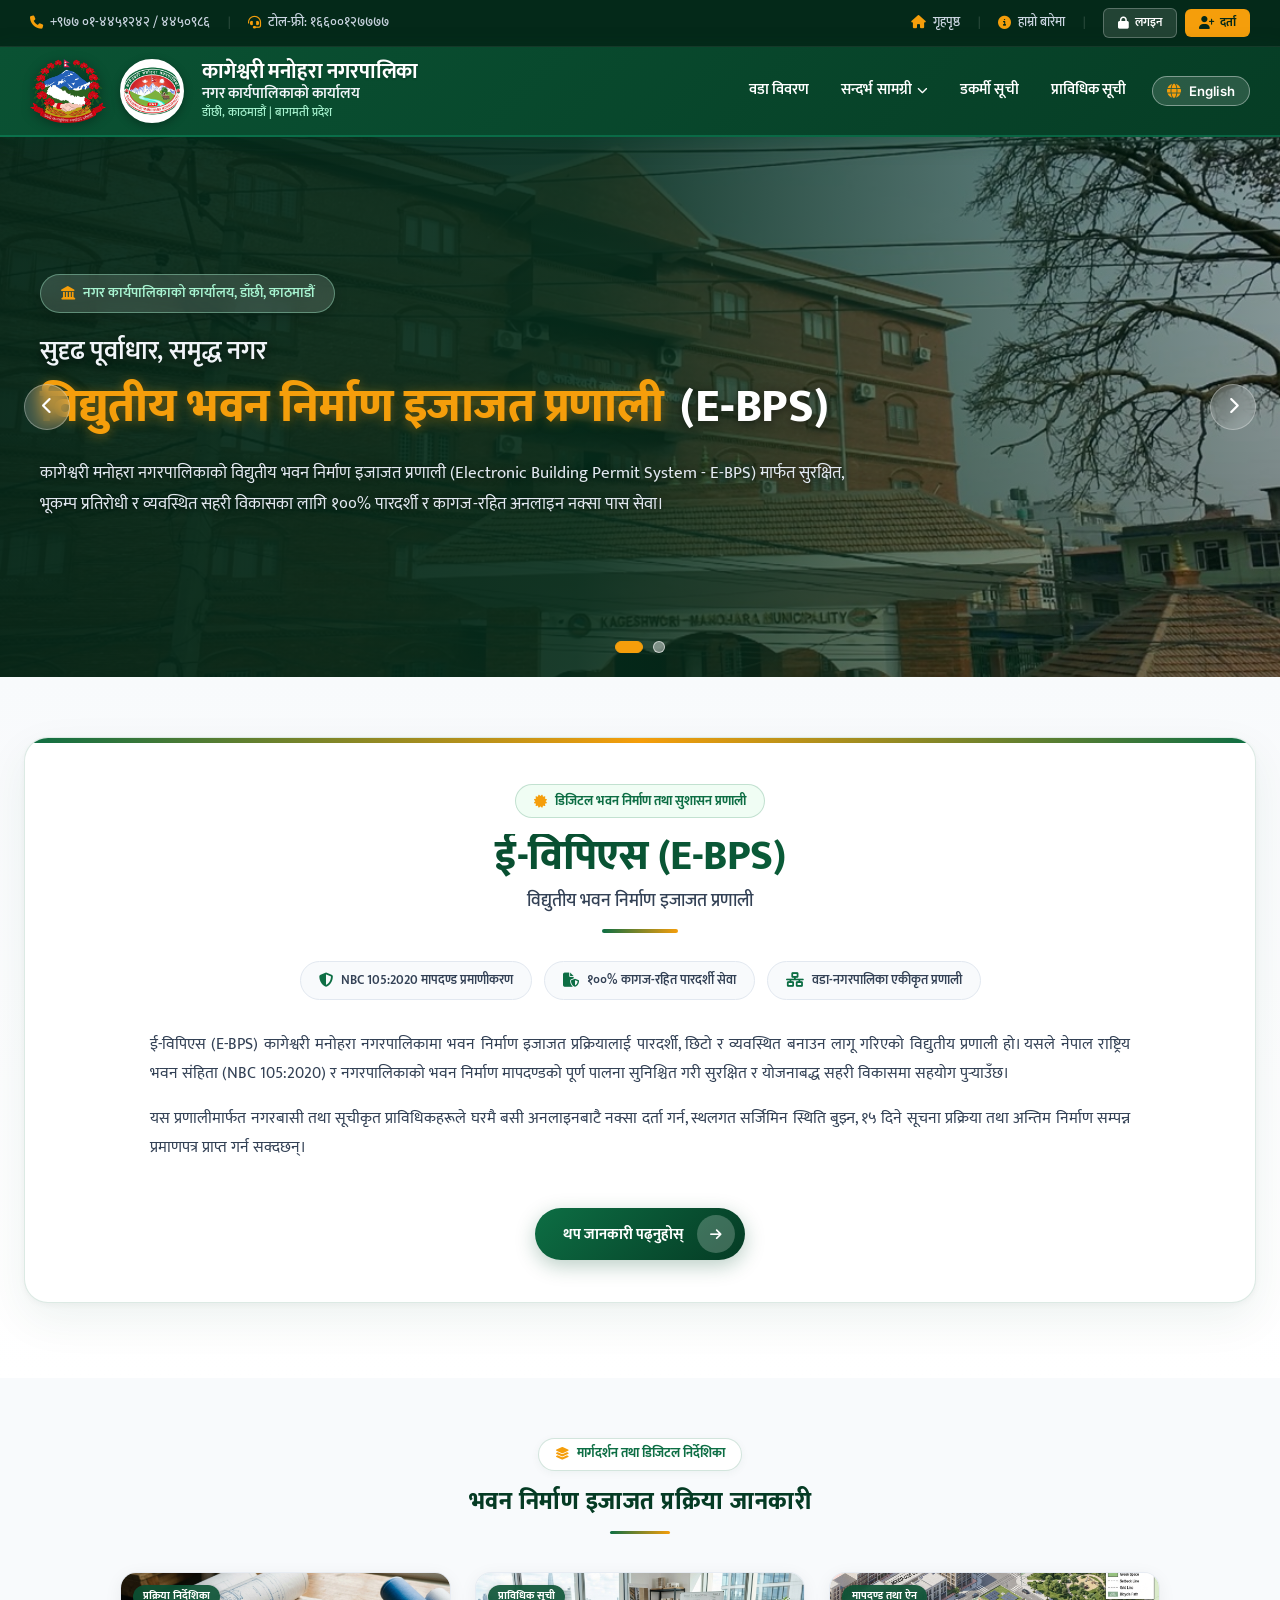
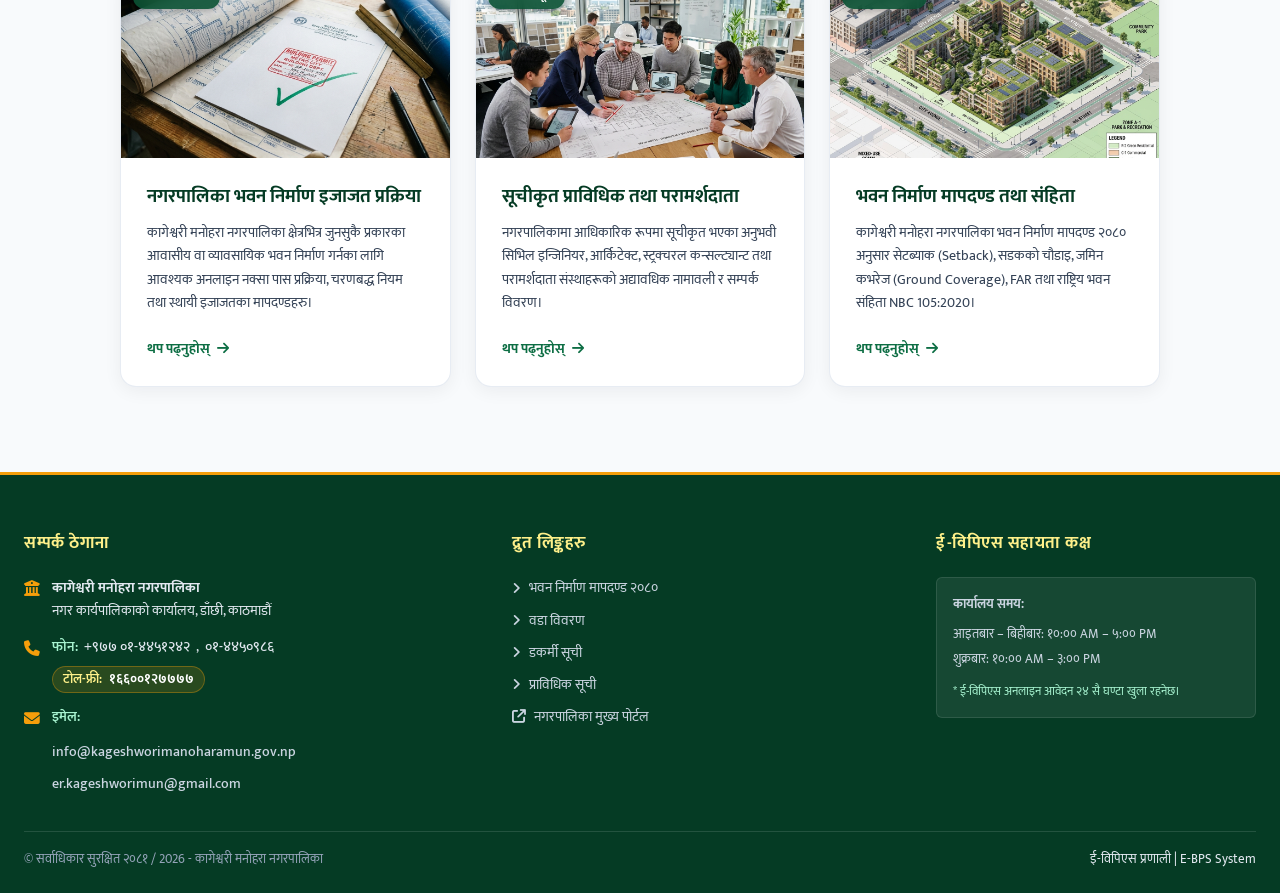
==== index.html @ e178235f "Organize subpages into pages/ directory and extract By-Laws, Process Guide, and Ward Info into dedic" ====
<!DOCTYPE html>
<html lang="ne">
<head>
  <meta charset="UTF-8">
  <meta name="viewport" content="width=device-width, initial-scale=1.0">
  <title>E-BPS | कागेश्वरी मनोहरा नगरपालिका - विद्युतीय भवन निर्माण इजाजत प्रणाली</title>
  <meta name="description" content="कागेश्वरी मनोहरा नगरपालिकाको विद्युतीय भवन निर्माण इजाजत प्रणाली (Electronic Building Permit System - E-BPS)।">
  <link rel="icon" type="image/png" href="images/kageshwori_logo.png">

  <!-- Font Awesome Icons -->
  <link rel="stylesheet" href="https://cdnjs.cloudflare.com/ajax/libs/font-awesome/6.5.1/css/all.min.css" integrity="sha512-DTOQO9RWCH3ppGqcWaEA1BIZOC6xxalwEsw9c2QQeAIftl+Vegovlnee1c9QX4TctnWMn13TZye+giMm8e2LwA==" crossorigin="anonymous" referrerpolicy="no-referrer" />

  <!-- Custom Design System -->
  <link rel="stylesheet" href="css/style.css">
</head>
<body>

  <!-- Scroll Progress Indicator -->
  <div id="scrollProgress"></div>

  <!-- Back to Top Floating Button -->
  <button id="backToTopBtn" aria-label="Scroll to top">
    <i class="fa-solid fa-arrow-up"></i>
  </button>

  <!-- ========================================================
       1. TOP UTILITY BAR (Deep Pine Green)
       ======================================================== -->
  <header class="top-bar">
    <div class="top-bar-container">
      <div class="top-bar-left">
        <a href="tel:014451242" class="top-item">
          <i class="fa-solid fa-phone"></i>
          <span data-i18n="topPhone">+९७७ ०१-४४५१२४२ / ४४५०९८६</span>
        </a>
        <span class="top-divider">|</span>
        <span class="top-item">
          <i class="fa-solid fa-headset"></i>
          <span data-i18n="topTollFree">टोल-फ्री: १६६००१२७७७७</span>
        </span>
      </div>

      <div class="top-bar-right">
        <a href="#home" class="top-item">
          <i class="fa-solid fa-house"></i>
          <span data-i18n="navHome">गृहपृष्ठ</span>
        </a>
        <span class="top-divider">|</span>
        <a href="#about-ebps" class="top-item">
          <i class="fa-solid fa-circle-info"></i>
          <span data-i18n="navAbout">हाम्रो बारेमा</span>
        </a>
        <span class="top-divider">|</span>
        <div class="auth-btn-group">
          <a href="https://ebps.kageshworimanoharamun.gov.np/webui/" class="btn-top-login">
            <i class="fa-solid fa-lock"></i>
            <span data-i18n="navLogin">लगइन</span>
          </a>
          <a href="pages/register-designer.html" class="btn-top-signup">
            <i class="fa-solid fa-user-plus"></i>
            <span data-i18n="navSignUp">दर्ता</span>
          </a>
        </div>
      </div>
    </div>
  </header>

  <!-- ========================================================
       2. MAIN NAVBAR & DUAL LOGO BRANDING
       ======================================================== -->
  <nav class="main-header" id="navbar">
    <div class="header-container">
      <!-- Dual Logos Brand Identity -->
      <a href="#home" class="brand-identity">
        <div class="logos-group">
          <!-- Nepal Government Emblem -->
          <img src="images/nepal_sarkar_logo.png" alt="नेपाल सरकार" class="logo-nepal" title="नेपाल सरकार निशान छाप">
          <!-- Kageshwori Manohara Municipality Emblem -->
          <div class="logo-kageshwori-wrap" title="कागेश्वरी मनोहरा नगरपालिका">
            <img src="images/kageshwori_logo.png" alt="कागेश्वरी मनोहरा नगरपालिका" class="logo-kageshwori">
          </div>
        </div>
        <div class="brand-text">
          <h1 class="gov-title" data-i18n="munTitle">कागेश्वरी मनोहरा नगरपालिका</h1>
          <span class="gov-office" data-i18n="munOffice">नगर कार्यपालिकाको कार्यालय</span>
          <span class="gov-location" data-i18n="munLocation">डाँछी, काठमाडौं | बागमती प्रदेश</span>
        </div>
      </a>

      <!-- Mobile Hamburger Button -->
      <button class="mobile-nav-toggle" id="mobileNavToggle" aria-label="Toggle navigation">
        <i class="fa-solid fa-bars"></i>
      </button>

      <!-- Navigation Menu Items -->
      <div class="navbar-nav" id="navbarCollapse">
        <!-- Ward Details -->
        <a href="pages/ward-info.html" class="nav-link">
          <span data-i18n="navWard">वडा विवरण</span>
        </a>

        <!-- References Dropdown -->
        <div class="nav-dropdown">
          <a href="#references" class="nav-link">
            <span data-i18n="navReferences">सन्दर्भ सामग्री</span>
            <i class="fa-solid fa-chevron-down"></i>
          </a>
          <div class="dropdown-menu">
            <a href="pages/bylaws.html" class="dropdown-item"><i class="fa-solid fa-book"></i> <span data-i18n="bylawsDoc">भवन निर्माण मापदण्ड २०८०</span></a>
            <a href="pages/bylaws.html" class="dropdown-item"><i class="fa-solid fa-building-shield"></i> <span data-i18n="nbcCode">राष्ट्रिय भवन संहिता (NBC 105)</span></a>
            <a href="pages/process-guide.html" class="dropdown-item"><i class="fa-solid fa-file-invoice"></i> <span data-i18n="docChecklist">आवश्यक कागजात चेकलिस्ट</span></a>
            <a href="pages/process-guide.html" class="dropdown-item"><i class="fa-solid fa-hand-holding-dollar"></i> <span data-i18n="feeRates">राजश्व तथा दस्तुर दररेट</span></a>
            <a href="pages/bylaws.html" class="dropdown-item"><i class="fa-solid fa-signature"></i> <span data-i18n="digiSign">डिजिटल हस्ताक्षर निर्देशिका</span></a>
          </div>
        </div>

        <!-- Masons List (Certified Masons) -->
        <a href="pages/mason-list.html" class="nav-link">
          <span data-i18n="navMasons">डकर्मी सूची</span>
        </a>

        <!-- Designer List -->
        <a href="pages/designer-list.html" class="nav-link">
          <span data-i18n="navDesigners">प्राविधिक सूची</span>
        </a>

        <!-- Language Switcher Button -->
        <button type="button" class="nav-lang-btn" id="langToggleBtn" title="भाषा परिवर्तन / Change Language">
          <i class="fa-solid fa-globe"></i>
          <span id="langBtnText">English</span>
        </button>
      </div>
    </div>
  </nav>

  <!-- ========================================================
       3. HERO SECTION (BACKGROUND CAROUSEL & STABLE TEXT)
       ======================================================== -->
  <section class="hero-stable-section hero-bg-carousel-section" id="home">
    <!-- Background Carousel Images (Automatic Crossfade & Full Cover) -->
    <div class="hero-bg-slider" id="heroBgSlider">
      <div class="hero-bg-slide active">
        <img src="images/kageshwori_building.jpg" alt="कागेश्वरी मनोहरा नगरपालिका भवन डाँछी" class="hero-stable-bg">
      </div>
      <div class="hero-bg-slide">
        <img src="images/kageshwori_cultural.jpg" alt="कागेश्वरी धाम, काग तिहार" class="hero-stable-bg">
      </div>
    </div>

    <!-- Gradient Overlay for Contrast and Readability -->
    <div class="hero-stable-overlay"></div>

    <!-- Completely Stable Foreground Content (Text stays the same) -->
    <div class="hero-stable-container">
      <div class="hero-stable-content reveal-on-scroll">
        <div class="hero-stable-pill">
          <i class="fa-solid fa-landmark"></i>
          <span data-i18n="heroPill">नगर कार्यपालिकाको कार्यालय, डाँछी, काठमाडौं</span>
        </div>
        <h2 class="hero-stable-title">
          <span class="hero-motto-tagline" data-i18n="heroMottoMain">सुदृढ पूर्वाधार, समृद्ध नगर</span>
          <span class="hero-title-main">
            <span class="gold-text" data-i18n="heroMottoHighlight">विद्युतीय भवन निर्माण इजाजत प्रणाली</span>
            <span class="hero-abbr" data-i18n="heroMottoAbbr">(E‑BPS)</span>
          </span>
        </h2>
        <p class="hero-stable-desc" data-i18n="heroDesc">
          कागेश्वरी मनोहरा नगरपालिकाको विद्युतीय भवन निर्माण इजाजत प्रणाली (Electronic Building Permit System - E-BPS) मार्फत सुरक्षित, भूकम्प प्रतिरोधी र व्यवस्थित सहरी विकासका लागि १००% पारदर्शी र कागज-रहित अनलाइन नक्सा पास सेवा।
        </p>
      </div>
    </div>

    <!-- Carousel Controls (Arrows & Indicators) -->
    <button class="hero-nav-arrow hero-nav-prev" id="heroPrevBtn" aria-label="अघिल्लो फोटो / Previous Background Image">
      <i class="fa-solid fa-chevron-left"></i>
    </button>
    <button class="hero-nav-arrow hero-nav-next" id="heroNextBtn" aria-label="पछिल्लो फोटो / Next Background Image">
      <i class="fa-solid fa-chevron-right"></i>
    </button>

    <div class="hero-slider-dots" id="heroDotsWrap">
      <div class="slider-dot active" data-slide="0" aria-label="नगरपालिका भवन"></div>
      <div class="slider-dot" data-slide="1" aria-label="कागेश्वरी धाम सांस्कृतिक सम्पदा"></div>
    </div>
  </section>

  <!-- ========================================================
       4. E-BPS ABOUT SECTION (Modern Showcase Card & Animation)
       ======================================================== -->
  <section class="about-ebps-section reveal-on-scroll" id="about-ebps">
    <div class="section-container">
      <div class="about-ebps-card">
        <!-- Modern Pill Badge -->
        <div class="about-pill-badge">
          <i class="fa-solid fa-certificate"></i>
          <span data-i18n="aboutPill">डिजिटल भवन निर्माण तथा सुशासन प्रणाली</span>
        </div>

        <h2 class="ebps-main-heading" data-i18n="ebpsTitle">E-BPS</h2>
        <div class="ebps-sub-heading" data-i18n="ebpsSubtitle">विद्युतीय भवन निर्माण इजाजत प्रणाली</div>
        <div class="ebps-underline"></div>

        <!-- 3 Feature Chips -->
        <div class="about-feature-chips">
          <div class="feature-chip">
            <i class="fa-solid fa-shield-halved"></i>
            <span data-i18n="aboutChip1">NBC 105:2020 मापदण्ड प्रमाणीकरण</span>
          </div>
          <div class="feature-chip">
            <i class="fa-solid fa-file-shield"></i>
            <span data-i18n="aboutChip2">१००% कागज-रहित पारदर्शी सेवा</span>
          </div>
          <div class="feature-chip">
            <i class="fa-solid fa-network-wired"></i>
            <span data-i18n="aboutChip3">वडा-नगरपालिका एकीकृत प्रणाली</span>
          </div>
        </div>

        <div class="ebps-text-content">
          <p data-i18n="ebpsP1">
            ई-विपिएस (E-BPS) कागेश्वरी मनोहरा नगरपालिकामा भवन निर्माण इजाजत प्रक्रियालाई पारदर्शी, छिटो र व्यवस्थित बनाउन लागू गरिएको विद्युतीय प्रणाली हो। यसले नेपाल राष्ट्रिय भवन संहिता (NBC 105:2020) र नगरपालिकाको भवन निर्माण मापदण्डको पूर्ण पालना सुनिश्चित गरी सुरक्षित र योजनाबद्ध सहरी विकासमा सहयोग पुर्‍याउँछ।
          </p>
          <p data-i18n="ebpsP2">
            यस प्रणालीमार्फत नगरबासी तथा सूचीकृत प्राविधिकहरूले घरमै बसी अनलाइनबाटै नक्सा दर्ता गर्न, स्थलगत सर्जिमिन स्थिति बुझ्न, १५ दिने सूचना प्रक्रिया तथा अन्तिम निर्माण सम्पन्न प्रमाणपत्र प्राप्त गर्न सक्दछन्।
          </p>

          <!-- Extra details with smooth accordion -->
          <div class="ebps-extra-wrapper" id="ebpsExtraDetails">
            <div class="ebps-extra-inner">
              <p data-i18n="ebpsP3">
                यो सफ्टवेयर प्रणालीले भौतिक कागजातको झन्झट हटाउँदै आर्किटेक्चरल, स्ट्रक्चरल ड्रइङ तथा कित्ता नम्बर र जिओ-कोअर्डिनेटको डिजिटल रेकर्ड सुरक्षित राख्दछ। सूचीकृत इन्जिनियर, नगरपालिकाका प्राविधिक अधिकृत तथा वडा सचिवहरू एउटै सुरक्षित प्लेटफर्ममा जोडिएका छन्।
              </p>
              <p data-i18n="ebpsP4">
                कागेश्वरी मनोहरा नगरपालिकाका वडा नं. १ देखि ९ सम्मका सम्पूर्ण वडा कार्यालयहरू सिधै नगर कार्यपालिकाको ई-विपिएस केन्द्रिय सर्भरसँग जोडिएका छन्, जसले गर्दा सेवाग्राहीले आफ्नै वडाबाट सहजै सर्जिमिन तथा स्थलगत प्रतिवेदन प्रमाणीकरण गर्न सक्दछन्।
              </p>
            </div>
          </div>
        </div>

        <!-- Modern Rounded Button with Slide/Pulse Animation -->
        <button class="btn-read-more-modern" id="btnReadMoreEbps" aria-expanded="false" title="थप विवरण पढ्नुहोस्">
          <span class="btn-text" data-i18n="btnReadMore">थप जानकारी पढ्नुहोस्</span>
          <span class="btn-icon-bubble">
            <i class="fa-solid fa-arrow-right"></i>
          </span>
        </button>
      </div>
    </div>
  </section>

  <!-- ========================================================
       5. BUILDING PERMIT PROCESS INFORMATION (CENTERED & COMPACT)
       ======================================================== -->
  <section class="process-info-section reveal-on-scroll" id="process-info">
    <div class="process-container">
      <div class="process-header-center">
        <div class="process-pill-badge">
          <i class="fa-solid fa-layer-group"></i>
          <span data-i18n="processPill">मार्गदर्शन तथा डिजिटल निर्देशिका</span>
        </div>
        <h3 class="section-headline-center">
          <span data-i18n="sectionProcessTitle">भवन निर्माण इजाजत प्रक्रिया जानकारी</span>
        </h3>
        <div class="process-underline"></div>
      </div>

      <div class="cards-grid">
        <!-- Card 1: Municipal Building Permit Process -->
        <article class="info-card">
          <div class="card-img-wrap">
            <span class="card-badge">प्रक्रिया निर्देशिका</span>
            <img src="images/permit_process.jpg" alt="Municipal Building Permit Process" class="card-img">
          </div>
          <div class="card-body">
            <h4 class="card-title" data-i18n="card1Title">नगरपालिका भवन निर्माण इजाजत प्रक्रिया</h4>
            <p class="card-text" data-i18n="card1Desc">
              कागेश्वरी मनोहरा नगरपालिका क्षेत्रभित्र जुनसुकै प्रकारका आवासीय वा व्यावसायिक भवन निर्माण गर्नका लागि आवश्यक अनलाइन नक्सा पास प्रक्रिया, चरणबद्ध नियम तथा स्थायी इजाजतका मापदण्डहरु।
            </p>
            <a href="pages/process-guide.html" class="card-action-link">
              <span data-i18n="card1Link">थप पढ्नुहोस्</span>
              <i class="fa-solid fa-arrow-right"></i>
            </a>
          </div>
        </article>

        <!-- Card 2: Registered Designers -->
        <article class="info-card">
          <div class="card-img-wrap">
            <span class="card-badge">प्राविधिक सूची</span>
            <img src="images/registered_designers.jpg" alt="Registered Designers" class="card-img">
          </div>
          <div class="card-body">
            <h4 class="card-title" data-i18n="card2Title">सूचीकृत प्राविधिक तथा परामर्शदाता</h4>
            <p class="card-text" data-i18n="card2Desc">
              नगरपालिकामा आधिकारिक रूपमा सूचीकृत भएका अनुभवी सिभिल इन्जिनियर, आर्किटेक्ट, स्ट्रक्चरल कन्सल्ट्यान्ट तथा परामर्शदाता संस्थाहरूको अद्यावधिक नामावली र सम्पर्क विवरण।
            </p>
            <a href="pages/designer-list.html" class="card-action-link">
              <span data-i18n="card2Link">थप पढ्नुहोस्</span>
              <i class="fa-solid fa-arrow-right"></i>
            </a>
          </div>
        </article>

        <!-- Card 3: Building By-Laws -->
        <article class="info-card">
          <div class="card-img-wrap">
            <span class="card-badge">मापदण्ड तथा ऐन</span>
            <img src="images/building_bylaws.jpg" alt="Building By-Laws" class="card-img">
          </div>
          <div class="card-body">
            <h4 class="card-title" data-i18n="card3Title">भवन निर्माण मापदण्ड तथा संहिता</h4>
            <p class="card-text" data-i18n="card3Desc">
              कागेश्वरी मनोहरा नगरपालिका भवन निर्माण मापदण्ड २०८० अनुसार सेटब्याक (Setback), सडकको चौडाइ, जमिन कभरेज (Ground Coverage), FAR तथा राष्ट्रिय भवन संहिता NBC 105:2020।
            </p>
            <a href="pages/bylaws.html" class="card-action-link">
              <span data-i18n="card3Link">थप पढ्नुहोस्</span>
              <i class="fa-solid fa-arrow-right"></i>
            </a>
          </div>
        </article>
      </div>
    </div>
  </section>

  <!-- ========================================================
       11. FOOTER SECTION
       ======================================================== -->
  <footer class="main-footer">
    <div class="footer-container">
      <!-- Col 1: Contact Information -->
      <div class="footer-col">
        <h4 class="footer-col-title" data-i18n="footerContactTitle">सम्पर्क ठेगाना</h4>
        <div class="footer-contact-list">
          <div class="footer-contact-item">
            <i class="fa-solid fa-building-columns"></i>
            <div>
              <strong>कागेश्वरी मनोहरा नगरपालिका</strong><br>
              <span data-i18n="footerAddress">नगर कार्यपालिकाको कार्यालय, डाँछी, काठमाडौं</span>
            </div>
          </div>
          <div class="footer-contact-item">
            <i class="fa-solid fa-phone"></i>
            <div class="footer-contact-details">
              <div class="contact-line">
                <span class="contact-label" data-i18n="footerPhoneLabel">फोन:</span>
                <a href="tel:014451242" class="footer-contact-link">+९७७ ०१-४४५१२४२</a>, 
                <a href="tel:014450986" class="footer-contact-link">०१-४४५०९८६</a>
              </div>
              <div class="footer-tollfree">
                <span class="tollfree-badge" data-i18n="footerTollFreeLabel">टोल-फ्री:</span>
                <a href="tel:16600127777" class="footer-contact-link tollfree-link">१६६००१२७७७७</a>
              </div>
            </div>
          </div>
          <div class="footer-contact-item">
            <i class="fa-solid fa-envelope"></i>
            <div class="footer-contact-details">
              <span class="contact-label" data-i18n="footerEmailLabel">इमेल:</span>
              <div class="footer-email-list">
                <a href="mailto:info@kageshworimanoharamun.gov.np" class="footer-contact-link email-link">info@kageshworimanoharamun.gov.np</a>
                <a href="mailto:er.kageshworimun@gmail.com" class="footer-contact-link email-link">er.kageshworimun@gmail.com</a>
              </div>
            </div>
          </div>
        </div>
      </div>

      <!-- Col 2: Quick Links -->
      <div class="footer-col">
        <h4 class="footer-col-title" data-i18n="footerLinksTitle">द्रुत लिङ्कहरु</h4>
        <ul class="footer-links-list">
          <li><a href="pages/bylaws.html"><i class="fa-solid fa-angle-right"></i> <span data-i18n="bylawsDoc">भवन निर्माण मापदण्ड २०८०</span></a></li>
          <li><a href="pages/ward-info.html"><i class="fa-solid fa-angle-right"></i> <span data-i18n="navWard">वडा विवरण</span></a></li>
          <li><a href="pages/mason-list.html"><i class="fa-solid fa-angle-right"></i> <span data-i18n="navMasons">डकर्मी सूची</span></a></li>
          <li><a href="pages/designer-list.html"><i class="fa-solid fa-angle-right"></i> <span data-i18n="navDesigners">प्राविधिक सूची</span></a></li>
          <li><a href="https://kageshworimanoharamun.gov.np" target="_blank"><i class="fa-solid fa-arrow-up-right-from-square"></i> नगरपालिका मुख्य पोर्टल</a></li>
        </ul>
      </div>

      <!-- Col 3: Support Hours & Emergency -->
      <div class="footer-col">
        <h4 class="footer-col-title" data-i18n="footerHelpdeskTitle">ई-विपिएस सहायता कक्ष</h4>
        <div class="footer-hours-box">
          <p style="margin-bottom: 8px;"><strong data-i18n="footerHoursTitle">कार्यालय समय:</strong></p>
          <p style="margin-bottom: 4px;" data-i18n="footerHours1">आइतबार – बिहीबार: १०:०० AM – ५:०० PM</p>
          <p style="margin-bottom: 12px;" data-i18n="footerHours2">शुक्रबार: १०:०० AM – ३:०० PM</p>
          <p style="font-size: 0.82rem; color: #a7f3d0;">
            * ई-विपिएस अनलाइन आवेदन २४ सै घण्टा खुला रहनेछ।
          </p>
        </div>
      </div>
    </div>

    <!-- Footer Copyright Bottom Strip -->
    <div class="footer-bottom">
      <div data-i18n="footerCopyright">
        © सर्वाधिकार सुरक्षित २०८१ / 2026 - कागेश्वरी मनोहरा नगरपालिका
      </div>
      <div class="footer-dev-credit">
        ई-विपिएस प्रणाली | E-BPS System
      </div>
    </div>
  </footer>

  <!-- Main JavaScript File -->
  <script src="js/main.js"></script>
</body>
</html>
---- css/style.css ----
/* ========================================================
   E-BPS Kageshwori Manohara Municipality Stylesheet
   Color Palette: Official Municipality Green & Crimson Red
   Modern Hero Slider & Quick Services Strip
   ======================================================== */

@import url('https://fonts.googleapis.com/css2?family=Mukta:wght@400;500;600;700;800&family=Inter:wght@400;500;600;700&display=swap');

:root {
  /* Kageshwori Manohara Municipality Color Palette */
  --primary-green: #0a5233;       /* Deep Forest Pine Green from Logo Ring */
  --primary-emerald: #0d6e44;     /* Vibrant Emerald Green */
  --primary-light: #10b981;       /* Light Emerald */
  --primary-dark: #053b24;        /* Deep Night Pine */
  --primary-gradient: linear-gradient(135deg, #0a5233 0%, #063d25 100%);
  
  --accent-crimson: #c8102e;      /* Nepal National Crimson Red */
  --accent-crimson-light: #ef4444;
  --accent-gold: #f59e0b;         /* Sun Gold from Logo */
  --accent-amber: #d97706;
  --accent-sky: #0284c7;          /* River Blue from Logo */
  
  --topbar-bg: #042919;
  --text-dark: #0f172a;
  --text-medium: #334155;
  --text-light: #64748b;
  --text-white: #ffffff;
  
  --bg-main: #f8fafc;
  --bg-card: #ffffff;
  --bg-green-soft: #f0fdf4;
  --bg-green-tint: #ecfdf5;
  --border-color: #e2e8f0;
  --border-green: #a7f3d0;
  
  --shadow-sm: 0 1px 3px rgba(0, 0, 0, 0.06);
  --shadow-md: 0 4px 15px rgba(10, 82, 51, 0.08);
  --shadow-lg: 0 12px 30px -6px rgba(10, 82, 51, 0.16);
  --shadow-hover: 0 18px 38px rgba(10, 82, 51, 0.22);
  --shadow-glow: 0 0 25px rgba(16, 185, 129, 0.25);
  
  --radius-sm: 6px;
  --radius-md: 12px;
  --radius-lg: 20px;
  --radius-full: 9999px;
  
  --transition: all 0.28s cubic-bezier(0.4, 0, 0.2, 1);
  --font-ne: 'Mukta', -apple-system, BlinkMacSystemFont, 'Segoe UI', Roboto, sans-serif;
  --font-en: 'Inter', -apple-system, BlinkMacSystemFont, 'Segoe UI', Roboto, sans-serif;
  --font-base: var(--font-ne);
}

* {
  margin: 0;
  padding: 0;
  box-sizing: border-box;
}

html {
  scroll-behavior: smooth;
  font-size: 15px;
}

body,
body.lang-ne {
  font-family: var(--font-ne);
  color: var(--text-dark);
  background-color: var(--bg-main);
  line-height: 1.6;
  overflow-x: hidden;
  -webkit-font-smoothing: antialiased;
  -moz-osx-font-smoothing: grayscale;
}

body.lang-en {
  font-family: var(--font-en);
}

/* Prevent layout reflow stutter / volume jumps during language toggle */
body.lang-switching,
body.lang-switching * {
  transition: none !important;
}

a {
  text-decoration: none;
  color: inherit;
  transition: var(--transition);
}

ul {
  list-style: none;
}

button {
  cursor: pointer;
  border: none;
  font-family: inherit;
  transition: var(--transition);
}

/* ========================================================
   SCROLL PROGRESS BAR
   ======================================================== */
#scrollProgress {
  position: fixed;
  top: 0;
  left: 0;
  height: 3.5px;
  background: linear-gradient(90deg, var(--accent-gold), var(--primary-light), var(--accent-crimson));
  width: 0%;
  z-index: 9999;
  transition: width 0.1s ease-out;
}

/* ========================================================
   1. TOP UTILITY BAR
   ======================================================== */
.top-bar {
  background-color: var(--topbar-bg);
  color: #e2e8f0;
  font-size: 0.85rem;
  border-bottom: 1px solid rgba(255, 255, 255, 0.08);
  position: relative;
  z-index: 100;
}

.top-bar-container {
  max-width: 1440px;
  margin: 0 auto;
  padding: 8px 30px;
  display: flex;
  justify-content: space-between;
  align-items: center;
  flex-wrap: wrap;
  gap: 12px;
}

.top-bar-left, .top-bar-right {
  display: flex;
  align-items: center;
  gap: 18px;
}

.top-item {
  display: inline-flex;
  align-items: center;
  gap: 7px;
  color: #cbd5e1;
  font-weight: 500;
}

.top-item i {
  color: var(--accent-gold);
  font-size: 0.88rem;
}

.top-item:hover {
  color: #ffffff;
}

.top-divider {
  color: rgba(255, 255, 255, 0.2);
  font-size: 0.75rem;
}

.auth-btn-group {
  display: flex;
  align-items: center;
  gap: 8px;
}

.btn-top-login {
  background: rgba(255, 255, 255, 0.12);
  color: #ffffff;
  padding: 4px 14px;
  border-radius: var(--radius-sm);
  font-size: 0.82rem;
  font-weight: 600;
  display: inline-flex;
  align-items: center;
  gap: 6px;
  border: 1px solid rgba(255, 255, 255, 0.25);
  transition: var(--transition);
}

.btn-top-login:hover {
  background: #ffffff;
  color: var(--primary-dark);
}

.btn-top-signup {
  background: var(--accent-gold);
  color: #042919;
  padding: 4px 14px;
  border-radius: var(--radius-sm);
  font-size: 0.82rem;
  font-weight: 700;
  display: inline-flex;
  align-items: center;
  gap: 6px;
  transition: var(--transition);
}

.btn-top-signup:hover {
  background: #fbbf24;
  transform: translateY(-1px);
  box-shadow: 0 4px 10px rgba(245, 158, 11, 0.3);
}

/* ========================================================
   2. MAIN NAVBAR & DUAL LOGOS
   ======================================================== */
.main-header {
  background: var(--primary-gradient);
  color: #ffffff;
  box-shadow: 0 4px 20px rgba(5, 59, 36, 0.35);
  position: sticky;
  top: 0;
  z-index: 999;
  transition: background 0.3s ease, padding 0.3s ease;
  border-bottom: 2px solid rgba(16, 185, 129, 0.3);
}

.main-header.scrolled {
  background: rgba(8, 56, 34, 0.96);
  backdrop-filter: blur(10px);
  box-shadow: 0 8px 24px rgba(4, 41, 25, 0.45);
}

.header-container {
  max-width: 1440px;
  margin: 0 auto;
  padding: 12px 30px;
  display: flex;
  justify-content: space-between;
  align-items: center;
  gap: 25px;
}

/* Dual Logo Branding */
.brand-identity {
  display: flex;
  align-items: center;
  gap: 18px;
  flex-shrink: 0;
}

.logos-group {
  display: flex;
  align-items: center;
  gap: 14px;
}

.logo-nepal {
  height: 64px;
  width: auto;
  object-fit: contain;
  filter: drop-shadow(0 2px 6px rgba(0, 0, 0, 0.35));
  transition: transform 0.3s ease;
}

.logo-nepal:hover {
  transform: scale(1.05);
}

.logo-kageshwori-wrap {
  width: 64px;
  height: 64px;
  border-radius: 50%;
  background: #ffffff;
  box-shadow: 0 3px 10px rgba(0, 0, 0, 0.3);
  display: flex;
  align-items: center;
  justify-content: center;
  padding: 2px;
  overflow: hidden;
  border: 2px solid #ffffff;
  transition: transform 0.3s ease, box-shadow 0.3s ease;
}

.logo-kageshwori-wrap:hover {
  transform: scale(1.05);
  box-shadow: 0 4px 14px rgba(16, 185, 129, 0.5);
}

.logo-kageshwori {
  width: 100%;
  height: 100%;
  object-fit: cover;
  border-radius: 50%;
}

.brand-text {
  display: flex;
  flex-direction: column;
  min-width: 250px;
}

.gov-title {
  font-family: var(--font-ne);
  font-size: 1.42rem;
  font-weight: 700;
  color: #ffffff;
  line-height: 1.22;
  letter-spacing: -0.2px;
  text-shadow: 0 1px 2px rgba(0, 0, 0, 0.25);
}

body.lang-en .gov-title {
  font-family: var(--font-en);
  font-size: 1.26rem;
  font-weight: 700;
  letter-spacing: -0.3px;
}

.gov-office {
  font-family: var(--font-ne);
  font-size: 0.98rem;
  font-weight: 600;
  color: #f1f5f9;
  line-height: 1.25;
}

body.lang-en .gov-office {
  font-family: var(--font-en);
  font-size: 0.9rem;
  font-weight: 500;
  color: #f1f5f9;
}

.gov-location {
  font-family: var(--font-ne);
  font-size: 0.8rem;
  color: #a7f3d0;
  font-weight: 500;
}

body.lang-en .gov-location {
  font-family: var(--font-en);
  font-size: 0.78rem;
  font-weight: 500;
  color: #a7f3d0;
}

/* Nav Menu Items */
.navbar-nav {
  display: flex;
  align-items: center;
  gap: 8px;
}

.nav-link {
  color: #ffffff;
  padding: 7px 12px;
  border-radius: var(--radius-sm);
  display: flex;
  align-items: center;
  gap: 5px;
  white-space: nowrap;
  position: relative;
  transition: var(--transition);
  line-height: 1.25;
}

/* Nepali Typography for Nav */
body:not(.lang-en) .nav-link,
body.lang-ne .nav-link {
  font-family: var(--font-ne);
  font-size: 0.98rem;
  font-weight: 600;
  letter-spacing: 0.1px;
}

body:not(.lang-en) .dropdown-menu .dropdown-item,
body.lang-ne .dropdown-menu .dropdown-item {
  font-family: var(--font-ne);
  font-size: 0.94rem;
  font-weight: 500;
}

/* English Typography for Nav */
body.lang-en .nav-link {
  font-family: var(--font-en);
  font-size: 0.93rem;
  font-weight: 500;
  letter-spacing: 0px;
}

body.lang-en .dropdown-menu .dropdown-item {
  font-family: var(--font-en);
  font-size: 0.88rem;
  font-weight: 500;
}

/* Active Nav Link (Consistent across Masons List & Designer List) */
.nav-link.active {
  color: #34d399 !important;
}

body:not(.lang-en) .nav-link.active,
body.lang-ne .nav-link.active {
  font-weight: 700;
}

body.lang-en .nav-link.active {
  font-weight: 600;
}

.nav-link.active::after {
  content: '';
  position: absolute;
  bottom: 2px;
  left: 50%;
  width: 75% !important;
  height: 2.5px;
  background: #34d399;
  transform: translateX(-50%);
  border-radius: 2px;
}

.nav-link::after {
  content: '';
  position: absolute;
  bottom: 2px;
  left: 50%;
  width: 0%;
  height: 2px;
  background: var(--accent-gold);
  transition: all 0.25s ease;
  transform: translateX(-50%);
}

.nav-link:hover {
  background: rgba(255, 255, 255, 0.12);
  color: #ffffff;
}

.nav-link:hover::after {
  width: 75%;
}

.nav-link i.fa-chevron-down {
  font-size: 0.72rem;
  transition: transform 0.2s ease;
}

/* Dropdown */
.nav-dropdown {
  position: relative;
}

.nav-dropdown:hover .nav-link i.fa-chevron-down {
  transform: rotate(180deg);
}

.dropdown-menu {
  position: absolute;
  top: 100%;
  left: 0;
  background: #ffffff;
  color: var(--text-dark);
  min-width: 245px;
  border-radius: var(--radius-md);
  box-shadow: 0 14px 35px rgba(0, 0, 0, 0.18);
  padding: 8px 0;
  opacity: 0;
  visibility: hidden;
  transform: translateY(10px);
  transition: all 0.22s ease;
  z-index: 101;
  border: 1px solid var(--border-color);
  border-top: 3px solid var(--primary-emerald);
}

.nav-dropdown:hover .dropdown-menu {
  opacity: 1;
  visibility: visible;
  transform: translateY(4px);
}

.dropdown-item {
  display: flex;
  align-items: center;
  gap: 10px;
  padding: 10px 18px;
  font-size: 0.9rem;
  color: var(--text-dark);
  font-weight: 500;
  transition: var(--transition);
}

.dropdown-item i {
  color: var(--primary-emerald);
  width: 16px;
  font-size: 0.88rem;
}

.dropdown-item:hover {
  background: var(--bg-green-tint);
  color: var(--primary-emerald);
  padding-left: 22px;
}

/* Language Switcher Button in Navbar */
.nav-lang-btn {
  background: rgba(255, 255, 255, 0.14);
  border: 1.5px solid rgba(255, 255, 255, 0.4);
  color: #ffffff;
  padding: 6px 14px;
  border-radius: var(--radius-full);
  display: inline-flex;
  align-items: center;
  gap: 7px;
  margin-left: 6px;
  cursor: pointer;
  transition: var(--transition);
}

body:not(.lang-en) .nav-lang-btn,
body.lang-ne .nav-lang-btn {
  font-family: var(--font-en);
  font-size: 0.88rem;
  font-weight: 600;
  letter-spacing: 0.2px;
}

body.lang-en .nav-lang-btn {
  font-family: var(--font-ne);
  font-size: 0.98rem;
  font-weight: 700;
  letter-spacing: 0.3px;
}

.nav-lang-btn:hover {
  background: #ffffff;
  color: var(--primary-dark);
  border-color: #ffffff;
  transform: translateY(-1px);
  box-shadow: 0 4px 12px rgba(255, 255, 255, 0.3);
}

.nav-lang-btn i {
  color: var(--accent-gold);
  font-size: 0.95rem;
}

/* Mobile Toggle */
.mobile-nav-toggle {
  display: none;
  background: rgba(255, 255, 255, 0.18);
  color: #ffffff;
  font-size: 1.4rem;
  padding: 8px 14px;
  border-radius: var(--radius-sm);
}

/* ========================================================
   3. STABLE HERO SECTION (REAL MUNICIPAL BUILDING & E-BPS MOTTO)
   ======================================================== */
.hero-stable-section {
  position: relative;
  width: 100%;
  min-height: 540px;
  background: #042919;
  overflow: hidden;
  display: flex;
  align-items: center;
}

/* Background Carousel Slides (Full cover, smooth crossfade) */
.hero-bg-slider {
  position: absolute;
  top: 0;
  left: 0;
  width: 100%;
  height: 100%;
  z-index: 1;
}

.hero-bg-slide {
  position: absolute;
  top: 0;
  left: 0;
  width: 100%;
  height: 100%;
  opacity: 0;
  z-index: 1;
  transform: scale(1.05);
  transition: opacity 1.2s ease-in-out, transform 6s ease-out;
  pointer-events: none;
}

.hero-bg-slide.active {
  opacity: 1;
  z-index: 2;
  transform: scale(1);
  pointer-events: auto;
}

.hero-stable-bg {
  position: absolute;
  top: 0;
  left: 0;
  width: 100%;
  height: 100%;
  object-fit: cover;
  object-position: center 35%;
  filter: contrast(1.05) brightness(0.9);
}

/* Asymmetric Dark Green Gradient Overlay on Left Side */
.hero-stable-overlay {
  position: absolute;
  top: 0;
  left: 0;
  width: 100%;
  height: 100%;
  background: linear-gradient(
    90deg,
    rgba(4, 38, 24, 0.95) 0%,
    rgba(5, 45, 28, 0.90) 45%,
    rgba(6, 50, 31, 0.55) 75%,
    rgba(6, 50, 31, 0.25) 100%
  );
  z-index: 3;
  pointer-events: none;
}

.hero-stable-container {
  max-width: 1440px;
  margin: 0 auto;
  padding: 85px 40px 105px;
  position: relative;
  z-index: 4;
  width: 100%;
}

.hero-stable-content {
  max-width: 980px;
  color: #ffffff;
}

.hero-stable-pill {
  display: inline-flex;
  align-items: center;
  gap: 8px;
  background: rgba(255, 255, 255, 0.14);
  backdrop-filter: blur(8px);
  border: 1px solid rgba(167, 243, 208, 0.4);
  padding: 8px 20px;
  border-radius: var(--radius-full);
  font-size: 0.90rem;
  font-weight: 600;
  color: #a7f3d0;
  margin-bottom: 22px;
  box-shadow: 0 4px 14px rgba(0, 0, 0, 0.2);
}

.hero-stable-pill i {
  color: var(--accent-gold);
}

.hero-stable-title {
  display: flex;
  flex-direction: column;
  gap: 10px;
  margin-bottom: 22px;
  letter-spacing: -0.3px;
}

.hero-motto-tagline {
  font-size: clamp(1.3rem, 2.3vw, 1.7rem);
  font-weight: 600;
  color: #f1f5f9;
  line-height: 1.32;
  letter-spacing: -0.2px;
  text-shadow: 0 2px 10px rgba(0, 0, 0, 0.6);
}

.hero-title-main {
  font-size: clamp(2.1rem, 3.8vw, 3.15rem);
  font-weight: 800;
  line-height: 1.2;
  letter-spacing: -0.4px;
  text-shadow: 0 3px 14px rgba(0, 0, 0, 0.7);
}

.hero-abbr {
  white-space: nowrap;
  display: inline-block;
  font-weight: 800;
  color: #ffffff;
  margin-left: 6px;
  text-shadow: 0 2px 10px rgba(0, 0, 0, 0.5);
}

.gold-text {
  color: var(--accent-gold);
  text-shadow: 0 2px 12px rgba(245, 158, 11, 0.4);
}

.hero-stable-desc {
  font-size: 1.14rem;
  color: #e2e8f0;
  line-height: 1.82;
  margin-bottom: 0;
  max-width: 820px;
  text-shadow: 0 1px 6px rgba(0, 0, 0, 0.55);
}

/* Background Carousel Arrow Controls */
.hero-nav-arrow {
  position: absolute;
  top: 50%;
  transform: translateY(-50%);
  width: 46px;
  height: 46px;
  border-radius: 50%;
  background: rgba(255, 255, 255, 0.18);
  backdrop-filter: blur(8px);
  color: #ffffff;
  display: flex;
  align-items: center;
  justify-content: center;
  font-size: 1.15rem;
  z-index: 6;
  border: 1px solid rgba(255, 255, 255, 0.3);
  cursor: pointer;
  transition: var(--transition);
}

.hero-nav-arrow:hover {
  background: #ffffff;
  color: var(--primary-dark);
  box-shadow: 0 4px 15px rgba(0, 0, 0, 0.35);
  transform: translateY(-50%) scale(1.08);
}

.hero-nav-prev {
  left: 24px;
}

.hero-nav-next {
  right: 24px;
}

/* Background Carousel Pagination Dots */
.hero-slider-dots {
  position: absolute;
  bottom: 24px;
  left: 50%;
  transform: translateX(-50%);
  display: flex;
  gap: 10px;
  z-index: 6;
}

.slider-dot {
  width: 12px;
  height: 12px;
  border-radius: 50%;
  background: rgba(255, 255, 255, 0.4);
  border: 1.5px solid rgba(255, 255, 255, 0.6);
  cursor: pointer;
  transition: var(--transition);
}

.slider-dot.active {
  background: var(--accent-gold);
  border-color: var(--accent-gold);
  width: 28px;
  border-radius: 8px;
}

/* ========================================================
   4. E-BPS ABOUT SECTION (Modern Showcase Card & Animation)
   ======================================================== */
.about-ebps-section {
  padding: 60px 24px 75px;
  background: linear-gradient(180deg, #f8fafc 0%, #ffffff 100%);
  position: relative;
}

.about-ebps-card {
  background: #ffffff;
  border-radius: 24px;
  border: 1px solid rgba(13, 110, 68, 0.14);
  box-shadow: 0 16px 45px rgba(10, 82, 51, 0.07), 0 2px 6px rgba(0, 0, 0, 0.04);
  padding: 46px 48px 42px;
  text-align: center;
  position: relative;
  overflow: hidden;
  transition: all 0.3s ease;
}

.about-ebps-card:hover {
  box-shadow: 0 22px 55px rgba(10, 82, 51, 0.11);
  border-color: rgba(13, 110, 68, 0.25);
}

.about-ebps-card::before {
  content: '';
  position: absolute;
  top: 0;
  left: 0;
  width: 100%;
  height: 5px;
  background: linear-gradient(90deg, var(--primary-emerald), var(--accent-gold), var(--primary-emerald));
}

.about-pill-badge {
  display: inline-flex;
  align-items: center;
  gap: 8px;
  background: var(--bg-green-soft);
  color: var(--primary-emerald);
  padding: 6px 18px;
  border-radius: var(--radius-full);
  font-size: 0.86rem;
  font-weight: 700;
  margin-bottom: 16px;
  border: 1px solid rgba(13, 110, 68, 0.2);
}

.about-pill-badge i {
  color: var(--accent-gold);
}

.ebps-main-heading {
  font-size: 2.8rem;
  font-weight: 800;
  background: linear-gradient(135deg, var(--primary-dark) 0%, var(--primary-emerald) 100%);
  -webkit-background-clip: text;
  -webkit-text-fill-color: transparent;
  letter-spacing: -0.5px;
  margin-bottom: 6px;
  line-height: 1.1;
}

.ebps-sub-heading {
  font-size: 1.18rem;
  color: var(--text-medium);
  font-weight: 500;
  margin-bottom: 14px;
}

.ebps-underline {
  width: 76px;
  height: 4px;
  background: linear-gradient(90deg, var(--primary-emerald), var(--accent-gold));
  margin: 0 auto 28px;
  border-radius: 4px;
}

/* 3 Modern Feature Chips */
.about-feature-chips {
  display: flex;
  justify-content: center;
  flex-wrap: wrap;
  gap: 12px;
  margin-bottom: 30px;
}

.feature-chip {
  display: inline-flex;
  align-items: center;
  gap: 8px;
  background: #f8fafc;
  border: 1px solid #e2e8f0;
  padding: 8px 18px;
  border-radius: var(--radius-full);
  font-size: 0.88rem;
  font-weight: 600;
  color: #334155;
  transition: var(--transition);
}

.feature-chip:hover {
  background: var(--bg-green-soft);
  border-color: var(--border-green);
  color: var(--primary-emerald);
  transform: translateY(-2px);
}

.feature-chip i {
  color: var(--primary-emerald);
  font-size: 0.95rem;
}

/* Text Content & Accordion Details */
.ebps-text-content {
  max-width: 980px;
  margin: 0 auto 30px;
  color: #334155;
  font-size: 1.05rem;
  line-height: 1.85;
  text-align: justify;
}

.ebps-text-content p {
  margin-bottom: 16px;
}

.ebps-extra-wrapper {
  max-height: 0;
  opacity: 0;
  overflow: hidden;
  transition: max-height 0.45s cubic-bezier(0.4, 0, 0.2, 1), opacity 0.4s ease;
}

.ebps-extra-wrapper.expanded {
  max-height: 500px;
  opacity: 1;
}

.ebps-extra-inner {
  padding-top: 18px;
  margin-top: 18px;
  border-top: 1px dashed #cbd5e1;
  color: #475569;
}

/* Modern Rounded Animated Button */
.btn-read-more-modern {
  background: linear-gradient(135deg, var(--primary-emerald) 0%, var(--primary-dark) 100%);
  color: #ffffff;
  border: none;
  border-radius: var(--radius-full);
  padding: 7px 10px 7px 28px;
  font-size: 0.98rem;
  font-weight: 700;
  display: inline-flex;
  align-items: center;
  gap: 14px;
  cursor: pointer;
  box-shadow: 0 6px 20px rgba(10, 82, 51, 0.28);
  transition: all 0.3s cubic-bezier(0.4, 0, 0.2, 1);
  position: relative;
  overflow: hidden;
}

.btn-read-more-modern::after {
  content: '';
  position: absolute;
  top: 0;
  left: -100%;
  width: 100%;
  height: 100%;
  background: linear-gradient(90deg, transparent, rgba(255, 255, 255, 0.22), transparent);
  transition: left 0.6s ease;
}

.btn-read-more-modern:hover::after {
  left: 100%;
}

.btn-read-more-modern:hover {
  transform: translateY(-3px) scale(1.02);
  box-shadow: 0 10px 28px rgba(10, 82, 51, 0.4);
  background: linear-gradient(135deg, var(--primary-green) 0%, var(--primary-dark) 100%);
}

.btn-read-more-modern:active {
  transform: translateY(0);
}

.btn-icon-bubble {
  width: 38px;
  height: 38px;
  border-radius: 50%;
  background: rgba(255, 255, 255, 0.22);
  display: flex;
  align-items: center;
  justify-content: center;
  transition: all 0.3s ease;
  font-size: 0.88rem;
}

.btn-read-more-modern:hover .btn-icon-bubble {
  background: #ffffff;
  color: var(--primary-dark);
  transform: translateX(4px);
}

.btn-read-more-modern.active .btn-icon-bubble {
  background: #ffffff;
  color: var(--primary-dark);
}

/* ========================================================
   5. BUILDING PERMIT PROCESS INFORMATION (CENTERED & COMPACT)
   ======================================================== */
.process-info-section {
  padding: 60px 24px 85px;
  background: #f8fafc;
}

.process-container {
  max-width: 1040px;
  margin: 0 auto;
}

.process-header-center {
  text-align: center;
  margin-bottom: 38px;
  display: flex;
  flex-direction: column;
  align-items: center;
}

.process-pill-badge {
  display: inline-flex;
  align-items: center;
  gap: 8px;
  background: #ffffff;
  color: var(--primary-emerald);
  padding: 5px 16px;
  border-radius: var(--radius-full);
  font-size: 0.84rem;
  font-weight: 700;
  margin-bottom: 12px;
  border: 1px solid rgba(13, 110, 68, 0.18);
  box-shadow: 0 2px 8px rgba(10, 82, 51, 0.05);
}

.process-pill-badge i {
  color: var(--accent-gold);
}

.section-headline-center {
  font-size: 1.6rem;
  font-weight: 800;
  color: var(--primary-dark);
  text-transform: uppercase;
  letter-spacing: 0.5px;
  margin-bottom: 10px;
}

.process-underline {
  width: 60px;
  height: 3.5px;
  background: linear-gradient(90deg, var(--primary-emerald), var(--accent-gold));
  border-radius: 4px;
}

.cards-grid {
  display: grid;
  grid-template-columns: repeat(3, 1fr);
  gap: 24px;
}

.info-card {
  background: #ffffff;
  border-radius: 16px;
  overflow: hidden;
  box-shadow: 0 4px 18px rgba(15, 23, 42, 0.06);
  border: 1px solid rgba(226, 232, 240, 0.8);
  display: flex;
  flex-direction: column;
  transition: transform 0.35s ease, box-shadow 0.35s ease, border-color 0.35s ease;
  position: relative;
}

.info-card:hover {
  transform: translateY(-6px);
  box-shadow: 0 16px 32px rgba(10, 82, 51, 0.12);
  border-color: rgba(13, 110, 68, 0.3);
}

.card-img-wrap {
  width: 100%;
  height: 185px;
  overflow: hidden;
  background: #e2e8f0;
  position: relative;
}

.card-img {
  width: 100%;
  height: 100%;
  object-fit: cover;
  transition: transform 0.5s ease;
}

.info-card:hover .card-img {
  transform: scale(1.06);
}

.card-badge {
  position: absolute;
  top: 12px;
  left: 12px;
  background: rgba(10, 82, 51, 0.9);
  backdrop-filter: blur(6px);
  color: #ffffff;
  font-size: 0.72rem;
  font-weight: 700;
  padding: 3px 10px;
  border-radius: var(--radius-full);
  box-shadow: 0 2px 6px rgba(0, 0, 0, 0.25);
}

.card-body {
  padding: 26px;
  display: flex;
  flex-direction: column;
  flex: 1;
}

.card-title {
  font-size: 1.25rem;
  font-weight: 700;
  color: var(--primary-dark);
  margin-bottom: 12px;
  line-height: 1.35;
  transition: color 0.2s ease;
}

.info-card:hover .card-title {
  color: var(--primary-emerald);
}

.card-text {
  font-size: 0.95rem;
  color: var(--text-medium);
  line-height: 1.65;
  margin-bottom: 22px;
  flex: 1;
}

.card-action-link {
  font-size: 0.92rem;
  font-weight: 700;
  color: var(--primary-emerald);
  display: inline-flex;
  align-items: center;
  gap: 7px;
  margin-top: auto;
  transition: gap 0.25s ease, color 0.25s ease;
}

.info-card:hover .card-action-link {
  color: var(--primary-green);
  gap: 12px;
}

/* ========================================================
   SCROLL REVEAL ANIMATIONS
   ======================================================== */
.reveal-on-scroll {
  opacity: 0;
  transform: translateY(28px);
  transition: opacity 0.6s cubic-bezier(0.2, 0.8, 0.2, 1), transform 0.6s cubic-bezier(0.2, 0.8, 0.2, 1);
}

.reveal-on-scroll.revealed {
  opacity: 1;
  transform: translateY(0);
}

/* Back to Top Floating Button */
#backToTopBtn {
  position: fixed;
  bottom: 28px;
  right: 28px;
  width: 44px;
  height: 44px;
  border-radius: 50%;
  background: var(--primary-emerald);
  color: #ffffff;
  display: flex;
  align-items: center;
  justify-content: center;
  font-size: 1.1rem;
  box-shadow: 0 4px 14px rgba(10, 82, 51, 0.35);
  opacity: 0;
  visibility: hidden;
  transform: translateY(15px);
  transition: all 0.3s ease;
  z-index: 90;
  border: 2px solid #ffffff;
}

#backToTopBtn.show {
  opacity: 1;
  visibility: visible;
  transform: translateY(0);
}

#backToTopBtn:hover {
  background: var(--primary-dark);
  transform: translateY(-3px);
  box-shadow: 0 8px 20px rgba(10, 82, 51, 0.5);
}

/* ========================================================
   7. MODALS
   ======================================================== */
.modal-overlay {
  position: fixed;
  top: 0;
  left: 0;
  width: 100%;
  height: 100%;
  background: rgba(4, 41, 25, 0.7);
  backdrop-filter: blur(5px);
  z-index: 2000;
  display: flex;
  align-items: center;
  justify-content: center;
  padding: 20px;
  opacity: 0;
  visibility: hidden;
  transition: all 0.25s ease;
}

.modal-overlay.active {
  opacity: 1;
  visibility: visible;
}

.modal-container {
  background: #ffffff;
  width: 100%;
  max-width: 680px;
  border-radius: var(--radius-lg);
  box-shadow: 0 25px 50px -12px rgba(0, 0, 0, 0.3);
  overflow: hidden;
  transform: translateY(20px);
  transition: transform 0.25s ease;
  max-height: 90vh;
  display: flex;
  flex-direction: column;
}

.modal-overlay.active .modal-container {
  transform: translateY(0);
}

.modal-header {
  background: var(--primary-gradient);
  color: #ffffff;
  padding: 18px 24px;
  display: flex;
  justify-content: space-between;
  align-items: center;
}

.modal-title {
  font-size: 1.25rem;
  font-weight: 700;
  display: flex;
  align-items: center;
  gap: 10px;
}

.modal-close-btn {
  background: rgba(255, 255, 255, 0.2);
  color: #ffffff;
  border-radius: 50%;
  width: 32px;
  height: 32px;
  display: flex;
  align-items: center;
  justify-content: center;
  font-size: 1.2rem;
}

.modal-close-btn:hover {
  background: rgba(255, 255, 255, 0.35);
}

.modal-body {
  padding: 24px;
  overflow-y: auto;
}

.track-input {
  flex: 1;
  padding: 12px 16px;
  border: 1.5px solid #cbd5e1;
  border-radius: var(--radius-sm);
  font-size: 0.95rem;
  font-family: inherit;
  outline: none;
}

.track-input:focus {
  border-color: var(--primary-emerald);
  box-shadow: 0 0 0 3px rgba(13, 110, 68, 0.15);
}

/* ========================================================
   8. FOOTER
   ======================================================== */
.main-footer {
  background: var(--primary-dark);
  color: #ffffff;
  padding: 55px 24px 22px;
  border-top: 3px solid var(--accent-gold);
}

.footer-container {
  max-width: 1440px;
  margin: 0 auto;
  display: grid;
  grid-template-columns: 1.4fr 1.2fr 1fr;
  gap: 40px;
  padding-bottom: 35px;
  border-bottom: 1px solid rgba(255, 255, 255, 0.12);
}

.footer-col-title {
  font-size: 1.15rem;
  font-weight: 700;
  margin-bottom: 20px;
  letter-spacing: 0.5px;
  text-transform: uppercase;
  color: #fef08a;
}

.footer-contact-list {
  display: flex;
  flex-direction: column;
  gap: 14px;
  font-size: 0.94rem;
  color: #e2e8f0;
}

.footer-contact-item {
  display: flex;
  align-items: flex-start;
  gap: 12px;
}

.footer-contact-item i {
  color: var(--accent-gold);
  margin-top: 4px;
  font-size: 1.05rem;
  flex-shrink: 0;
}

.footer-contact-details {
  display: flex;
  flex-direction: column;
  gap: 6px;
  line-height: 1.5;
}

.contact-line {
  display: flex;
  align-items: center;
  flex-wrap: wrap;
  gap: 6px;
}

.contact-label {
  color: #a7f3d0;
  font-weight: 600;
}

.footer-contact-link {
  color: #e2e8f0;
  text-decoration: none;
  font-weight: 500;
  transition: var(--transition);
}

.footer-contact-link:hover {
  color: var(--accent-gold);
  text-decoration: underline;
}

.footer-tollfree {
  display: inline-flex;
  align-items: center;
  gap: 7px;
  background: rgba(245, 158, 11, 0.15);
  border: 1px solid rgba(245, 158, 11, 0.35);
  padding: 3px 10px;
  border-radius: var(--radius-full);
  font-size: 0.85rem;
  width: fit-content;
  margin-top: 2px;
}

.footer-tollfree .tollfree-badge {
  color: #fef08a;
  font-weight: 600;
}

.footer-tollfree .tollfree-link {
  color: #ffffff;
  font-weight: 700;
}

.footer-email-list {
  display: flex;
  flex-direction: column;
  gap: 8px;
  margin-top: 6px;
}

.footer-email-list .email-link,
.footer-contact-link.email-link {
  display: inline-flex;
  align-items: center;
  gap: 8px;
  color: #cbd5e1;
  background: transparent !important;
  border: none !important;
  padding: 2px 0 !important;
  font-size: 0.90rem;
  font-weight: 500;
  text-decoration: none;
  word-break: break-all;
  transition: all 0.2s ease;
}

.footer-email-list .email-link i,
.footer-contact-link.email-link i {
  color: var(--accent-gold);
  font-size: 0.85rem;
  margin-top: 0;
  flex-shrink: 0;
}

.footer-email-list .email-link:hover,
.footer-contact-link.email-link:hover {
  color: #ffffff !important;
  transform: translateX(4px);
  text-decoration: underline;
}

.footer-links-list {
  display: flex;
  flex-direction: column;
  gap: 10px;
  font-size: 0.92rem;
}

.footer-links-list li a {
  color: #cbd5e1;
  display: inline-flex;
  align-items: center;
  gap: 8px;
  transition: var(--transition);
}

.footer-links-list li a:hover {
  color: #ffffff;
  padding-left: 6px;
}

.footer-hours-box {
  background: rgba(255, 255, 255, 0.07);
  padding: 16px;
  border-radius: var(--radius-sm);
  font-size: 0.88rem;
  color: #cbd5e1;
  border: 1px solid rgba(255, 255, 255, 0.1);
}

.footer-bottom {
  max-width: 1440px;
  margin: 0 auto;
  padding-top: 18px;
  display: flex;
  justify-content: space-between;
  align-items: center;
  font-size: 0.84rem;
  color: #94a3b8;
  flex-wrap: wrap;
  gap: 12px;
}

.footer-dev-credit {
  color: #e2e8f0;
}

.footer-dev-credit span {
  color: var(--accent-gold);
  font-weight: 600;
}

/* ========================================================
   RESPONSIVE DESIGN
   ======================================================== */
@media (max-width: 900px) {
  .top-bar-container {
    flex-direction: column;
    align-items: flex-start;
  }
  .navbar-nav {
    display: none;
    position: absolute;
    top: 100%;
    left: 0;
    width: 100%;
    background: var(--primary-dark);
    flex-direction: column;
    padding: 15px 20px;
    box-shadow: 0 10px 20px rgba(0, 0, 0, 0.35);
  }
  .navbar-nav.show {
    display: flex;
  }
  .mobile-nav-toggle {
    display: block;
  }
  .hero-motto-tagline {
    font-size: 1.15rem;
  }
  .hero-title-main {
    font-size: 1.85rem;
    line-height: 1.22;
  }
  .hero-nav-arrow {
    display: none;
  }
  .hero-slider-dots {
    bottom: 16px;
  }
  .cards-grid {
    grid-template-columns: 1fr;
  }
  .footer-container {
    grid-template-columns: 1fr;
  }
}

/* ========================================================
   12. DESIGNER LIST REPORT PAGE STYLING
   ======================================================== */
.designer-page-wrapper {
  background-color: #f1f5f9;
  min-height: calc(100vh - 200px);
  padding: 30px 20px 60px;
}

.designer-container {
  max-width: 1240px;
  margin: 0 auto;
}

/* Page Hero Banner */
.designer-page-header {
  background: linear-gradient(135deg, #0a5233 0%, #063d25 50%, #042919 100%);
  border-radius: 16px;
  padding: 32px 36px;
  color: #ffffff;
  margin-bottom: 24px;
  box-shadow: 0 10px 25px rgba(10, 82, 51, 0.15);
  position: relative;
  overflow: hidden;
}

.designer-page-header::after {
  content: '';
  position: absolute;
  top: -40%;
  right: -10%;
  width: 320px;
  height: 320px;
  background: radial-gradient(circle, rgba(16, 185, 129, 0.15) 0%, transparent 70%);
  pointer-events: none;
}

.designer-breadcrumb {
  display: flex;
  align-items: center;
  gap: 8px;
  font-size: 0.88rem;
  color: #a7f3d0;
  margin-bottom: 12px;
}

.designer-breadcrumb a {
  color: #a7f3d0;
  text-decoration: none;
  transition: color 0.2s;
}

.designer-breadcrumb a:hover {
  color: #ffffff;
  text-decoration: underline;
}

.designer-page-title-row {
  display: flex;
  justify-content: space-between;
  align-items: flex-end;
  flex-wrap: wrap;
  gap: 16px;
}

.designer-main-title {
  font-size: 1.85rem;
  font-weight: 700;
  margin-bottom: 6px;
  display: flex;
  align-items: center;
  gap: 12px;
  color: #ffffff;
  border-left: 4px solid #10b981;
  padding-left: 12px;
}

.designer-main-subtitle {
  font-size: 0.95rem;
  color: #cbd5e1;
  max-width: 720px;
  line-height: 1.5;
}

.designer-badges-wrap {
  display: flex;
  align-items: center;
  gap: 10px;
  flex-wrap: wrap;
}

.status-badge {
  display: inline-flex;
  align-items: center;
  gap: 6px;
  font-size: 0.82rem;
  font-weight: 600;
  padding: 6px 14px;
  border-radius: 9999px;
  backdrop-filter: blur(8px);
}

.status-verified {
  background: rgba(16, 185, 129, 0.2);
  color: #6ee7b7;
  border: 1px solid rgba(16, 185, 129, 0.4);
}

.status-live {
  background: rgba(59, 130, 246, 0.25);
  color: #93c5fd;
  border: 1px solid rgba(59, 130, 246, 0.45);
}

.count-badge-wrap {
  background: rgba(255, 255, 255, 0.12);
  border: 1px solid rgba(255, 255, 255, 0.2);
  padding: 6px 14px;
  border-radius: 9999px;
  font-size: 0.84rem;
  color: #ffffff;
}

.count-badge-wrap strong {
  color: #fde047;
  font-size: 1rem;
}

/* Main Card */
.designer-report-card {
  background: #ffffff;
  border-radius: 16px;
  box-shadow: 0 4px 20px rgba(0, 0, 0, 0.05);
  border: 1px solid #e2e8f0;
  padding: 24px;
  overflow: hidden;
}

/* Toolbar */
.designer-toolbar {
  display: flex;
  justify-content: space-between;
  align-items: center;
  flex-wrap: wrap;
  gap: 16px;
  margin-bottom: 20px;
  padding-bottom: 18px;
  border-bottom: 1px solid #e2e8f0;
}

.toolbar-left {
  display: flex;
  align-items: center;
  gap: 16px;
  flex-wrap: wrap;
}

.btn-export-excel {
  display: inline-flex;
  align-items: center;
  gap: 8px;
  background: linear-gradient(135deg, #107c41 0%, #0d6535 100%);
  color: #ffffff;
  font-size: 0.88rem;
  font-weight: 600;
  padding: 9px 18px;
  border-radius: 8px;
  border: none;
  cursor: pointer;
  box-shadow: 0 2px 8px rgba(16, 124, 65, 0.25);
  transition: all 0.2s ease;
  text-decoration: none;
}

.btn-export-excel:hover {
  background: linear-gradient(135deg, #0e6c38 0%, #094e28 100%);
  transform: translateY(-1px);
  box-shadow: 0 4px 12px rgba(16, 124, 65, 0.35);
  color: #ffffff;
}

.entries-wrap {
  display: flex;
  align-items: center;
  gap: 8px;
  font-size: 0.88rem;
  color: #475569;
}

.entries-select {
  padding: 7px 12px;
  border-radius: 6px;
  border: 1px solid #cbd5e1;
  background-color: #f8fafc;
  font-size: 0.88rem;
  color: #1e293b;
  outline: none;
  cursor: pointer;
}

.entries-select:focus {
  border-color: #0a5233;
  box-shadow: 0 0 0 3px rgba(10, 82, 51, 0.1);
}

.toolbar-right {
  display: flex;
  align-items: center;
}

.search-input-box {
  position: relative;
  width: 320px;
  max-width: 100%;
}

.search-icon-inside {
  position: absolute;
  left: 12px;
  top: 50%;
  transform: translateY(-50%);
  color: #94a3b8;
  font-size: 0.9rem;
  pointer-events: none;
}

.search-field {
  width: 100%;
  padding: 9px 34px 9px 36px;
  border-radius: 8px;
  border: 1px solid #cbd5e1;
  background: #f8fafc;
  font-size: 0.88rem;
  color: #1e293b;
  outline: none;
  transition: all 0.2s ease;
}

.search-field:focus {
  border-color: #0a5233;
  background: #ffffff;
  box-shadow: 0 0 0 3px rgba(10, 82, 51, 0.12);
}

.search-clear-btn {
  position: absolute;
  right: 10px;
  top: 50%;
  transform: translateY(-50%);
  background: none;
  border: none;
  color: #94a3b8;
  cursor: pointer;
  font-size: 0.85rem;
  padding: 4px;
  display: none;
}

.search-clear-btn:hover {
  color: #ef4444;
}

/* Loading & Empty States */
.designer-loader-wrap {
  display: flex;
  flex-direction: column;
  align-items: center;
  justify-content: center;
  padding: 60px 20px;
  gap: 16px;
  color: #0a5233;
}

.designer-spinner {
  width: 44px;
  height: 44px;
  border: 4px solid #d1fae5;
  border-top-color: #0a5233;
  border-radius: 50%;
  animation: spin 0.85s linear infinite;
}

@keyframes spin {
  to { transform: rotate(360deg); }
}

.table-empty-box {
  text-align: center;
  padding: 48px 20px;
  color: #64748b;
  display: none;
}

.table-empty-box i {
  font-size: 2.5rem;
  color: #cbd5e1;
  margin-bottom: 12px;
}

/* Modern Data Table */
.designer-table-container {
  overflow-x: auto;
  -webkit-overflow-scrolling: touch;
  border-radius: 10px;
  border: 1px solid #e2e8f0;
  min-height: 520px; /* Keeps container height steady on pagination */
  background: #ffffff;
  position: relative;
}

.designer-modern-table {
  width: 100%;
  min-width: 860px; /* Prevents columns from compressing or shifting */
  table-layout: fixed; /* Static locked column widths across all pages */
  border-collapse: collapse;
  text-align: left;
  font-size: 0.9rem;
}

.designer-modern-table thead {
  background: #f8fafc;
  border-bottom: 2px solid #e2e8f0;
}

.designer-modern-table th {
  padding: 13px 16px;
  font-weight: 700;
  color: #1e293b;
  white-space: nowrap;
}

.designer-modern-table td {
  padding: 13px 16px;
  vertical-align: middle;
  border-bottom: 1px solid #f1f5f9;
  word-break: break-word;
}

.designer-row {
  height: 64px; /* Fixed row height prevents vertical jumping between pages */
  transition: background-color 0.18s ease;
}

.designer-row:hover {
  background-color: #f8fafc;
}

.col-sn {
  width: 60px;
  text-align: center;
  font-weight: 700;
  color: #0a5233;
}

.col-photo {
  width: 75px;
  text-align: center;
}

.col-name {
  width: 210px;
  font-weight: 600;
  color: #0f172a;
}

.col-address {
  width: 190px;
  color: #475569;
}

.col-email {
  width: 220px;
}

.col-reg {
  width: 185px;
}

.col-phone {
  width: 160px;
}

.reg-number-badge {
  display: inline-flex;
  align-items: center;
  gap: 6px;
  font-family: ui-monospace, SFMono-Regular, Menlo, Monaco, Consolas, "Liberation Mono", "Courier New", monospace;
  font-size: 0.85rem;
  font-weight: 600;
  color: #0369a1;
  background: #f0f9ff;
  border: 1px solid #bae6fd;
  padding: 4px 10px;
  border-radius: 6px;
  letter-spacing: 0.3px;
}

.reg-number-badge i {
  color: #0284c7;
  font-size: 0.82rem;
}

.designer-avatar-wrap {
  width: 44px;
  height: 44px;
  border-radius: 50%;
  overflow: hidden;
  box-shadow: 0 2px 5px rgba(0, 0, 0, 0.08);
  border: 2px solid #e2e8f0;
  display: inline-flex;
  align-items: center;
  justify-content: center;
  background: #f1f5f9;
}

.designer-avatar-img {
  width: 100%;
  height: 100%;
  object-fit: cover;
}

.designer-avatar-fallback {
  width: 100%;
  height: 100%;
  display: flex;
  align-items: center;
  justify-content: center;
  background: linear-gradient(135deg, #0a5233 0%, #10b981 100%);
  color: #ffffff;
  font-weight: 700;
  font-size: 1rem;
}

.avatar-letter {
  text-transform: uppercase;
}

.col-name {
  font-weight: 600;
  color: #0f172a;
}

.designer-name-box {
  display: flex;
  flex-direction: column;
  gap: 3px;
}

.designer-name {
  font-size: 0.95rem;
  color: #0f172a;
  font-weight: 600;
}

.designer-badge {
  font-size: 0.74rem;
  color: #065f46;
  background: #d1fae5;
  padding: 2px 7px;
  border-radius: 4px;
  display: inline-flex;
  align-items: center;
  gap: 4px;
  width: fit-content;
}

.col-address {
  color: #475569;
}

.designer-address-box {
  display: flex;
  align-items: center;
  gap: 6px;
  font-size: 0.88rem;
}

.designer-address-box i {
  color: #ef4444;
  font-size: 0.82rem;
}

.designer-contact-link {
  display: inline-flex;
  align-items: center;
  gap: 6px;
  text-decoration: none;
  font-size: 0.86rem;
  font-weight: 500;
  padding: 4px 9px;
  border-radius: 6px;
  transition: all 0.2s ease;
}

.designer-contact-link.email-link {
  color: #0369a1;
  background: #f0f9ff;
  border: 1px solid #bae6fd;
}

.designer-contact-link.email-link:hover {
  background: #e0f2fe;
  color: #0284c7;
  text-decoration: underline;
}

.designer-contact-link.phone-link {
  color: #15803d;
  background: #f0fdf4;
  border: 1px solid #bbf7d0;
}

.designer-contact-link.phone-link:hover {
  background: #dcfce7;
  color: #166534;
  text-decoration: underline;
}

/* Footer & Pagination */
.table-footer-row {
  display: flex;
  justify-content: space-between;
  align-items: center;
  flex-wrap: wrap;
  gap: 16px;
  margin-top: 20px;
  padding-top: 16px;
  border-top: 1px solid #e2e8f0;
}

.table-entries-info {
  font-size: 0.86rem;
  color: #64748b;
}

.pagination-controls {
  display: flex;
  align-items: center;
  gap: 4px;
  flex-wrap: wrap;
}

.page-btn {
  min-width: 34px;
  height: 34px;
  padding: 0 10px;
  border: 1px solid #cbd5e1;
  background: #ffffff;
  color: #334155;
  border-radius: 6px;
  font-size: 0.86rem;
  font-weight: 600;
  cursor: pointer;
  display: inline-flex;
  align-items: center;
  justify-content: center;
  transition: all 0.2s;
}

.page-btn:hover:not(.disabled) {
  background: #f1f5f9;
  border-color: #94a3b8;
  color: #0a5233;
}

.page-btn.active {
  background: #0a5233;
  color: #ffffff;
  border-color: #0a5233;
  box-shadow: 0 2px 6px rgba(10, 82, 51, 0.25);
}

.page-btn.disabled {
  opacity: 0.45;
  cursor: not-allowed;
  pointer-events: none;
}

.page-dots {
  padding: 0 6px;
  color: #94a3b8;
}

@media (max-width: 991px) {
  .designer-page-wrapper {
    padding: 24px 16px 50px;
  }
  .designer-page-header {
    padding: 24px 20px;
  }
  .designer-main-title {
    font-size: 1.55rem;
  }
}

@media (max-width: 768px) {
  .designer-page-wrapper {
    padding: 16px 10px 40px;
  }
  .designer-page-header {
    padding: 20px 16px;
    border-radius: 12px;
  }
  .designer-main-title {
    font-size: 1.35rem;
    border-left-width: 3px;
    padding-left: 10px;
  }
  .designer-main-subtitle {
    font-size: 0.88rem;
  }
  .designer-page-title-row {
    flex-direction: column;
    align-items: flex-start;
    gap: 14px;
  }
  .designer-badges-wrap {
    width: 100%;
    justify-content: space-between;
  }
  .designer-report-card {
    padding: 16px 12px;
    border-radius: 12px;
  }
  .designer-toolbar {
    flex-direction: column;
    align-items: stretch;
    gap: 12px;
    margin-bottom: 16px;
    padding-bottom: 14px;
  }
  .toolbar-left {
    justify-content: space-between;
    width: 100%;
  }
  .btn-export-excel {
    flex: 1;
    justify-content: center;
  }
  .search-input-box {
    width: 100%;
  }
  .designer-table-container {
    min-height: 420px;
  }
  .table-footer-row {
    flex-direction: column;
    align-items: center;
    gap: 14px;
    text-align: center;
  }
  .pagination-controls {
    justify-content: center;
    width: 100%;
  }
  .page-btn {
    min-width: 36px;
    height: 36px;
  }
}

/* ========================================================
   13. REGISTER DESIGNER (SIGN UP) FORM STYLING
   ======================================================== */
.register-page-wrapper {
  background-color: #f1f5f9;
  min-height: calc(100vh - 200px);
  padding: 30px 20px 80px;
}

.register-container {
  max-width: 1140px;
  margin: 0 auto;
}

/* Alert Boxes matching reference images */
.reg-alerts-wrap {
  display: flex;
  flex-direction: column;
  gap: 12px;
  margin-bottom: 24px;
}

.reg-alert-box {
  padding: 14px 20px;
  border-radius: 10px;
  font-size: 0.95rem;
  line-height: 1.5;
  display: flex;
  align-items: center;
  justify-content: space-between;
  gap: 15px;
  box-shadow: 0 2px 8px rgba(0, 0, 0, 0.04);
}

.reg-alert-danger {
  background: #fdf2f2;
  border: 1px solid #fecaca;
  color: #b91c1c;
}

.reg-alert-danger a {
  background: #dc2626;
  color: #ffffff;
  padding: 5px 14px;
  border-radius: 6px;
  font-size: 0.85rem;
  font-weight: 600;
  white-space: nowrap;
  transition: var(--transition);
}

.reg-alert-danger a:hover {
  background: #b91c1c;
}

.reg-alert-success {
  background: #f0fdf4;
  border: 1px solid #bbf7d0;
  color: #15803d;
}

/* Main Form Card */
.reg-form-card {
  background: #ffffff;
  border-radius: 16px;
  box-shadow: 0 4px 25px rgba(0, 0, 0, 0.06);
  border: 1px solid #e2e8f0;
  padding: 32px 36px;
  margin-bottom: 30px;
}

/* Sections */
.form-section-block {
  margin-bottom: 34px;
  padding-bottom: 30px;
  border-bottom: 1px solid #e2e8f0;
  transition: all 0.3s ease;
}

.form-section-block:last-of-type {
  border-bottom: none;
  margin-bottom: 0;
  padding-bottom: 0;
}

.form-section-title {
  font-size: 1.22rem;
  font-weight: 700;
  color: #0f172a;
  margin-bottom: 20px;
  display: flex;
  align-items: center;
  gap: 10px;
  padding-left: 10px;
  border-left: 4px solid var(--primary-emerald);
}

.form-section-title i {
  color: var(--primary-emerald);
  font-size: 1.15rem;
}

/* Upload Warning Notice */
.upload-note-pill {
  background: #fffbeb;
  border: 1px dashed #fcd34d;
  color: #b45309;
  padding: 10px 16px;
  border-radius: 8px;
  font-size: 0.88rem;
  font-weight: 600;
  margin-bottom: 18px;
  display: flex;
  align-items: center;
  gap: 8px;
}

/* Grids */
.form-grid-2 {
  display: grid;
  grid-template-columns: repeat(2, 1fr);
  gap: 18px;
}

.form-grid-3 {
  display: grid;
  grid-template-columns: repeat(3, 1fr);
  gap: 16px;
}

.form-grid-4 {
  display: grid;
  grid-template-columns: repeat(4, 1fr);
  gap: 16px;
}

/* Form Controls */
.form-group {
  display: flex;
  flex-direction: column;
  gap: 6px;
  margin-bottom: 14px;
}

.form-label {
  font-size: 0.88rem;
  font-weight: 600;
  color: #334155;
  display: flex;
  align-items: center;
  gap: 4px;
}

.req-star {
  color: #dc2626;
  font-weight: 700;
}

.form-control, .form-select {
  width: 100%;
  padding: 10px 14px;
  border-radius: 8px;
  border: 1.5px solid #cbd5e1;
  background: #f8fafc;
  font-size: 0.92rem;
  color: #0f172a;
  outline: none;
  transition: all 0.2s ease;
  font-family: inherit;
}

.form-control:focus, .form-select:focus {
  border-color: #0a5233;
  background: #ffffff;
  box-shadow: 0 0 0 3px rgba(10, 82, 51, 0.12);
}

.form-select {
  cursor: pointer;
}

/* Address Sub-Boxes */
.address-sub-card {
  background: #f8fafc;
  border: 1px solid #e2e8f0;
  border-radius: 12px;
  padding: 18px 20px;
  margin-bottom: 16px;
}

.address-sub-header {
  font-size: 0.98rem;
  font-weight: 700;
  color: #1e293b;
  margin-bottom: 14px;
  display: flex;
  align-items: center;
  gap: 8px;
}

.address-sub-header i {
  color: #0284c7;
}

/* Modern User-Friendly File & Image Upload Dropzone Boxes */
.designer-personal-top-grid {
  display: grid;
  grid-template-columns: 1fr 1.15fr;
  gap: 22px;
  align-items: start;
  margin-bottom: 8px;
}

.designer-personal-fields {
  display: flex;
  flex-direction: column;
}

.designer-photo-upload-container {
  display: flex;
  flex-direction: column;
}

.doc-upload-box-wrapper {
  display: flex;
  flex-direction: column;
  margin-bottom: 6px;
}

.upload-dropzone-box {
  background: #f8fafc;
  border: 2px dashed #cbd5e1;
  border-radius: 12px;
  padding: 14px 18px;
  cursor: pointer;
  transition: all 0.25s cubic-bezier(0.4, 0, 0.2, 1);
  position: relative;
  min-height: 84px;
  display: flex;
  align-items: center;
  outline: none;
}

.upload-dropzone-box:hover {
  border-color: #0a5233;
  background: #f0fdf4;
  box-shadow: 0 4px 16px rgba(10, 82, 51, 0.08);
  transform: translateY(-2px);
}

.upload-dropzone-box:focus-visible {
  border-color: #0a5233;
  box-shadow: 0 0 0 3px rgba(10, 82, 51, 0.2);
}

.upload-dropzone-box.drag-over {
  border-color: #047857;
  background: #ecfdf5;
  box-shadow: 0 0 0 4px rgba(4, 120, 87, 0.2);
  transform: scale(1.01);
}

.upload-dropzone-box.has-file-selected {
  border-style: solid;
  border-color: #10b981;
  background: #f0fdf4;
}

/* Default view inside dropzone */
.dropzone-default-view {
  display: flex;
  align-items: center;
  justify-content: space-between;
  gap: 14px;
  width: 100%;
}

.dropzone-icon-circle {
  width: 44px;
  height: 44px;
  border-radius: 10px;
  background: #e0f2fe;
  color: #0284c7;
  display: flex;
  align-items: center;
  justify-content: center;
  font-size: 1.25rem;
  flex-shrink: 0;
  transition: transform 0.2s ease;
}

.upload-dropzone-box:hover .dropzone-icon-circle {
  transform: scale(1.08);
}

.dropzone-icon-circle.image-icon {
  background: #dcfce7;
  color: #15803d;
}

.dropzone-text-group {
  flex: 1;
  display: flex;
  flex-direction: column;
  gap: 3px;
  text-align: left;
}

.dropzone-main-text {
  font-size: 0.88rem;
  font-weight: 600;
  color: #1e293b;
  line-height: 1.3;
}

.dropzone-main-text .highlight {
  color: #0a5233;
  font-weight: 700;
}

.dropzone-sub-text {
  font-size: 0.76rem;
  color: #64748b;
  font-weight: 500;
}

.btn-dropzone-browse {
  background: #ffffff;
  border: 1.5px solid #cbd5e1;
  color: #334155;
  padding: 8px 14px;
  border-radius: 8px;
  font-size: 0.82rem;
  font-weight: 600;
  display: inline-flex;
  align-items: center;
  gap: 6px;
  cursor: pointer;
  white-space: nowrap;
  transition: all 0.2s ease;
  box-shadow: 0 1px 2px rgba(0, 0, 0, 0.05);
}

.btn-dropzone-browse:hover {
  background: #0a5233;
  border-color: #0a5233;
  color: #ffffff;
}

/* Preview view when file selected */
.dropzone-preview-view {
  display: flex;
  align-items: center;
  justify-content: space-between;
  gap: 14px;
  width: 100%;
}

.dropzone-img-preview-wrap {
  width: 54px;
  height: 54px;
  border-radius: 8px;
  overflow: hidden;
  border: 2px solid #10b981;
  flex-shrink: 0;
  background: #f1f5f9;
  display: flex;
  align-items: center;
  justify-content: center;
}

.dropzone-preview-img {
  width: 100%;
  height: 100%;
  object-fit: cover;
}

.dropzone-icon-circle.success-circle {
  background: #dcfce7;
  color: #15803d;
  font-size: 1.3rem;
}

.dropzone-preview-info {
  flex: 1;
  display: flex;
  flex-direction: column;
  gap: 2px;
  overflow: hidden;
  text-align: left;
}

.preview-filename {
  font-size: 0.88rem;
  font-weight: 700;
  color: #0f172a;
  white-space: nowrap;
  overflow: hidden;
  text-overflow: ellipsis;
}

.preview-filesize {
  font-size: 0.78rem;
  color: #64748b;
  font-weight: 600;
}

.preview-badge.success {
  display: inline-flex;
  align-items: center;
  gap: 4px;
  font-size: 0.72rem;
  color: #047857;
  font-weight: 700;
  background: #e6f9ed;
  padding: 2px 8px;
  border-radius: 4px;
  width: fit-content;
  margin-top: 2px;
}

.btn-dropzone-remove {
  background: #fee2e2;
  border: 1px solid #fecaca;
  color: #dc2626;
  width: 34px;
  height: 34px;
  border-radius: 8px;
  display: inline-flex;
  align-items: center;
  justify-content: center;
  cursor: pointer;
  transition: all 0.2s ease;
  flex-shrink: 0;
  font-size: 0.92rem;
}

.btn-dropzone-remove:hover {
  background: #dc2626;
  color: #ffffff;
  border-color: #dc2626;
  transform: scale(1.05);
}

/* Captcha Block */
.captcha-container {
  display: flex;
  align-items: center;
  gap: 16px;
  flex-wrap: wrap;
  background: #f8fafc;
  padding: 16px 20px;
  border-radius: 12px;
  border: 1px solid #e2e8f0;
  margin: 20px 0;
}

.captcha-badge {
  display: inline-flex;
  align-items: center;
  justify-content: center;
  background: #e2e8f0;
  padding: 10px 22px;
  border-radius: 8px;
  font-family: 'Courier New', Courier, monospace;
  font-size: 1.45rem;
  font-weight: 800;
  color: #1e3a8a;
  letter-spacing: 6px;
  user-select: none;
  box-shadow: inset 0 2px 4px rgba(0, 0, 0, 0.08);
  border: 1px dashed #94a3b8;
  position: relative;
  overflow: hidden;
}

.captcha-refresh-btn {
  background: #ffffff;
  border: 1px solid #cbd5e1;
  color: #475569;
  width: 40px;
  height: 40px;
  border-radius: 8px;
  display: flex;
  align-items: center;
  justify-content: center;
  cursor: pointer;
  transition: all 0.2s;
}

.captcha-refresh-btn:hover {
  background: #f1f5f9;
  color: #0a5233;
  transform: rotate(45deg);
}

.captcha-input-box {
  flex: 1;
  min-width: 220px;
}

/* Declaration Checkbox */
.declaration-box {
  display: flex;
  align-items: flex-start;
  gap: 12px;
  padding: 16px 20px;
  background: #f0fdf4;
  border: 1px solid #bbf7d0;
  border-radius: 10px;
  margin: 20px 0 28px;
  cursor: pointer;
}

.declaration-box input[type="checkbox"] {
  width: 18px;
  height: 18px;
  margin-top: 2px;
  accent-color: #0a5233;
  cursor: pointer;
}

.declaration-text {
  font-size: 0.92rem;
  color: #166534;
  line-height: 1.5;
  font-weight: 500;
}

/* Action Buttons */
.form-actions-row {
  display: flex;
  align-items: center;
  gap: 14px;
}

.btn-submit-reg {
  background: linear-gradient(135deg, #0a5233 0%, #10b981 100%);
  color: #ffffff;
  padding: 13px 32px;
  border-radius: 10px;
  font-size: 1rem;
  font-weight: 700;
  display: inline-flex;
  align-items: center;
  gap: 8px;
  cursor: pointer;
  border: none;
  box-shadow: 0 4px 15px rgba(10, 82, 51, 0.25);
  transition: all 0.2s ease;
}

.btn-submit-reg:hover {
  transform: translateY(-2px);
  box-shadow: 0 6px 20px rgba(10, 82, 51, 0.35);
}

.btn-reset-reg {
  background: #f1f5f9;
  color: #475569;
  padding: 13px 24px;
  border-radius: 10px;
  font-size: 0.95rem;
  font-weight: 600;
  cursor: pointer;
  border: 1px solid #cbd5e1;
  transition: all 0.2s ease;
}

.btn-reset-reg:hover {
  background: #e2e8f0;
  color: #1e293b;
}

/* Success Modal */
.reg-modal-overlay {
  position: fixed;
  top: 0;
  left: 0;
  right: 0;
  bottom: 0;
  background: rgba(0, 0, 0, 0.6);
  backdrop-filter: blur(4px);
  z-index: 99999;
  display: flex;
  align-items: center;
  justify-content: center;
  padding: 20px;
}

.reg-modal-card {
  background: #ffffff;
  border-radius: 18px;
  max-width: 520px;
  width: 100%;
  padding: 36px 32px;
  text-align: center;
  box-shadow: 0 20px 40px rgba(0, 0, 0, 0.2);
  animation: modalPop 0.28s cubic-bezier(0.16, 1, 0.3, 1);
}

@keyframes modalPop {
  from { opacity: 0; transform: scale(0.92); }
  to { opacity: 1; transform: scale(1); }
}

.modal-icon-success {
  width: 68px;
  height: 68px;
  border-radius: 50%;
  background: #dcfce7;
  color: #16a34a;
  display: flex;
  align-items: center;
  justify-content: center;
  font-size: 2rem;
  margin: 0 auto 18px;
}

.modal-title-success {
  font-size: 1.35rem;
  font-weight: 700;
  color: #0f172a;
  margin-bottom: 12px;
}

.modal-desc-success {
  font-size: 0.94rem;
  color: #475569;
  line-height: 1.6;
  margin-bottom: 24px;
}

.btn-modal-close {
  background: #0a5233;
  color: #ffffff;
  padding: 10px 28px;
  border-radius: 8px;
  font-weight: 600;
  cursor: pointer;
  border: none;
}

/* Responsive */
@media (max-width: 900px) {
  .designer-personal-top-grid {
    grid-template-columns: 1fr;
  }
  .form-grid-2, .form-grid-3, .form-grid-4 {
    grid-template-columns: 1fr;
  }
  .reg-form-card {
    padding: 22px 18px;
  }
}
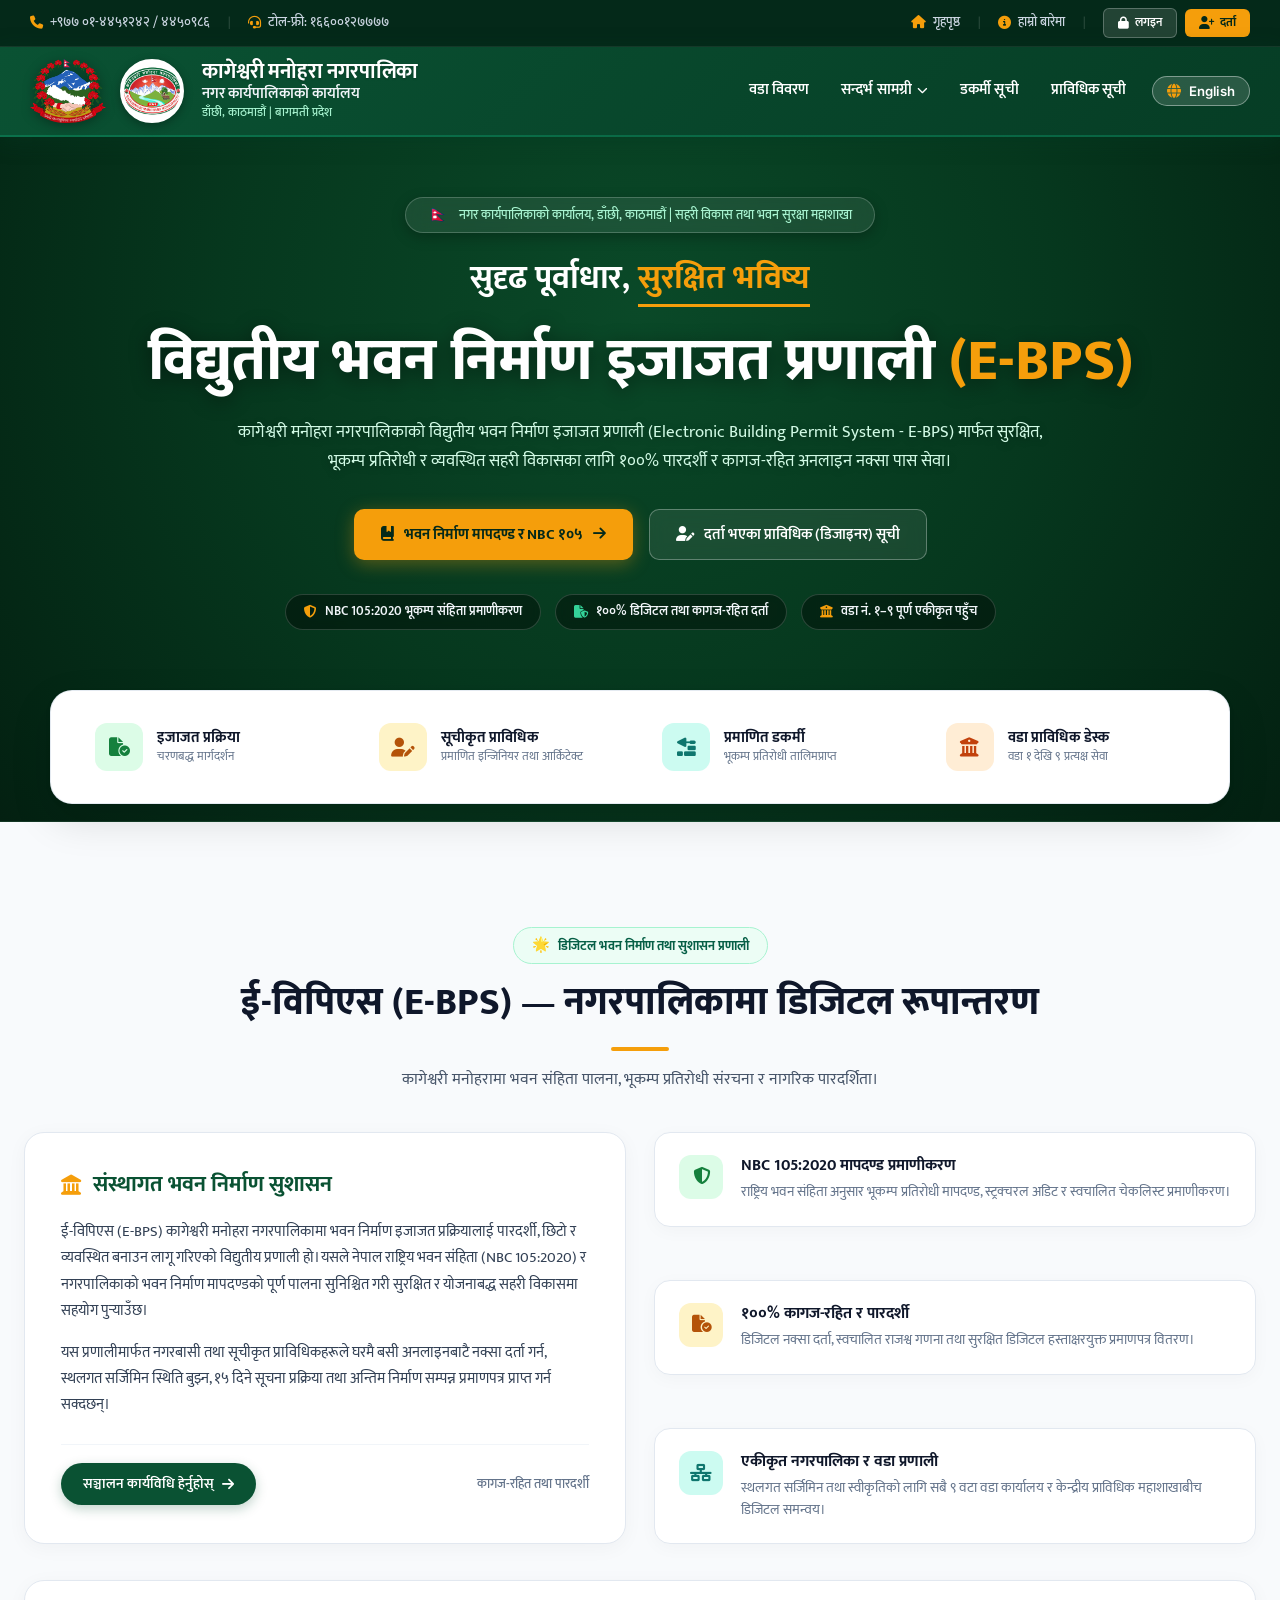
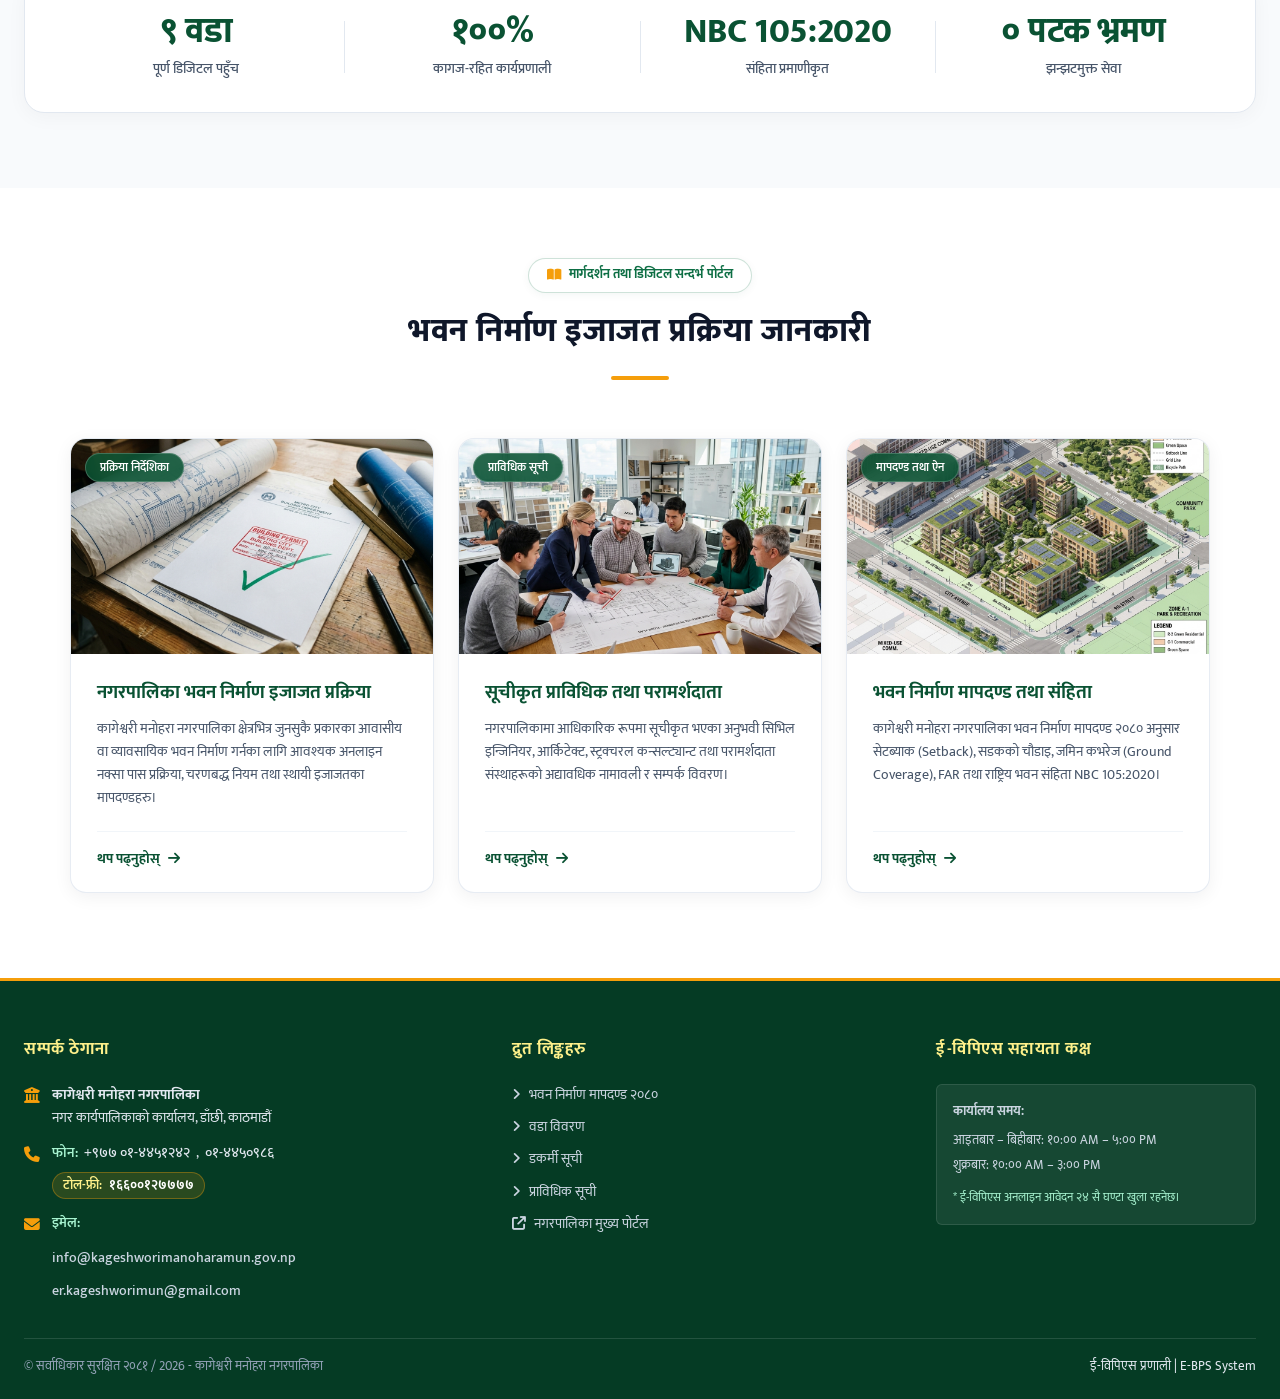
==== commit 98dc081e: "Redesign Hero section, About section, and Process cards matching reference designs with smooth EN/NE" ====
--- a/index.html
+++ b/index.html
@@ -6,6 +6,11 @@
   <title>E-BPS | कागेश्वरी मनोहरा नगरपालिका - विद्युतीय भवन निर्माण इजाजत प्रणाली</title>
   <meta name="description" content="कागेश्वरी मनोहरा नगरपालिकाको विद्युतीय भवन निर्माण इजाजत प्रणाली (Electronic Building Permit System - E-BPS)।">
   <link rel="icon" type="image/png" href="images/kageshwori_logo.png">
+
+  <!-- Google Fonts Preconnect & Styles -->
+  <link rel="preconnect" href="https://fonts.googleapis.com">
+  <link rel="preconnect" href="https://fonts.gstatic.com" crossorigin>
+  <link href="https://fonts.googleapis.com/css2?family=Mukta:wght@400;500;600;700;800&family=Inter:wght@400;500;600;700;800&display=swap" rel="stylesheet">
 
   <!-- Font Awesome Icons -->
   <link rel="stylesheet" href="https://cdnjs.cloudflare.com/ajax/libs/font-awesome/6.5.1/css/all.min.css" integrity="sha512-DTOQO9RWCH3ppGqcWaEA1BIZOC6xxalwEsw9c2QQeAIftl+Vegovlnee1c9QX4TctnWMn13TZye+giMm8e2LwA==" crossorigin="anonymous" referrerpolicy="no-referrer" />
@@ -134,141 +139,241 @@
   </nav>
 
   <!-- ========================================================
-       3. HERO SECTION (BACKGROUND CAROUSEL & STABLE TEXT)
+       3. HERO SECTION (MATCHING IMAGE 1)
        ======================================================== -->
-  <section class="hero-stable-section hero-bg-carousel-section" id="home">
-    <!-- Background Carousel Images (Automatic Crossfade & Full Cover) -->
-    <div class="hero-bg-slider" id="heroBgSlider">
-      <div class="hero-bg-slide active">
-        <img src="images/kageshwori_building.jpg" alt="कागेश्वरी मनोहरा नगरपालिका भवन डाँछी" class="hero-stable-bg">
-      </div>
-      <div class="hero-bg-slide">
-        <img src="images/kageshwori_cultural.jpg" alt="कागेश्वरी धाम, काग तिहार" class="hero-stable-bg">
-      </div>
-    </div>
-
-    <!-- Gradient Overlay for Contrast and Readability -->
-    <div class="hero-stable-overlay"></div>
-
-    <!-- Completely Stable Foreground Content (Text stays the same) -->
-    <div class="hero-stable-container">
-      <div class="hero-stable-content reveal-on-scroll">
-        <div class="hero-stable-pill">
-          <i class="fa-solid fa-landmark"></i>
-          <span data-i18n="heroPill">नगर कार्यपालिकाको कार्यालय, डाँछी, काठमाडौं</span>
-        </div>
-        <h2 class="hero-stable-title">
-          <span class="hero-motto-tagline" data-i18n="heroMottoMain">सुदृढ पूर्वाधार, समृद्ध नगर</span>
-          <span class="hero-title-main">
-            <span class="gold-text" data-i18n="heroMottoHighlight">विद्युतीय भवन निर्माण इजाजत प्रणाली</span>
-            <span class="hero-abbr" data-i18n="heroMottoAbbr">(E‑BPS)</span>
-          </span>
+  <section class="hero-premium-section" id="home">
+    <div class="hero-premium-container">
+      <!-- Top Department Badge -->
+      <div class="hero-dept-badge reveal-on-scroll">
+        <span class="nepal-flag-icon">🇳🇵</span>
+        <span data-i18n="heroDeptPill">नगर कार्यपालिकाको कार्यालय, डाँछी, काठमाडौं | सहरी विकास तथा भवन सुरक्षा महाशाखा</span>
+      </div>
+
+      <!-- Motto Tagline with Golden Underline -->
+      <div class="hero-motto-headline reveal-on-scroll">
+        <span data-i18n="heroMottoPart1">सुदृढ पूर्वाधार, </span><span class="motto-gold-underline" data-i18n="heroMottoPart2">सुरक्षित भविष्य</span>
+      </div>
+
+      <!-- Main E-BPS Heading -->
+      <h1 class="hero-main-title reveal-on-scroll">
+        <span data-i18n="heroMainTitleText">विद्युतीय भवन निर्माण इजाजत प्रणाली</span> <span class="gold-abbr" data-i18n="heroMainTitleAbbr">(E-BPS)</span>
+      </h1>
+
+      <!-- Description Paragraph -->
+      <p class="hero-description reveal-on-scroll" data-i18n="heroDescriptionText">
+        कागेश्वरी मनोहरा नगरपालिकाको विद्युतीय भवन निर्माण इजाजत प्रणाली (Electronic Building Permit System - E-BPS) मार्फत सुरक्षित, भूकम्प प्रतिरोधी र व्यवस्थित सहरी विकासका लागि १००% पारदर्शी र कागज-रहित अनलाइन नक्सा पास सेवा।
+      </p>
+
+      <!-- Action Buttons -->
+      <div class="hero-action-buttons reveal-on-scroll">
+        <a href="pages/bylaws.html" class="hero-btn-primary">
+          <i class="fa-solid fa-book-bookmark"></i>
+          <span data-i18n="heroBtnBylawsText">भवन निर्माण मापदण्ड र NBC १०५</span>
+          <i class="fa-solid fa-arrow-right"></i>
+        </a>
+        <a href="pages/designer-list.html" class="hero-btn-secondary">
+          <i class="fa-solid fa-user-pen"></i>
+          <span data-i18n="heroBtnDesignersText">दर्ता भएका प्राविधिक (डिजाइनर) सूची</span>
+        </a>
+      </div>
+
+      <!-- 3 Compliance Capsules -->
+      <div class="hero-compliance-capsules reveal-on-scroll">
+        <div class="compliance-capsule">
+          <i class="fa-solid fa-shield-halved capsule-gold-icon"></i>
+          <span data-i18n="heroCapsule1">NBC 105:2020 भूकम्प संहिता प्रमाणीकरण</span>
+        </div>
+        <div class="compliance-capsule">
+          <i class="fa-solid fa-file-shield capsule-teal-icon"></i>
+          <span data-i18n="heroCapsule2">१००% डिजिटल तथा कागज-रहित दर्ता</span>
+        </div>
+        <div class="compliance-capsule">
+          <i class="fa-solid fa-building-columns capsule-gold-icon"></i>
+          <span data-i18n="heroCapsule3">वडा नं. १–९ पूर्ण एकीकृत पहुँच</span>
+        </div>
+      </div>
+    </div>
+
+    <!-- Floating White Quick-Action Dock (Bridging Hero and About) -->
+    <div class="hero-quick-dock-wrapper">
+      <div class="hero-quick-dock reveal-on-scroll">
+        <a href="pages/process-guide.html" class="dock-item">
+          <div class="dock-icon-box dock-icon-green">
+            <i class="fa-solid fa-file-circle-check"></i>
+          </div>
+          <div class="dock-text">
+            <h4 class="dock-title" data-i18n="dockPermitTitle">इजाजत प्रक्रिया</h4>
+            <p class="dock-desc" data-i18n="dockPermitDesc">चरणबद्ध मार्गदर्शन</p>
+          </div>
+        </a>
+
+        <a href="pages/designer-list.html" class="dock-item">
+          <div class="dock-icon-box dock-icon-amber">
+            <i class="fa-solid fa-user-pen"></i>
+          </div>
+          <div class="dock-text">
+            <h4 class="dock-title" data-i18n="dockDesignersTitle">सूचीकृत प्राविधिक</h4>
+            <p class="dock-desc" data-i18n="dockDesignersDesc">प्रमाणित इन्जिनियर तथा आर्किटेक्ट</p>
+          </div>
+        </a>
+
+        <a href="pages/mason-list.html" class="dock-item">
+          <div class="dock-icon-box dock-icon-teal">
+            <i class="fa-solid fa-trowel-bricks"></i>
+          </div>
+          <div class="dock-text">
+            <h4 class="dock-title" data-i18n="dockMasonsTitle">प्रमाणित डकर्मी</h4>
+            <p class="dock-desc" data-i18n="dockMasonsDesc">भूकम्प प्रतिरोधी तालिमप्राप्त</p>
+          </div>
+        </a>
+
+        <a href="pages/ward-info.html" class="dock-item">
+          <div class="dock-icon-box dock-icon-gold">
+            <i class="fa-solid fa-building-columns"></i>
+          </div>
+          <div class="dock-text">
+            <h4 class="dock-title" data-i18n="dockWardTitle">वडा प्राविधिक डेस्क</h4>
+            <p class="dock-desc" data-i18n="dockWardDesc">वडा १ देखि ९ प्रत्यक्ष सेवा</p>
+          </div>
+        </a>
+      </div>
+    </div>
+  </section>
+
+  <!-- ========================================================
+       4. ABOUT E-BPS SECTION (MATCHING IMAGE 2)
+       ======================================================== -->
+  <section class="about-ebps-section" id="about-ebps">
+    <div class="section-container">
+      <!-- Section Header -->
+      <div class="about-header-center reveal-on-scroll">
+        <div class="about-pill-badge">
+          <span class="badge-star-icon">🌟</span>
+          <span data-i18n="aboutPill">डिजिटल भवन निर्माण तथा सुशासन प्रणाली</span>
+        </div>
+        <h2 class="about-section-heading" data-i18n="aboutSectionHeading">
+          ई-विपिएस (E-BPS) — नगरपालिकामा डिजिटल रूपान्तरण
         </h2>
-        <p class="hero-stable-desc" data-i18n="heroDesc">
-          कागेश्वरी मनोहरा नगरपालिकाको विद्युतीय भवन निर्माण इजाजत प्रणाली (Electronic Building Permit System - E-BPS) मार्फत सुरक्षित, भूकम्प प्रतिरोधी र व्यवस्थित सहरी विकासका लागि १००% पारदर्शी र कागज-रहित अनलाइन नक्सा पास सेवा।
+        <div class="gold-accent-line"></div>
+        <p class="about-section-subheading" data-i18n="aboutSectionSubheading">
+          कागेश्वरी मनोहरामा भवन संहिता पालना, भूकम्प प्रतिरोधी संरचना र नागरिक पारदर्शिता।
         </p>
       </div>
-    </div>
-
-    <!-- Carousel Controls (Arrows & Indicators) -->
-    <button class="hero-nav-arrow hero-nav-prev" id="heroPrevBtn" aria-label="अघिल्लो फोटो / Previous Background Image">
-      <i class="fa-solid fa-chevron-left"></i>
-    </button>
-    <button class="hero-nav-arrow hero-nav-next" id="heroNextBtn" aria-label="पछिल्लो फोटो / Next Background Image">
-      <i class="fa-solid fa-chevron-right"></i>
-    </button>
-
-    <div class="hero-slider-dots" id="heroDotsWrap">
-      <div class="slider-dot active" data-slide="0" aria-label="नगरपालिका भवन"></div>
-      <div class="slider-dot" data-slide="1" aria-label="कागेश्वरी धाम सांस्कृतिक सम्पदा"></div>
+
+      <!-- 2-Column Grid -->
+      <div class="about-two-col-grid reveal-on-scroll">
+        <!-- Left Big Card: Institutional Building Governance -->
+        <div class="about-gov-card">
+          <div class="gov-card-header">
+            <i class="fa-solid fa-landmark gov-header-icon"></i>
+            <h3 class="gov-card-title" data-i18n="aboutGovTitle">संस्थागत भवन निर्माण सुशासन</h3>
+          </div>
+          <div class="gov-card-body">
+            <p data-i18n="aboutGovP1">
+              ई-विपिएस (E-BPS) कागेश्वरी मनोहरा नगरपालिकामा भवन निर्माण इजाजत प्रक्रियालाई पारदर्शी, छिटो र व्यवस्थित बनाउन लागू गरिएको विद्युतीय प्रणाली हो। यसले नेपाल राष्ट्रिय भवन संहिता (NBC 105:2020) र नगरपालिकाको भवन निर्माण मापदण्डको पूर्ण पालना सुनिश्चित गरी सुरक्षित र योजनाबद्ध सहरी विकासमा सहयोग पुर्‍याउँछ।
+            </p>
+            <p data-i18n="aboutGovP2">
+              यस प्रणालीमार्फत नगरबासी तथा सूचीकृत प्राविधिकहरूले घरमै बसी अनलाइनबाटै नक्सा दर्ता गर्न, स्थलगत सर्जिमिन स्थिति बुझ्न, १५ दिने सूचना प्रक्रिया तथा अन्तिम निर्माण सम्पन्न प्रमाणपत्र प्राप्त गर्न सक्दछन्।
+            </p>
+          </div>
+          <div class="gov-card-footer">
+            <a href="pages/process-guide.html" class="btn-explore-guidelines">
+              <span data-i18n="btnExploreGuidelines">सञ्चालन कार्यविधि हेर्नुहोस्</span>
+              <i class="fa-solid fa-arrow-right"></i>
+            </a>
+            <span class="gov-tag-text" data-i18n="govTagText">कागज-रहित तथा पारदर्शी</span>
+          </div>
+        </div>
+
+        <!-- Right Stacked Cards (3 Features) -->
+        <div class="about-features-stack">
+          <!-- Card 1 -->
+          <div class="feature-stack-card">
+            <div class="feature-icon-box feature-icon-green">
+              <i class="fa-solid fa-shield-halved"></i>
+            </div>
+            <div class="feature-content">
+              <h4 class="feature-title" data-i18n="feat1Title">NBC 105:2020 मापदण्ड प्रमाणीकरण</h4>
+              <p class="feature-desc" data-i18n="feat1Desc">
+                राष्ट्रिय भवन संहिता अनुसार भूकम्प प्रतिरोधी मापदण्ड, स्ट्रक्चरल अडिट र स्वचालित चेकलिस्ट प्रमाणीकरण।
+              </p>
+            </div>
+          </div>
+
+          <!-- Card 2 -->
+          <div class="feature-stack-card">
+            <div class="feature-icon-box feature-icon-amber">
+              <i class="fa-solid fa-file-circle-check"></i>
+            </div>
+            <div class="feature-content">
+              <h4 class="feature-title" data-i18n="feat2Title">१००% कागज-रहित र पारदर्शी</h4>
+              <p class="feature-desc" data-i18n="feat2Desc">
+                डिजिटल नक्सा दर्ता, स्वचालित राजश्व गणना तथा सुरक्षित डिजिटल हस्ताक्षरयुक्त प्रमाणपत्र वितरण।
+              </p>
+            </div>
+          </div>
+
+          <!-- Card 3 -->
+          <div class="feature-stack-card">
+            <div class="feature-icon-box feature-icon-teal">
+              <i class="fa-solid fa-network-wired"></i>
+            </div>
+            <div class="feature-content">
+              <h4 class="feature-title" data-i18n="feat3Title">एकीकृत नगरपालिका र वडा प्रणाली</h4>
+              <p class="feature-desc" data-i18n="feat3Desc">
+                स्थलगत सर्जिमिन तथा स्वीकृतिको लागि सबै ९ वटा वडा कार्यालय र केन्द्रीय प्राविधिक महाशाखाबीच डिजिटल समन्वय।
+              </p>
+            </div>
+          </div>
+        </div>
+      </div>
+
+      <!-- Bottom Stats Strip (4 items) -->
+      <div class="about-stats-strip reveal-on-scroll">
+        <div class="stat-strip-item">
+          <div class="stat-number" data-i18n="stat1Num">९ वडा</div>
+          <div class="stat-label" data-i18n="stat1Label">पूर्ण डिजिटल पहुँच</div>
+        </div>
+        <div class="stat-strip-divider"></div>
+        <div class="stat-strip-item">
+          <div class="stat-number" data-i18n="stat2Num">१००%</div>
+          <div class="stat-label" data-i18n="stat2Label">कागज-रहित कार्यप्रणाली</div>
+        </div>
+        <div class="stat-strip-divider"></div>
+        <div class="stat-strip-item">
+          <div class="stat-number" data-i18n="stat3Num">NBC 105:2020</div>
+          <div class="stat-label" data-i18n="stat3Label">संहिता प्रमाणीकृत</div>
+        </div>
+        <div class="stat-strip-divider"></div>
+        <div class="stat-strip-item">
+          <div class="stat-number" data-i18n="stat4Num">० पटक भ्रमण</div>
+          <div class="stat-label" data-i18n="stat4Label">झन्झटमुक्त सेवा</div>
+        </div>
+      </div>
     </div>
   </section>
 
   <!-- ========================================================
-       4. E-BPS ABOUT SECTION (Modern Showcase Card & Animation)
-       ======================================================== -->
-  <section class="about-ebps-section reveal-on-scroll" id="about-ebps">
-    <div class="section-container">
-      <div class="about-ebps-card">
-        <!-- Modern Pill Badge -->
-        <div class="about-pill-badge">
-          <i class="fa-solid fa-certificate"></i>
-          <span data-i18n="aboutPill">डिजिटल भवन निर्माण तथा सुशासन प्रणाली</span>
-        </div>
-
-        <h2 class="ebps-main-heading" data-i18n="ebpsTitle">E-BPS</h2>
-        <div class="ebps-sub-heading" data-i18n="ebpsSubtitle">विद्युतीय भवन निर्माण इजाजत प्रणाली</div>
-        <div class="ebps-underline"></div>
-
-        <!-- 3 Feature Chips -->
-        <div class="about-feature-chips">
-          <div class="feature-chip">
-            <i class="fa-solid fa-shield-halved"></i>
-            <span data-i18n="aboutChip1">NBC 105:2020 मापदण्ड प्रमाणीकरण</span>
-          </div>
-          <div class="feature-chip">
-            <i class="fa-solid fa-file-shield"></i>
-            <span data-i18n="aboutChip2">१००% कागज-रहित पारदर्शी सेवा</span>
-          </div>
-          <div class="feature-chip">
-            <i class="fa-solid fa-network-wired"></i>
-            <span data-i18n="aboutChip3">वडा-नगरपालिका एकीकृत प्रणाली</span>
-          </div>
-        </div>
-
-        <div class="ebps-text-content">
-          <p data-i18n="ebpsP1">
-            ई-विपिएस (E-BPS) कागेश्वरी मनोहरा नगरपालिकामा भवन निर्माण इजाजत प्रक्रियालाई पारदर्शी, छिटो र व्यवस्थित बनाउन लागू गरिएको विद्युतीय प्रणाली हो। यसले नेपाल राष्ट्रिय भवन संहिता (NBC 105:2020) र नगरपालिकाको भवन निर्माण मापदण्डको पूर्ण पालना सुनिश्चित गरी सुरक्षित र योजनाबद्ध सहरी विकासमा सहयोग पुर्‍याउँछ।
-          </p>
-          <p data-i18n="ebpsP2">
-            यस प्रणालीमार्फत नगरबासी तथा सूचीकृत प्राविधिकहरूले घरमै बसी अनलाइनबाटै नक्सा दर्ता गर्न, स्थलगत सर्जिमिन स्थिति बुझ्न, १५ दिने सूचना प्रक्रिया तथा अन्तिम निर्माण सम्पन्न प्रमाणपत्र प्राप्त गर्न सक्दछन्।
-          </p>
-
-          <!-- Extra details with smooth accordion -->
-          <div class="ebps-extra-wrapper" id="ebpsExtraDetails">
-            <div class="ebps-extra-inner">
-              <p data-i18n="ebpsP3">
-                यो सफ्टवेयर प्रणालीले भौतिक कागजातको झन्झट हटाउँदै आर्किटेक्चरल, स्ट्रक्चरल ड्रइङ तथा कित्ता नम्बर र जिओ-कोअर्डिनेटको डिजिटल रेकर्ड सुरक्षित राख्दछ। सूचीकृत इन्जिनियर, नगरपालिकाका प्राविधिक अधिकृत तथा वडा सचिवहरू एउटै सुरक्षित प्लेटफर्ममा जोडिएका छन्।
-              </p>
-              <p data-i18n="ebpsP4">
-                कागेश्वरी मनोहरा नगरपालिकाका वडा नं. १ देखि ९ सम्मका सम्पूर्ण वडा कार्यालयहरू सिधै नगर कार्यपालिकाको ई-विपिएस केन्द्रिय सर्भरसँग जोडिएका छन्, जसले गर्दा सेवाग्राहीले आफ्नै वडाबाट सहजै सर्जिमिन तथा स्थलगत प्रतिवेदन प्रमाणीकरण गर्न सक्दछन्।
-              </p>
-            </div>
-          </div>
-        </div>
-
-        <!-- Modern Rounded Button with Slide/Pulse Animation -->
-        <button class="btn-read-more-modern" id="btnReadMoreEbps" aria-expanded="false" title="थप विवरण पढ्नुहोस्">
-          <span class="btn-text" data-i18n="btnReadMore">थप जानकारी पढ्नुहोस्</span>
-          <span class="btn-icon-bubble">
-            <i class="fa-solid fa-arrow-right"></i>
-          </span>
-        </button>
-      </div>
-    </div>
-  </section>
-
-  <!-- ========================================================
-       5. BUILDING PERMIT PROCESS INFORMATION (CENTERED & COMPACT)
+       5. BUILDING PERMIT PROCESS INFORMATION (MATCHING IMAGE 3)
        ======================================================== -->
   <section class="process-info-section reveal-on-scroll" id="process-info">
     <div class="process-container">
       <div class="process-header-center">
         <div class="process-pill-badge">
-          <i class="fa-solid fa-layer-group"></i>
-          <span data-i18n="processPill">मार्गदर्शन तथा डिजिटल निर्देशिका</span>
-        </div>
-        <h3 class="section-headline-center">
-          <span data-i18n="sectionProcessTitle">भवन निर्माण इजाजत प्रक्रिया जानकारी</span>
+          <i class="fa-solid fa-book-open"></i>
+          <span data-i18n="processPill">मार्गदर्शन तथा डिजिटल सन्दर्भ पोर्टल</span>
+        </div>
+        <h3 class="section-headline-center" data-i18n="sectionProcessTitle">
+          भवन निर्माण इजाजत प्रक्रिया जानकारी
         </h3>
-        <div class="process-underline"></div>
+        <div class="gold-accent-line"></div>
       </div>
 
       <div class="cards-grid">
         <!-- Card 1: Municipal Building Permit Process -->
         <article class="info-card">
           <div class="card-img-wrap">
-            <span class="card-badge">प्रक्रिया निर्देशिका</span>
+            <span class="card-badge" data-i18n="card1Badge">प्रक्रिया निर्देशिका</span>
             <img src="images/permit_process.jpg" alt="Municipal Building Permit Process" class="card-img">
           </div>
           <div class="card-body">
@@ -286,7 +391,7 @@
         <!-- Card 2: Registered Designers -->
         <article class="info-card">
           <div class="card-img-wrap">
-            <span class="card-badge">प्राविधिक सूची</span>
+            <span class="card-badge" data-i18n="card2Badge">प्राविधिक सूची</span>
             <img src="images/registered_designers.jpg" alt="Registered Designers" class="card-img">
           </div>
           <div class="card-body">
@@ -301,11 +406,11 @@
           </div>
         </article>
 
-        <!-- Card 3: Building By-Laws -->
+        <!-- Card 3: Building By-Laws & NBC Codes -->
         <article class="info-card">
           <div class="card-img-wrap">
-            <span class="card-badge">मापदण्ड तथा ऐन</span>
-            <img src="images/building_bylaws.jpg" alt="Building By-Laws" class="card-img">
+            <span class="card-badge" data-i18n="card3Badge">मापदण्ड तथा ऐन</span>
+            <img src="images/building_bylaws.jpg" alt="Building By-Laws & NBC Codes" class="card-img">
           </div>
           <div class="card-body">
             <h4 class="card-title" data-i18n="card3Title">भवन निर्माण मापदण्ड तथा संहिता</h4>
--- a/css/style.css
+++ b/css/style.css
@@ -556,454 +556,615 @@
 }
 
 /* ========================================================
-   3. STABLE HERO SECTION (REAL MUNICIPAL BUILDING & E-BPS MOTTO)
+   3. HERO PREMIUM SECTION (MATCHING IMAGE 1)
    ======================================================== */
-.hero-stable-section {
+.hero-premium-section {
   position: relative;
   width: 100%;
-  min-height: 540px;
-  background: #042919;
-  overflow: hidden;
-  display: flex;
-  align-items: center;
-}
-
-/* Background Carousel Slides (Full cover, smooth crossfade) */
-.hero-bg-slider {
-  position: absolute;
-  top: 0;
-  left: 0;
-  width: 100%;
-  height: 100%;
-  z-index: 1;
-}
-
-.hero-bg-slide {
-  position: absolute;
-  top: 0;
-  left: 0;
-  width: 100%;
-  height: 100%;
-  opacity: 0;
-  z-index: 1;
-  transform: scale(1.05);
-  transition: opacity 1.2s ease-in-out, transform 6s ease-out;
-  pointer-events: none;
-}
-
-.hero-bg-slide.active {
-  opacity: 1;
-  z-index: 2;
-  transform: scale(1);
-  pointer-events: auto;
-}
-
-.hero-stable-bg {
-  position: absolute;
-  top: 0;
-  left: 0;
-  width: 100%;
-  height: 100%;
-  object-fit: cover;
-  object-position: center 35%;
-  filter: contrast(1.05) brightness(0.9);
-}
-
-/* Asymmetric Dark Green Gradient Overlay on Left Side */
-.hero-stable-overlay {
-  position: absolute;
-  top: 0;
-  left: 0;
-  width: 100%;
-  height: 100%;
-  background: linear-gradient(
-    90deg,
-    rgba(4, 38, 24, 0.95) 0%,
-    rgba(5, 45, 28, 0.90) 45%,
-    rgba(6, 50, 31, 0.55) 75%,
-    rgba(6, 50, 31, 0.25) 100%
-  );
-  z-index: 3;
-  pointer-events: none;
-}
-
-.hero-stable-container {
-  max-width: 1440px;
+  background: radial-gradient(circle at 50% 25%, #0a4928 0%, #06381e 50%, #032011 100%);
+  color: #ffffff;
+  padding: 60px 24px 85px;
+  text-align: center;
+  overflow: visible;
+  border-bottom: 1px solid rgba(255, 255, 255, 0.06);
+}
+
+.hero-premium-container {
+  max-width: 1100px;
   margin: 0 auto;
-  padding: 85px 40px 105px;
+  display: flex;
+  flex-direction: column;
+  align-items: center;
+}
+
+/* Top Department Pill Badge */
+.hero-dept-badge {
+  display: inline-flex;
+  align-items: center;
+  gap: 10px;
+  background: rgba(255, 255, 255, 0.08);
+  backdrop-filter: blur(8px);
+  border: 1px solid rgba(255, 255, 255, 0.2);
+  padding: 8px 22px;
+  border-radius: var(--radius-full);
+  font-size: 0.88rem;
+  font-weight: 500;
+  color: #a7f3d0;
+  margin-bottom: 24px;
+  box-shadow: 0 4px 14px rgba(0, 0, 0, 0.25);
+  max-width: 95%;
+  line-height: 1.4;
+}
+
+.nepal-flag-icon {
+  font-size: 1.1rem;
+  line-height: 1;
+}
+
+/* Motto Tagline with Golden Underline */
+.hero-motto-headline {
+  font-size: clamp(1.4rem, 2.8vw, 2.2rem);
+  font-weight: 700;
+  color: #ffffff;
+  margin-bottom: 18px;
+  letter-spacing: -0.2px;
+  line-height: 1.35;
+}
+
+.motto-gold-underline {
+  color: #f59e0b;
   position: relative;
-  z-index: 4;
-  width: 100%;
-}
-
-.hero-stable-content {
-  max-width: 980px;
-  color: #ffffff;
-}
-
-.hero-stable-pill {
+  display: inline-block;
+  border-bottom: 3.5px solid #f59e0b;
+  padding-bottom: 2px;
+}
+
+/* Main E-BPS Heading */
+.hero-main-title {
+  font-size: clamp(2.3rem, 4.6vw, 4.1rem);
+  font-weight: 800;
+  color: #ffffff;
+  margin-bottom: 20px;
+  line-height: 1.18;
+  letter-spacing: -0.5px;
+  text-shadow: 0 4px 20px rgba(0, 0, 0, 0.45);
+}
+
+.hero-main-title .gold-abbr {
+  color: #f59e0b;
+  font-weight: 800;
+}
+
+body:not(.lang-en) .hero-main-title,
+body.lang-ne .hero-main-title {
+  letter-spacing: normal;
+  line-height: 1.25;
+}
+
+/* Subtitle Description */
+.hero-description {
+  font-size: clamp(1rem, 1.3vw, 1.15rem);
+  color: #d1fae5;
+  line-height: 1.75;
+  max-width: 820px;
+  margin: 0 auto 32px;
+  font-weight: 400;
+  text-shadow: 0 2px 8px rgba(0, 0, 0, 0.3);
+}
+
+/* Action Buttons */
+.hero-action-buttons {
+  display: flex;
+  align-items: center;
+  justify-content: center;
+  gap: 16px;
+  flex-wrap: wrap;
+  margin-bottom: 34px;
+}
+
+.hero-btn-primary {
+  background: #f59e0b;
+  color: #042919;
+  font-size: 0.98rem;
+  font-weight: 700;
+  padding: 13px 26px;
+  border-radius: 10px;
   display: inline-flex;
   align-items: center;
-  gap: 8px;
-  background: rgba(255, 255, 255, 0.14);
+  gap: 10px;
+  box-shadow: 0 4px 18px rgba(245, 158, 11, 0.35);
+  transition: all 0.28s ease;
+  border: 1px solid transparent;
+}
+
+.hero-btn-primary:hover {
+  background: #fbbf24;
+  transform: translateY(-2px);
+  box-shadow: 0 8px 24px rgba(245, 158, 11, 0.5);
+  color: #042919;
+}
+
+.hero-btn-secondary {
+  background: rgba(255, 255, 255, 0.08);
   backdrop-filter: blur(8px);
-  border: 1px solid rgba(167, 243, 208, 0.4);
-  padding: 8px 20px;
+  color: #ffffff;
+  font-size: 0.98rem;
+  font-weight: 600;
+  padding: 13px 26px;
+  border-radius: 10px;
+  display: inline-flex;
+  align-items: center;
+  gap: 10px;
+  border: 1.5px solid rgba(255, 255, 255, 0.3);
+  transition: all 0.28s ease;
+}
+
+.hero-btn-secondary:hover {
+  background: rgba(255, 255, 255, 0.18);
+  border-color: #ffffff;
+  color: #ffffff;
+  transform: translateY(-2px);
+  box-shadow: 0 6px 20px rgba(0, 0, 0, 0.3);
+}
+
+/* Compliance Capsules */
+.hero-compliance-capsules {
+  display: flex;
+  align-items: center;
+  justify-content: center;
+  gap: 14px;
+  flex-wrap: wrap;
+  margin-bottom: 25px;
+}
+
+.compliance-capsule {
+  background: rgba(0, 0, 0, 0.38);
+  backdrop-filter: blur(6px);
+  border: 1px solid rgba(255, 255, 255, 0.16);
   border-radius: var(--radius-full);
-  font-size: 0.90rem;
-  font-weight: 600;
-  color: #a7f3d0;
-  margin-bottom: 22px;
-  box-shadow: 0 4px 14px rgba(0, 0, 0, 0.2);
-}
-
-.hero-stable-pill i {
-  color: var(--accent-gold);
-}
-
-.hero-stable-title {
-  display: flex;
-  flex-direction: column;
-  gap: 10px;
-  margin-bottom: 22px;
-  letter-spacing: -0.3px;
-}
-
-.hero-motto-tagline {
-  font-size: clamp(1.3rem, 2.3vw, 1.7rem);
+  padding: 7px 18px;
+  font-size: 0.85rem;
   font-weight: 600;
   color: #f1f5f9;
-  line-height: 1.32;
-  letter-spacing: -0.2px;
-  text-shadow: 0 2px 10px rgba(0, 0, 0, 0.6);
-}
-
-.hero-title-main {
-  font-size: clamp(2.1rem, 3.8vw, 3.15rem);
-  font-weight: 800;
-  line-height: 1.2;
-  letter-spacing: -0.4px;
-  text-shadow: 0 3px 14px rgba(0, 0, 0, 0.7);
-}
-
-.hero-abbr {
-  white-space: nowrap;
-  display: inline-block;
-  font-weight: 800;
-  color: #ffffff;
-  margin-left: 6px;
-  text-shadow: 0 2px 10px rgba(0, 0, 0, 0.5);
-}
-
-.gold-text {
-  color: var(--accent-gold);
-  text-shadow: 0 2px 12px rgba(245, 158, 11, 0.4);
-}
-
-.hero-stable-desc {
-  font-size: 1.14rem;
-  color: #e2e8f0;
-  line-height: 1.82;
-  margin-bottom: 0;
-  max-width: 820px;
-  text-shadow: 0 1px 6px rgba(0, 0, 0, 0.55);
-}
-
-/* Background Carousel Arrow Controls */
-.hero-nav-arrow {
-  position: absolute;
-  top: 50%;
-  transform: translateY(-50%);
-  width: 46px;
-  height: 46px;
-  border-radius: 50%;
-  background: rgba(255, 255, 255, 0.18);
-  backdrop-filter: blur(8px);
-  color: #ffffff;
+  display: inline-flex;
+  align-items: center;
+  gap: 8px;
+  transition: transform 0.25s ease, background 0.25s ease;
+}
+
+.compliance-capsule:hover {
+  background: rgba(0, 0, 0, 0.55);
+  transform: translateY(-1px);
+}
+
+.capsule-gold-icon {
+  color: #f59e0b;
+}
+
+.capsule-teal-icon {
+  color: #34d399;
+}
+
+/* Floating White Quick-Action Dock */
+.hero-quick-dock-wrapper {
+  max-width: 1220px;
+  width: 100%;
+  margin: 35px auto -68px;
+  padding: 0 20px;
+  position: relative;
+  z-index: 40;
+}
+
+.hero-quick-dock {
+  background: #ffffff;
+  border-radius: 22px;
+  padding: 22px 30px;
+  box-shadow: 0 16px 40px rgba(0, 0, 0, 0.13), 0 2px 6px rgba(0, 0, 0, 0.04);
+  border: 1px solid rgba(226, 232, 240, 0.9);
+  display: grid;
+  grid-template-columns: repeat(4, 1fr);
+  gap: 16px;
+}
+
+.dock-item {
+  display: flex;
+  align-items: center;
+  gap: 14px;
+  padding: 10px 14px;
+  border-radius: 14px;
+  text-decoration: none;
+  transition: all 0.25s ease;
+}
+
+.dock-item:hover {
+  background: #f8fafc;
+  transform: translateY(-2px);
+}
+
+.dock-icon-box {
+  width: 48px;
+  height: 48px;
+  min-width: 48px;
+  border-radius: 12px;
   display: flex;
   align-items: center;
   justify-content: center;
-  font-size: 1.15rem;
-  z-index: 6;
-  border: 1px solid rgba(255, 255, 255, 0.3);
-  cursor: pointer;
-  transition: var(--transition);
-}
-
-.hero-nav-arrow:hover {
-  background: #ffffff;
-  color: var(--primary-dark);
-  box-shadow: 0 4px 15px rgba(0, 0, 0, 0.35);
-  transform: translateY(-50%) scale(1.08);
-}
-
-.hero-nav-prev {
-  left: 24px;
-}
-
-.hero-nav-next {
-  right: 24px;
-}
-
-/* Background Carousel Pagination Dots */
-.hero-slider-dots {
-  position: absolute;
-  bottom: 24px;
-  left: 50%;
-  transform: translateX(-50%);
-  display: flex;
-  gap: 10px;
-  z-index: 6;
-}
-
-.slider-dot {
-  width: 12px;
-  height: 12px;
-  border-radius: 50%;
-  background: rgba(255, 255, 255, 0.4);
-  border: 1.5px solid rgba(255, 255, 255, 0.6);
-  cursor: pointer;
-  transition: var(--transition);
-}
-
-.slider-dot.active {
-  background: var(--accent-gold);
-  border-color: var(--accent-gold);
-  width: 28px;
-  border-radius: 8px;
+  font-size: 1.25rem;
+  transition: transform 0.25s ease;
+}
+
+.dock-item:hover .dock-icon-box {
+  transform: scale(1.08);
+}
+
+.dock-icon-green {
+  background: #dcfce7;
+  color: #15803d;
+}
+
+.dock-icon-amber {
+  background: #fef3c7;
+  color: #b45309;
+}
+
+.dock-icon-teal {
+  background: #ccfbf1;
+  color: #0f766e;
+}
+
+.dock-icon-gold {
+  background: #ffedd5;
+  color: #c2410c;
+}
+
+.dock-text {
+  text-align: left;
+}
+
+.dock-title {
+  font-size: 0.98rem;
+  font-weight: 700;
+  color: #0f172a;
+  margin: 0 0 2px;
+  line-height: 1.25;
+  transition: color 0.2s ease;
+}
+
+.dock-item:hover .dock-title {
+  color: var(--primary-emerald);
+}
+
+.dock-desc {
+  font-size: 0.82rem;
+  color: #64748b;
+  margin: 0;
+  line-height: 1.35;
 }
 
 /* ========================================================
-   4. E-BPS ABOUT SECTION (Modern Showcase Card & Animation)
+   4. ABOUT E-BPS SECTION (MATCHING IMAGE 2)
    ======================================================== */
 .about-ebps-section {
-  padding: 60px 24px 75px;
-  background: linear-gradient(180deg, #f8fafc 0%, #ffffff 100%);
+  padding: 105px 24px 75px;
+  background: #f8fafc;
   position: relative;
 }
 
-.about-ebps-card {
-  background: #ffffff;
-  border-radius: 24px;
-  border: 1px solid rgba(13, 110, 68, 0.14);
-  box-shadow: 0 16px 45px rgba(10, 82, 51, 0.07), 0 2px 6px rgba(0, 0, 0, 0.04);
-  padding: 46px 48px 42px;
+.about-header-center {
   text-align: center;
-  position: relative;
-  overflow: hidden;
-  transition: all 0.3s ease;
-}
-
-.about-ebps-card:hover {
-  box-shadow: 0 22px 55px rgba(10, 82, 51, 0.11);
-  border-color: rgba(13, 110, 68, 0.25);
-}
-
-.about-ebps-card::before {
-  content: '';
-  position: absolute;
-  top: 0;
-  left: 0;
-  width: 100%;
-  height: 5px;
-  background: linear-gradient(90deg, var(--primary-emerald), var(--accent-gold), var(--primary-emerald));
+  margin-bottom: 40px;
+  display: flex;
+  flex-direction: column;
+  align-items: center;
 }
 
 .about-pill-badge {
   display: inline-flex;
   align-items: center;
   gap: 8px;
-  background: var(--bg-green-soft);
-  color: var(--primary-emerald);
+  background: #ecfdf5;
+  color: #065f46;
   padding: 6px 18px;
   border-radius: var(--radius-full);
   font-size: 0.86rem;
   font-weight: 700;
+  margin-bottom: 14px;
+  border: 1px solid #a7f3d0;
+}
+
+.badge-star-icon {
+  font-size: 0.95rem;
+}
+
+.about-section-heading {
+  font-size: clamp(1.8rem, 3.2vw, 2.5rem);
+  font-weight: 800;
+  color: #0f172a;
+  margin-bottom: 6px;
+  line-height: 1.25;
+  letter-spacing: -0.3px;
+  text-align: center;
+}
+
+body:not(.lang-en) .about-section-heading,
+body.lang-ne .about-section-heading {
+  letter-spacing: normal;
+  line-height: 1.35;
+}
+
+.gold-accent-line {
+  width: 58px;
+  height: 4px;
+  background: #f59e0b;
+  border-radius: 3px;
+  margin: 12px auto 16px;
+}
+
+.about-section-subheading {
+  font-size: 1.05rem;
+  color: #475569;
+  max-width: 720px;
+  line-height: 1.6;
+  margin: 0;
+}
+
+/* 2-Column Grid */
+.about-two-col-grid {
+  display: grid;
+  grid-template-columns: 1fr 1fr;
+  gap: 28px;
+  align-items: stretch;
+}
+
+/* Left Card: Institutional Building Governance */
+.about-gov-card {
+  background: #ffffff;
+  border-radius: 20px;
+  border: 1px solid #e2e8f0;
+  box-shadow: 0 4px 20px rgba(0, 0, 0, 0.04);
+  padding: 38px 36px;
+  display: flex;
+  flex-direction: column;
+  justify-content: space-between;
+  transition: all 0.3s ease;
+}
+
+.about-gov-card:hover {
+  box-shadow: 0 10px 30px rgba(10, 82, 51, 0.08);
+  border-color: #cbd5e1;
+}
+
+.gov-card-header {
+  display: flex;
+  align-items: center;
+  gap: 12px;
+  margin-bottom: 20px;
+}
+
+.gov-header-icon {
+  font-size: 1.35rem;
+  color: #f59e0b;
+}
+
+.gov-card-title {
+  font-size: 1.45rem;
+  font-weight: 700;
+  color: #0a5233;
+  margin: 0;
+  line-height: 1.3;
+}
+
+.gov-card-body p {
+  font-size: 0.98rem;
+  color: #334155;
+  line-height: 1.78;
   margin-bottom: 16px;
-  border: 1px solid rgba(13, 110, 68, 0.2);
-}
-
-.about-pill-badge i {
-  color: var(--accent-gold);
-}
-
-.ebps-main-heading {
-  font-size: 2.8rem;
+  text-align: left;
+}
+
+.gov-card-body p:last-child {
+  margin-bottom: 26px;
+}
+
+.gov-card-footer {
+  display: flex;
+  align-items: center;
+  justify-content: space-between;
+  gap: 16px;
+  flex-wrap: wrap;
+  padding-top: 18px;
+  border-top: 1px solid #f1f5f9;
+}
+
+.btn-explore-guidelines {
+  background: #0a5233;
+  color: #ffffff;
+  font-size: 0.92rem;
+  font-weight: 600;
+  padding: 10px 22px;
+  border-radius: var(--radius-full);
+  display: inline-flex;
+  align-items: center;
+  gap: 8px;
+  transition: all 0.25s ease;
+  box-shadow: 0 4px 12px rgba(10, 82, 51, 0.25);
+}
+
+.btn-explore-guidelines:hover {
+  background: #063820;
+  transform: translateX(3px);
+  color: #ffffff;
+  box-shadow: 0 6px 18px rgba(10, 82, 51, 0.35);
+}
+
+.gov-tag-text {
+  font-size: 0.88rem;
+  font-weight: 500;
+  color: #64748b;
+}
+
+/* Right Stacked Feature Cards */
+.about-features-stack {
+  display: flex;
+  flex-direction: column;
+  gap: 16px;
+  justify-content: space-between;
+}
+
+.feature-stack-card {
+  background: #ffffff;
+  border-radius: 16px;
+  border: 1px solid #e2e8f0;
+  box-shadow: 0 4px 18px rgba(0, 0, 0, 0.03);
+  padding: 22px 24px;
+  display: flex;
+  align-items: flex-start;
+  gap: 18px;
+  transition: all 0.25s ease;
+}
+
+.feature-stack-card:hover {
+  transform: translateY(-2px);
+  box-shadow: 0 8px 24px rgba(0, 0, 0, 0.07);
+  border-color: #cbd5e1;
+}
+
+.feature-icon-box {
+  width: 44px;
+  height: 44px;
+  min-width: 44px;
+  border-radius: 12px;
+  display: flex;
+  align-items: center;
+  justify-content: center;
+  font-size: 1.15rem;
+}
+
+.feature-icon-green {
+  background: #dcfce7;
+  color: #15803d;
+}
+
+.feature-icon-amber {
+  background: #fef3c7;
+  color: #b45309;
+}
+
+.feature-icon-teal {
+  background: #ccfbf1;
+  color: #0f766e;
+}
+
+.feature-content {
+  flex: 1;
+}
+
+.feature-title {
+  font-size: 1.08rem;
+  font-weight: 700;
+  color: #0f172a;
+  margin: 0 0 6px;
+  line-height: 1.3;
+}
+
+.feature-desc {
+  font-size: 0.90rem;
+  color: #64748b;
+  line-height: 1.6;
+  margin: 0;
+}
+
+/* Full-Width Bottom Stats Strip */
+.about-stats-strip {
+  background: #ffffff;
+  border-radius: 20px;
+  border: 1px solid #e2e8f0;
+  box-shadow: 0 4px 20px rgba(0, 0, 0, 0.04);
+  padding: 32px 40px;
+  margin-top: 36px;
+  display: grid;
+  grid-template-columns: 1fr auto 1fr auto 1fr auto 1fr;
+  align-items: center;
+  gap: 16px;
+}
+
+.stat-strip-item {
+  text-align: center;
+}
+
+.stat-number {
+  font-size: clamp(1.8rem, 3vw, 2.35rem);
   font-weight: 800;
-  background: linear-gradient(135deg, var(--primary-dark) 0%, var(--primary-emerald) 100%);
-  -webkit-background-clip: text;
-  -webkit-text-fill-color: transparent;
-  letter-spacing: -0.5px;
+  color: #0a5233;
+  line-height: 1.1;
   margin-bottom: 6px;
-  line-height: 1.1;
-}
-
-.ebps-sub-heading {
-  font-size: 1.18rem;
-  color: var(--text-medium);
+  letter-spacing: -0.3px;
+}
+
+.stat-label {
+  font-size: 0.92rem;
+  color: #475569;
   font-weight: 500;
-  margin-bottom: 14px;
-}
-
-.ebps-underline {
-  width: 76px;
-  height: 4px;
-  background: linear-gradient(90deg, var(--primary-emerald), var(--accent-gold));
-  margin: 0 auto 28px;
-  border-radius: 4px;
-}
-
-/* 3 Modern Feature Chips */
-.about-feature-chips {
-  display: flex;
-  justify-content: center;
-  flex-wrap: wrap;
-  gap: 12px;
-  margin-bottom: 30px;
-}
-
-.feature-chip {
-  display: inline-flex;
-  align-items: center;
-  gap: 8px;
-  background: #f8fafc;
-  border: 1px solid #e2e8f0;
-  padding: 8px 18px;
-  border-radius: var(--radius-full);
-  font-size: 0.88rem;
-  font-weight: 600;
-  color: #334155;
-  transition: var(--transition);
-}
-
-.feature-chip:hover {
-  background: var(--bg-green-soft);
-  border-color: var(--border-green);
-  color: var(--primary-emerald);
-  transform: translateY(-2px);
-}
-
-.feature-chip i {
-  color: var(--primary-emerald);
-  font-size: 0.95rem;
-}
-
-/* Text Content & Accordion Details */
-.ebps-text-content {
-  max-width: 980px;
-  margin: 0 auto 30px;
-  color: #334155;
-  font-size: 1.05rem;
-  line-height: 1.85;
-  text-align: justify;
-}
-
-.ebps-text-content p {
-  margin-bottom: 16px;
-}
-
-.ebps-extra-wrapper {
-  max-height: 0;
-  opacity: 0;
-  overflow: hidden;
-  transition: max-height 0.45s cubic-bezier(0.4, 0, 0.2, 1), opacity 0.4s ease;
-}
-
-.ebps-extra-wrapper.expanded {
-  max-height: 500px;
-  opacity: 1;
-}
-
-.ebps-extra-inner {
-  padding-top: 18px;
-  margin-top: 18px;
-  border-top: 1px dashed #cbd5e1;
-  color: #475569;
-}
-
-/* Modern Rounded Animated Button */
-.btn-read-more-modern {
-  background: linear-gradient(135deg, var(--primary-emerald) 0%, var(--primary-dark) 100%);
-  color: #ffffff;
-  border: none;
-  border-radius: var(--radius-full);
-  padding: 7px 10px 7px 28px;
-  font-size: 0.98rem;
-  font-weight: 700;
-  display: inline-flex;
-  align-items: center;
-  gap: 14px;
-  cursor: pointer;
-  box-shadow: 0 6px 20px rgba(10, 82, 51, 0.28);
-  transition: all 0.3s cubic-bezier(0.4, 0, 0.2, 1);
-  position: relative;
-  overflow: hidden;
-}
-
-.btn-read-more-modern::after {
-  content: '';
-  position: absolute;
-  top: 0;
-  left: -100%;
-  width: 100%;
-  height: 100%;
-  background: linear-gradient(90deg, transparent, rgba(255, 255, 255, 0.22), transparent);
-  transition: left 0.6s ease;
-}
-
-.btn-read-more-modern:hover::after {
-  left: 100%;
-}
-
-.btn-read-more-modern:hover {
-  transform: translateY(-3px) scale(1.02);
-  box-shadow: 0 10px 28px rgba(10, 82, 51, 0.4);
-  background: linear-gradient(135deg, var(--primary-green) 0%, var(--primary-dark) 100%);
-}
-
-.btn-read-more-modern:active {
-  transform: translateY(0);
-}
-
-.btn-icon-bubble {
-  width: 38px;
-  height: 38px;
-  border-radius: 50%;
-  background: rgba(255, 255, 255, 0.22);
-  display: flex;
-  align-items: center;
-  justify-content: center;
-  transition: all 0.3s ease;
-  font-size: 0.88rem;
-}
-
-.btn-read-more-modern:hover .btn-icon-bubble {
-  background: #ffffff;
-  color: var(--primary-dark);
-  transform: translateX(4px);
-}
-
-.btn-read-more-modern.active .btn-icon-bubble {
-  background: #ffffff;
-  color: var(--primary-dark);
+}
+
+.stat-strip-divider {
+  width: 1px;
+  height: 52px;
+  background: #e2e8f0;
+}
+
+/* Responsive Breakpoints for Hero & About */
+@media (max-width: 1024px) {
+  .hero-quick-dock {
+    grid-template-columns: repeat(2, 1fr);
+  }
+  .about-two-col-grid {
+    grid-template-columns: 1fr;
+  }
+  .about-stats-strip {
+    grid-template-columns: repeat(2, 1fr);
+    gap: 24px;
+    padding: 24px;
+  }
+  .stat-strip-divider {
+    display: none;
+  }
+}
+
+@media (max-width: 640px) {
+  .hero-quick-dock {
+    grid-template-columns: 1fr;
+    padding: 16px;
+  }
+  .hero-action-buttons {
+    flex-direction: column;
+    width: 100%;
+  }
+  .hero-btn-primary, .hero-btn-secondary {
+    width: 100%;
+    justify-content: center;
+  }
+  .about-stats-strip {
+    grid-template-columns: 1fr;
+  }
 }
 
 /* ========================================================
    5. BUILDING PERMIT PROCESS INFORMATION (CENTERED & COMPACT)
    ======================================================== */
 .process-info-section {
-  padding: 60px 24px 85px;
-  background: #f8fafc;
+  padding: 70px 24px 85px;
+  background: #ffffff;
 }
 
 .process-container {
-  max-width: 1040px;
+  max-width: 1140px;
   margin: 0 auto;
 }
 
 .process-header-center {
   text-align: center;
-  margin-bottom: 38px;
+  margin-bottom: 42px;
   display: flex;
   flex-direction: column;
   align-items: center;
@@ -1015,12 +1176,12 @@
   gap: 8px;
   background: #ffffff;
   color: var(--primary-emerald);
-  padding: 5px 16px;
+  padding: 6px 18px;
   border-radius: var(--radius-full);
-  font-size: 0.84rem;
+  font-size: 0.85rem;
   font-weight: 700;
   margin-bottom: 12px;
-  border: 1px solid rgba(13, 110, 68, 0.18);
+  border: 1px solid rgba(13, 110, 68, 0.2);
   box-shadow: 0 2px 8px rgba(10, 82, 51, 0.05);
 }
 
@@ -1029,19 +1190,13 @@
 }
 
 .section-headline-center {
-  font-size: 1.6rem;
+  font-size: clamp(1.7rem, 2.6vw, 2.3rem);
   font-weight: 800;
-  color: var(--primary-dark);
+  color: #0f172a;
   text-transform: uppercase;
   letter-spacing: 0.5px;
-  margin-bottom: 10px;
-}
-
-.process-underline {
-  width: 60px;
-  height: 3.5px;
-  background: linear-gradient(90deg, var(--primary-emerald), var(--accent-gold));
-  border-radius: 4px;
+  margin-bottom: 6px;
+  text-align: center;
 }
 
 .cards-grid {
@@ -1070,7 +1225,7 @@
 
 .card-img-wrap {
   width: 100%;
-  height: 185px;
+  height: 215px;
   overflow: hidden;
   background: #e2e8f0;
   position: relative;
@@ -1084,25 +1239,27 @@
 }
 
 .info-card:hover .card-img {
-  transform: scale(1.06);
+  transform: scale(1.05);
 }
 
 .card-badge {
   position: absolute;
-  top: 12px;
-  left: 12px;
-  background: rgba(10, 82, 51, 0.9);
-  backdrop-filter: blur(6px);
-  color: #ffffff;
-  font-size: 0.72rem;
-  font-weight: 700;
-  padding: 3px 10px;
+  top: 14px;
+  left: 14px;
+  background: rgba(10, 82, 51, 0.88);
+  backdrop-filter: blur(8px);
+  color: #ffffff;
+  font-size: 0.80rem;
+  font-weight: 600;
+  padding: 4px 14px;
   border-radius: var(--radius-full);
-  box-shadow: 0 2px 6px rgba(0, 0, 0, 0.25);
+  box-shadow: 0 4px 12px rgba(0, 0, 0, 0.25);
+  border: 1px solid rgba(255, 255, 255, 0.2);
+  z-index: 2;
 }
 
 .card-body {
-  padding: 26px;
+  padding: 26px 26px 22px;
   display: flex;
   flex-direction: column;
   flex: 1;
@@ -1111,7 +1268,7 @@
 .card-title {
   font-size: 1.25rem;
   font-weight: 700;
-  color: var(--primary-dark);
+  color: #0a5233;
   margin-bottom: 12px;
   line-height: 1.35;
   transition: color 0.2s ease;
@@ -1122,8 +1279,8 @@
 }
 
 .card-text {
-  font-size: 0.95rem;
-  color: var(--text-medium);
+  font-size: 0.93rem;
+  color: #475569;
   line-height: 1.65;
   margin-bottom: 22px;
   flex: 1;
@@ -1132,16 +1289,18 @@
 .card-action-link {
   font-size: 0.92rem;
   font-weight: 700;
-  color: var(--primary-emerald);
+  color: #0a5233;
   display: inline-flex;
   align-items: center;
-  gap: 7px;
+  gap: 8px;
   margin-top: auto;
+  padding-top: 16px;
+  border-top: 1px solid #f1f5f9;
   transition: gap 0.25s ease, color 0.25s ease;
 }
 
 .info-card:hover .card-action-link {
-  color: var(--primary-green);
+  color: #059669;
   gap: 12px;
 }
 
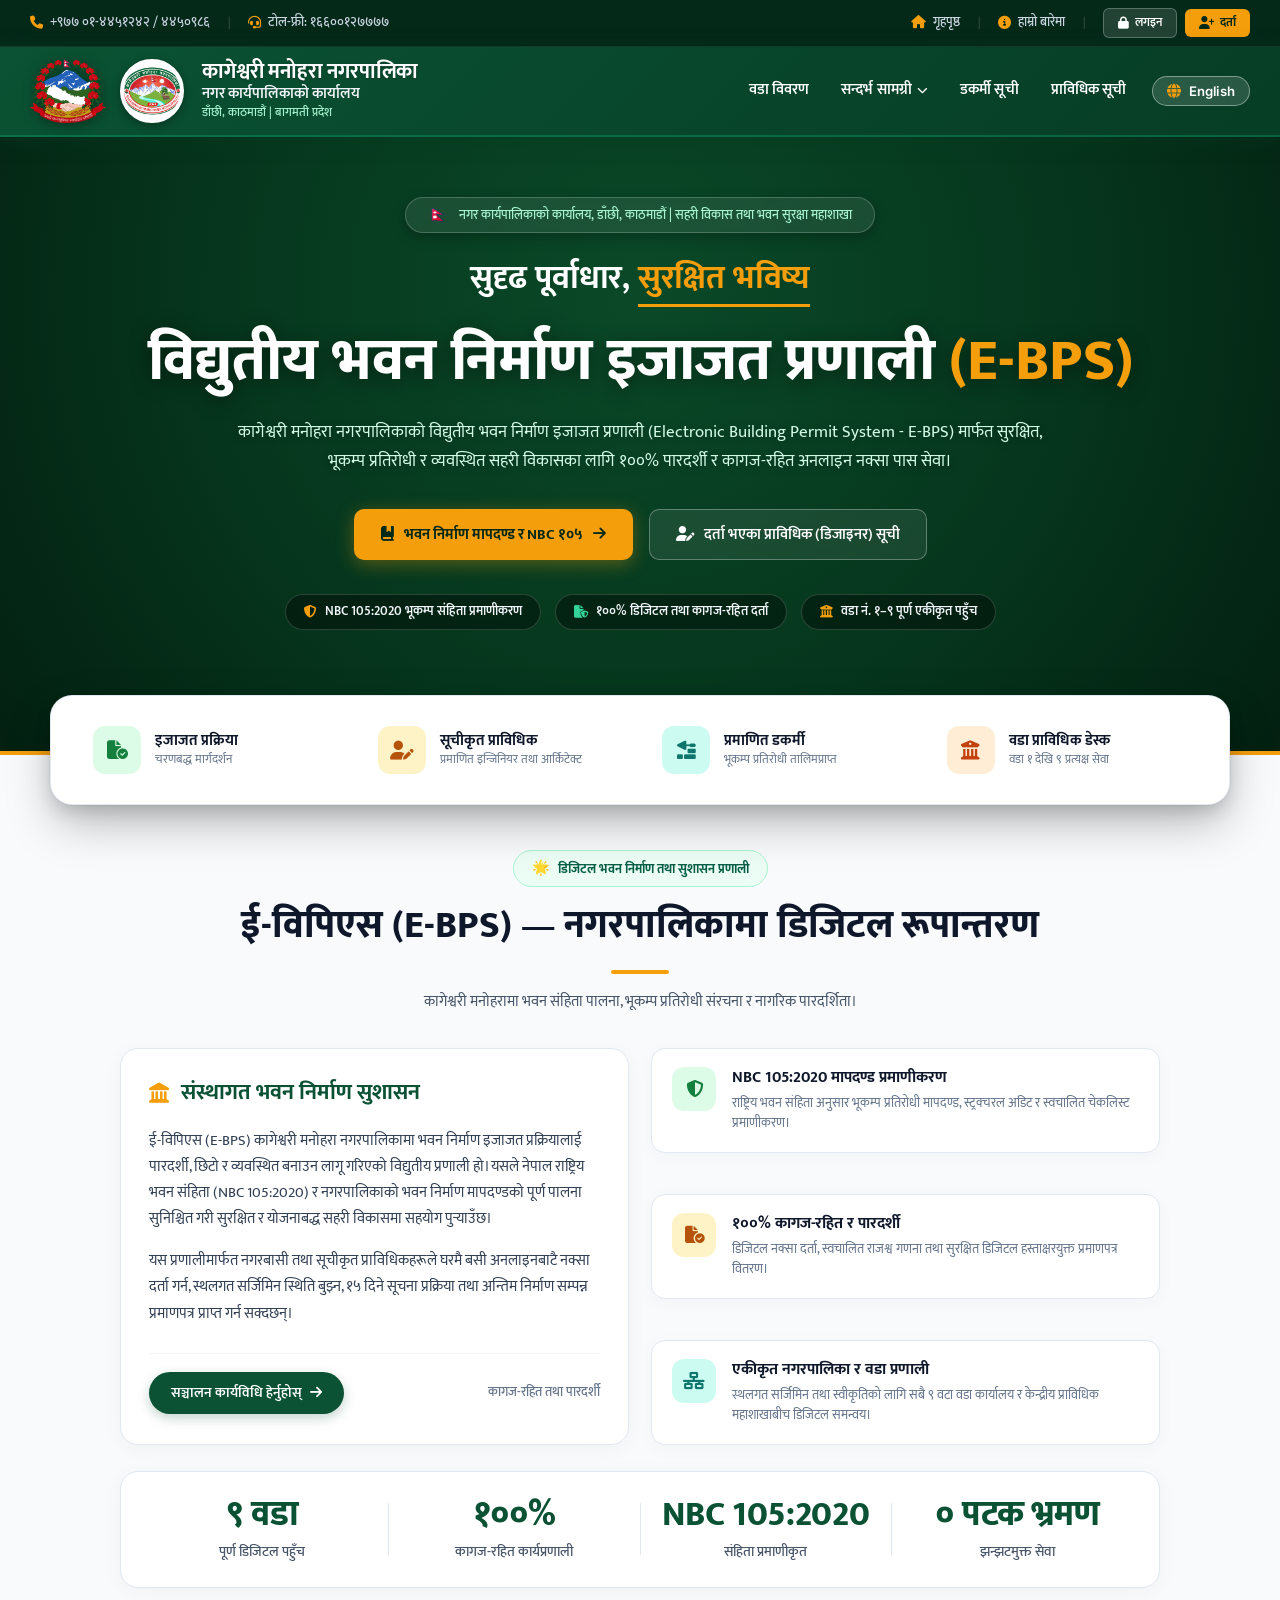
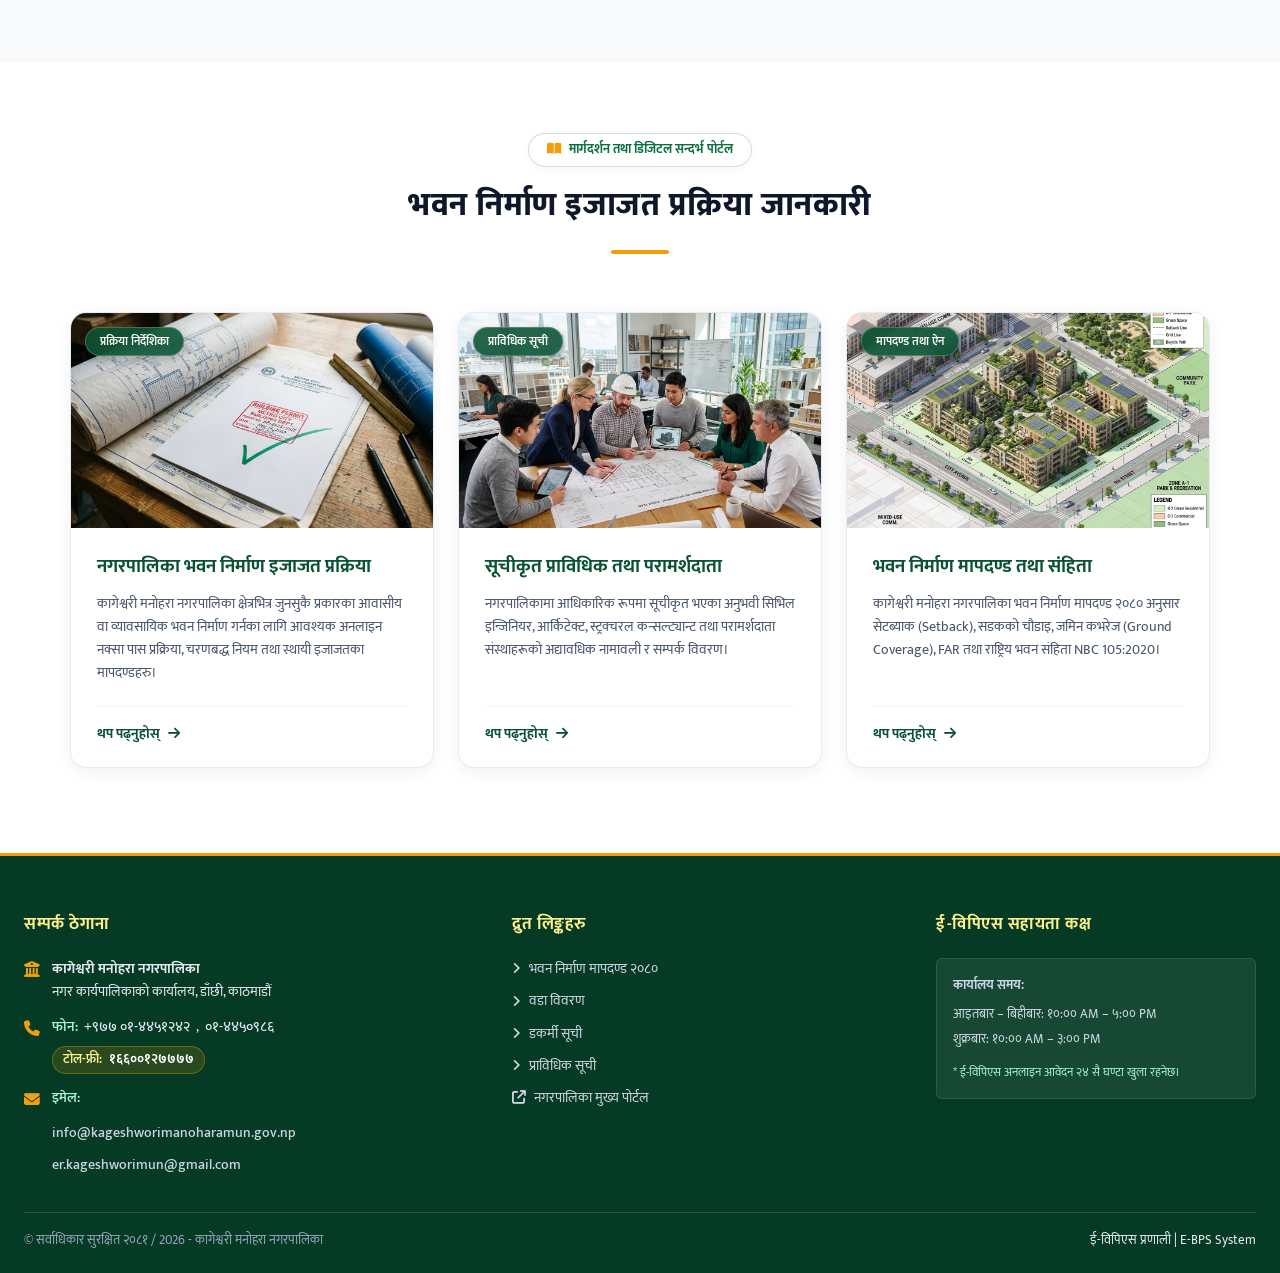
==== commit dd95010a: "Tighten About section width and spacing to compact 1040px container" ====
--- a/index.html
+++ b/index.html
@@ -244,7 +244,7 @@
        4. ABOUT E-BPS SECTION (MATCHING IMAGE 2)
        ======================================================== -->
   <section class="about-ebps-section" id="about-ebps">
-    <div class="section-container">
+    <div class="about-container section-container">
       <!-- Section Header -->
       <div class="about-header-center reveal-on-scroll">
         <div class="about-pill-badge">
--- a/css/style.css
+++ b/css/style.css
@@ -563,10 +563,10 @@
   width: 100%;
   background: radial-gradient(circle at 50% 25%, #0a4928 0%, #06381e 50%, #032011 100%);
   color: #ffffff;
-  padding: 60px 24px 85px;
+  padding: 60px 24px 0;
   text-align: center;
   overflow: visible;
-  border-bottom: 1px solid rgba(255, 255, 255, 0.06);
+  border-bottom: 4px solid #f59e0b;
 }
 
 .hero-premium-container {
@@ -745,11 +745,11 @@
   color: #34d399;
 }
 
-/* Floating White Quick-Action Dock */
+/* Floating White Quick-Action Dock (3D Elevated Overlap across Hero Border) */
 .hero-quick-dock-wrapper {
   max-width: 1220px;
   width: 100%;
-  margin: 35px auto -68px;
+  margin: 40px auto -54px;
   padding: 0 20px;
   position: relative;
   z-index: 40;
@@ -758,12 +758,17 @@
 .hero-quick-dock {
   background: #ffffff;
   border-radius: 22px;
-  padding: 22px 30px;
-  box-shadow: 0 16px 40px rgba(0, 0, 0, 0.13), 0 2px 6px rgba(0, 0, 0, 0.04);
-  border: 1px solid rgba(226, 232, 240, 0.9);
+  padding: 20px 28px;
+  box-shadow: 0 20px 48px -4px rgba(0, 0, 0, 0.28), 0 8px 18px -2px rgba(0, 0, 0, 0.14), 0 0 0 1px rgba(0, 0, 0, 0.04);
+  border: 1px solid rgba(226, 232, 240, 0.95);
   display: grid;
   grid-template-columns: repeat(4, 1fr);
   gap: 16px;
+  transition: transform 0.3s cubic-bezier(0.2, 0.8, 0.2, 1), box-shadow 0.3s ease;
+}
+
+.hero-quick-dock:hover {
+  box-shadow: 0 26px 56px -4px rgba(0, 0, 0, 0.34), 0 10px 22px -2px rgba(0, 0, 0, 0.16);
 }
 
 .dock-item {
@@ -845,14 +850,20 @@
    4. ABOUT E-BPS SECTION (MATCHING IMAGE 2)
    ======================================================== */
 .about-ebps-section {
-  padding: 105px 24px 75px;
+  padding: 95px 24px 75px;
   background: #f8fafc;
   position: relative;
 }
 
+.about-container,
+.about-ebps-section .section-container {
+  max-width: 1040px;
+  margin: 0 auto;
+}
+
 .about-header-center {
   text-align: center;
-  margin-bottom: 40px;
+  margin-bottom: 34px;
   display: flex;
   flex-direction: column;
   align-items: center;
@@ -901,9 +912,9 @@
 }
 
 .about-section-subheading {
-  font-size: 1.05rem;
+  font-size: 1.02rem;
   color: #475569;
-  max-width: 720px;
+  max-width: 680px;
   line-height: 1.6;
   margin: 0;
 }
@@ -912,17 +923,17 @@
 .about-two-col-grid {
   display: grid;
   grid-template-columns: 1fr 1fr;
-  gap: 28px;
+  gap: 22px;
   align-items: stretch;
 }
 
 /* Left Card: Institutional Building Governance */
 .about-gov-card {
   background: #ffffff;
-  border-radius: 20px;
+  border-radius: 18px;
   border: 1px solid #e2e8f0;
   box-shadow: 0 4px 20px rgba(0, 0, 0, 0.04);
-  padding: 38px 36px;
+  padding: 30px 28px;
   display: flex;
   flex-direction: column;
   justify-content: space-between;
@@ -1007,19 +1018,19 @@
 .about-features-stack {
   display: flex;
   flex-direction: column;
-  gap: 16px;
+  gap: 14px;
   justify-content: space-between;
 }
 
 .feature-stack-card {
   background: #ffffff;
-  border-radius: 16px;
+  border-radius: 14px;
   border: 1px solid #e2e8f0;
   box-shadow: 0 4px 18px rgba(0, 0, 0, 0.03);
-  padding: 22px 24px;
+  padding: 18px 20px;
   display: flex;
   align-items: flex-start;
-  gap: 18px;
+  gap: 16px;
   transition: all 0.25s ease;
 }
 
@@ -1060,28 +1071,28 @@
 }
 
 .feature-title {
-  font-size: 1.08rem;
+  font-size: 1.05rem;
   font-weight: 700;
   color: #0f172a;
-  margin: 0 0 6px;
+  margin: 0 0 5px;
   line-height: 1.3;
 }
 
 .feature-desc {
-  font-size: 0.90rem;
+  font-size: 0.88rem;
   color: #64748b;
-  line-height: 1.6;
+  line-height: 1.55;
   margin: 0;
 }
 
 /* Full-Width Bottom Stats Strip */
 .about-stats-strip {
   background: #ffffff;
-  border-radius: 20px;
+  border-radius: 18px;
   border: 1px solid #e2e8f0;
   box-shadow: 0 4px 20px rgba(0, 0, 0, 0.04);
-  padding: 32px 40px;
-  margin-top: 36px;
+  padding: 24px 32px;
+  margin-top: 26px;
   display: grid;
   grid-template-columns: 1fr auto 1fr auto 1fr auto 1fr;
   align-items: center;
@@ -1115,8 +1126,14 @@
 
 /* Responsive Breakpoints for Hero & About */
 @media (max-width: 1024px) {
+  .hero-quick-dock-wrapper {
+    margin-bottom: -60px;
+  }
   .hero-quick-dock {
     grid-template-columns: repeat(2, 1fr);
+  }
+  .about-ebps-section {
+    padding-top: 105px;
   }
   .about-two-col-grid {
     grid-template-columns: 1fr;
@@ -1132,9 +1149,15 @@
 }
 
 @media (max-width: 640px) {
+  .hero-quick-dock-wrapper {
+    margin-bottom: -40px;
+  }
   .hero-quick-dock {
     grid-template-columns: 1fr;
     padding: 16px;
+  }
+  .about-ebps-section {
+    padding-top: 75px;
   }
   .hero-action-buttons {
     flex-direction: column;
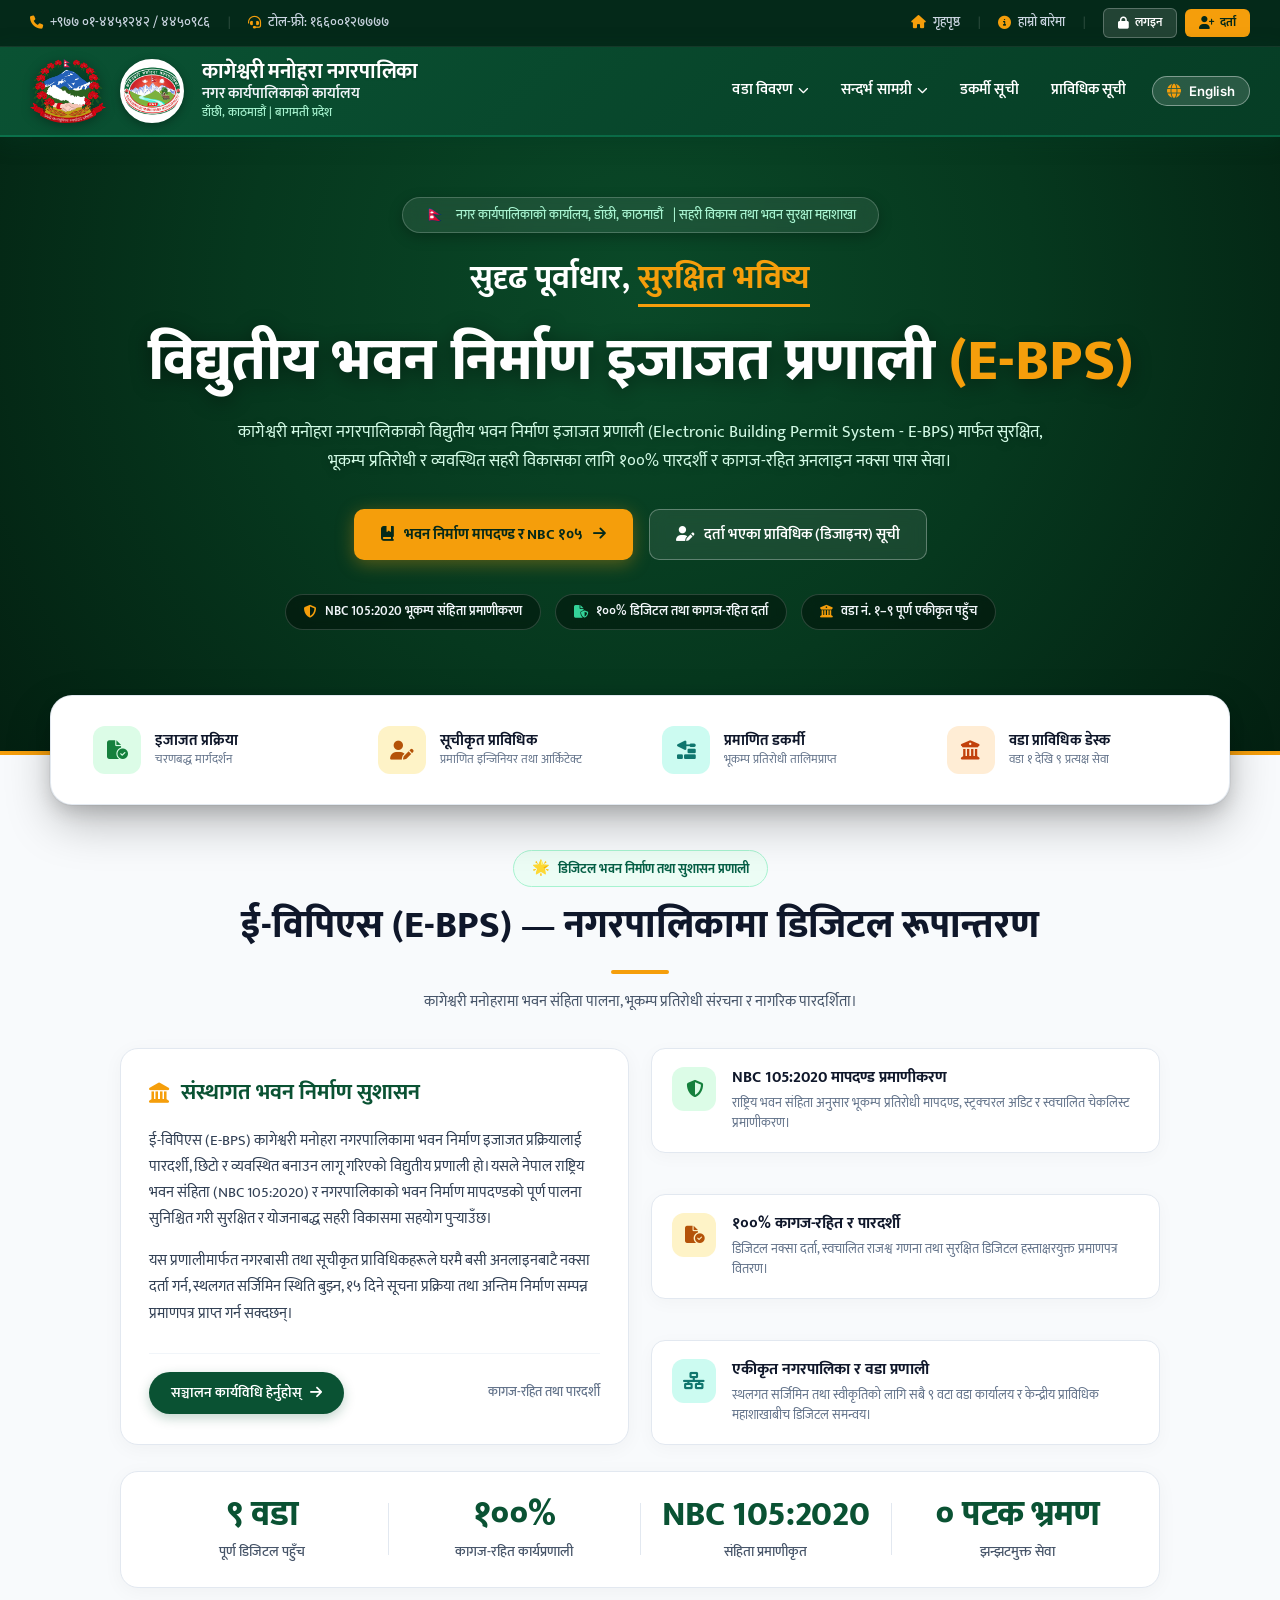
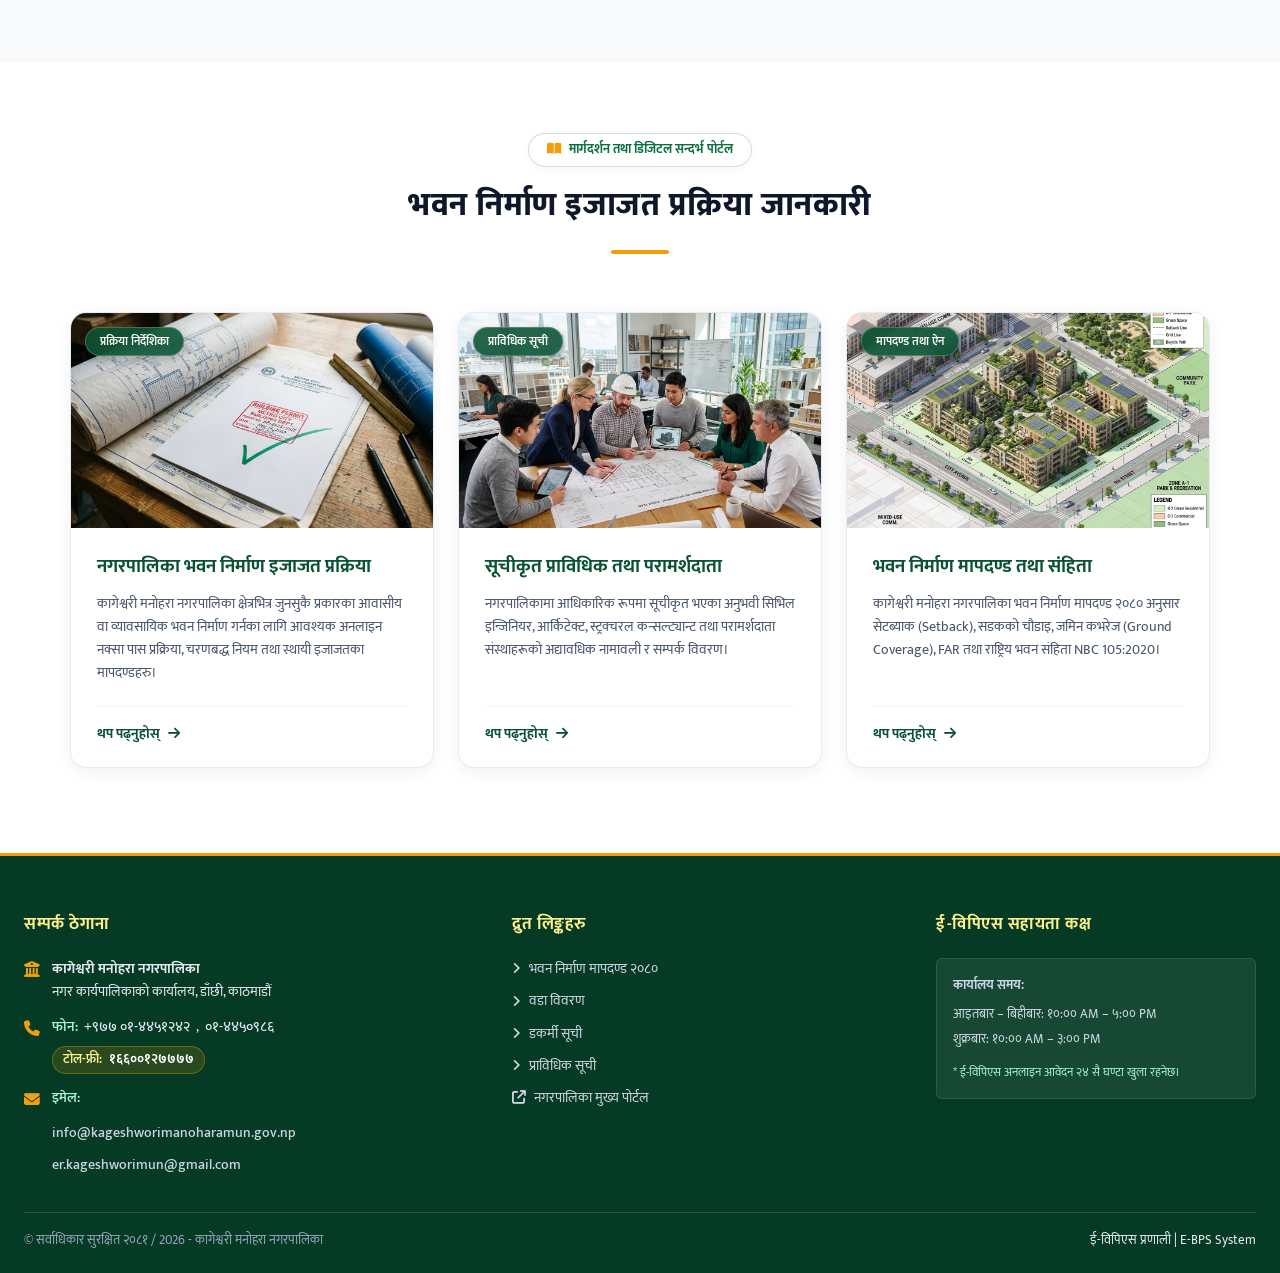
==== commit 9a0709c0: "Fix Ward dropdown, 5-item References consistency, mobile menu toggle, and responsive hero pill" ====
--- a/index.html
+++ b/index.html
@@ -99,23 +99,38 @@
 
       <!-- Navigation Menu Items -->
       <div class="navbar-nav" id="navbarCollapse">
-        <!-- Ward Details -->
-        <a href="pages/ward-info.html" class="nav-link">
-          <span data-i18n="navWard">वडा विवरण</span>
-        </a>
+        <!-- Ward Details Dropdown -->
+        <div class="nav-dropdown">
+          <a href="pages/ward-info.html" class="nav-link">
+            <span data-i18n="navWard">वडा विवरण</span>
+            <i class="fa-solid fa-chevron-down"></i>
+          </a>
+          <div class="dropdown-menu">
+            <a href="pages/ward-info.html" class="dropdown-item"><i class="fa-solid fa-layer-group"></i> <strong><span data-i18n="allWards">सबै वडा विवरण (१–९)</span></strong></a>
+            <a href="pages/ward-info.html#ward-1" class="dropdown-item"><i class="fa-solid fa-location-dot"></i> <span data-i18n="ward1">वडा नं. १ (गागलफेदी)</span></a>
+            <a href="pages/ward-info.html#ward-2" class="dropdown-item"><i class="fa-solid fa-location-dot"></i> <span data-i18n="ward2">वडा नं. २ (आलापोट)</span></a>
+            <a href="pages/ward-info.html#ward-3" class="dropdown-item"><i class="fa-solid fa-location-dot"></i> <span data-i18n="ward3">वडा नं. ३ (भद्रबास)</span></a>
+            <a href="pages/ward-info.html#ward-4" class="dropdown-item"><i class="fa-solid fa-location-dot"></i> <span data-i18n="ward4">वडा नं. ४ (डाँछी)</span></a>
+            <a href="pages/ward-info.html#ward-5" class="dropdown-item"><i class="fa-solid fa-location-dot"></i> <span data-i18n="ward5">वडा नं. ५ (थली)</span></a>
+            <a href="pages/ward-info.html#ward-6" class="dropdown-item"><i class="fa-solid fa-location-dot"></i> <span data-i18n="ward6">वडा नं. ६ (मूलपानी)</span></a>
+            <a href="pages/ward-info.html#ward-7" class="dropdown-item"><i class="fa-solid fa-location-dot"></i> <span data-i18n="ward7">वडा नं. ७ (काँडाघारी)</span></a>
+            <a href="pages/ward-info.html#ward-8" class="dropdown-item"><i class="fa-solid fa-location-dot"></i> <span data-i18n="ward8">वडा नं. ८ (गोठाटार)</span></a>
+            <a href="pages/ward-info.html#ward-9" class="dropdown-item"><i class="fa-solid fa-location-dot"></i> <span data-i18n="ward9">वडा नं. ९ (गोठाटार दक्षिण)</span></a>
+          </div>
+        </div>
 
         <!-- References Dropdown -->
         <div class="nav-dropdown">
-          <a href="#references" class="nav-link">
+          <a href="pages/bylaws.html" class="nav-link">
             <span data-i18n="navReferences">सन्दर्भ सामग्री</span>
             <i class="fa-solid fa-chevron-down"></i>
           </a>
           <div class="dropdown-menu">
-            <a href="pages/bylaws.html" class="dropdown-item"><i class="fa-solid fa-book"></i> <span data-i18n="bylawsDoc">भवन निर्माण मापदण्ड २०८०</span></a>
-            <a href="pages/bylaws.html" class="dropdown-item"><i class="fa-solid fa-building-shield"></i> <span data-i18n="nbcCode">राष्ट्रिय भवन संहिता (NBC 105)</span></a>
-            <a href="pages/process-guide.html" class="dropdown-item"><i class="fa-solid fa-file-invoice"></i> <span data-i18n="docChecklist">आवश्यक कागजात चेकलिस्ट</span></a>
-            <a href="pages/process-guide.html" class="dropdown-item"><i class="fa-solid fa-hand-holding-dollar"></i> <span data-i18n="feeRates">राजश्व तथा दस्तुर दररेट</span></a>
-            <a href="pages/bylaws.html" class="dropdown-item"><i class="fa-solid fa-signature"></i> <span data-i18n="digiSign">डिजिटल हस्ताक्षर निर्देशिका</span></a>
+            <a href="pages/bylaws.html#bylaws-2080" class="dropdown-item"><i class="fa-solid fa-book"></i> <span data-i18n="bylawsDoc">भवन निर्माण मापदण्ड २०८०</span></a>
+            <a href="pages/bylaws.html#nbc-105" class="dropdown-item"><i class="fa-solid fa-building-shield"></i> <span data-i18n="nbcCode">राष्ट्रिय भवन संहिता (NBC 105)</span></a>
+            <a href="pages/process-guide.html#checklist" class="dropdown-item"><i class="fa-solid fa-file-invoice"></i> <span data-i18n="docChecklist">आवश्यक कागजात चेकलिस्ट</span></a>
+            <a href="pages/process-guide.html#fees" class="dropdown-item"><i class="fa-solid fa-hand-holding-dollar"></i> <span data-i18n="feeRates">राजश्व तथा दस्तुर दररेट</span></a>
+            <a href="pages/bylaws.html#digital-signature" class="dropdown-item"><i class="fa-solid fa-signature"></i> <span data-i18n="digiSign">डिजिटल हस्ताक्षर निर्देशिका</span></a>
           </div>
         </div>
 
@@ -146,7 +161,8 @@
       <!-- Top Department Badge -->
       <div class="hero-dept-badge reveal-on-scroll">
         <span class="nepal-flag-icon">🇳🇵</span>
-        <span data-i18n="heroDeptPill">नगर कार्यपालिकाको कार्यालय, डाँछी, काठमाडौं | सहरी विकास तथा भवन सुरक्षा महाशाखा</span>
+        <span class="hero-dept-main" data-i18n="heroDeptPillMain">नगर कार्यपालिकाको कार्यालय, डाँछी, काठमाडौं</span>
+        <span class="hero-dept-sub" data-i18n="heroDeptPillSub"> | सहरी विकास तथा भवन सुरक्षा महाशाखा</span>
       </div>
 
       <!-- Motto Tagline with Golden Underline -->
--- a/css/style.css
+++ b/css/style.css
@@ -1670,46 +1670,492 @@
    RESPONSIVE DESIGN
    ======================================================== */
 @media (max-width: 900px) {
+  .top-bar {
+    padding: 6px 0;
+  }
   .top-bar-container {
     flex-direction: column;
-    align-items: flex-start;
-  }
+    align-items: center;
+    gap: 8px;
+    padding: 4px 12px;
+  }
+  .top-contact-info {
+    font-size: 0.78rem;
+    gap: 10px;
+    flex-wrap: wrap;
+    justify-content: center;
+  }
+  .top-right-group {
+    width: 100%;
+    justify-content: center;
+    flex-wrap: wrap;
+    gap: 8px;
+    font-size: 0.78rem;
+  }
+  .btn-top-login,
+  .btn-top-signup {
+    padding: 4px 10px;
+    font-size: 0.76rem;
+  }
+
+  /* Header and Mobile Hamburger Toggle */
+  .header-container {
+    padding: 8px 12px;
+    gap: 10px;
+    width: 100%;
+    display: flex;
+    align-items: center;
+    justify-content: space-between;
+  }
+  .brand-identity {
+    display: flex;
+    align-items: center;
+    gap: 8px;
+    flex: 1;
+    min-width: 0;
+  }
+  .logos-group {
+    display: flex;
+    align-items: center;
+    gap: 6px;
+    flex-shrink: 0;
+  }
+  .logo-nepal {
+    height: 40px;
+    width: auto;
+  }
+  .logo-kageshwori-wrap {
+    width: 40px;
+    height: 40px;
+    padding: 1.5px;
+    border-width: 1.5px;
+  }
+  .brand-text {
+    min-width: 0;
+    flex: 1;
+    overflow: hidden;
+  }
+  .gov-title {
+    font-size: 0.88rem !important;
+    line-height: 1.2;
+    white-space: nowrap;
+    overflow: hidden;
+    text-overflow: ellipsis;
+  }
+  body.lang-en .gov-title {
+    font-size: 0.82rem !important;
+  }
+  .gov-office {
+    font-size: 0.72rem !important;
+    line-height: 1.2;
+    white-space: nowrap;
+    overflow: hidden;
+    text-overflow: ellipsis;
+  }
+  .gov-location {
+    font-size: 0.66rem !important;
+    line-height: 1.2;
+    white-space: nowrap;
+    overflow: hidden;
+    text-overflow: ellipsis;
+  }
+
+  /* Pinned Mobile Hamburger Button */
+  .mobile-nav-toggle {
+    display: flex !important;
+    align-items: center;
+    justify-content: center;
+    flex-shrink: 0;
+    margin-left: auto;
+    padding: 7px 11px;
+    font-size: 1.3rem;
+    background: rgba(255, 255, 255, 0.15);
+    border: 1.5px solid rgba(255, 255, 255, 0.35);
+    border-radius: var(--radius-sm);
+    color: #ffffff;
+    cursor: pointer;
+    transition: all 0.2s ease;
+  }
+  .mobile-nav-toggle:hover {
+    background: rgba(255, 255, 255, 0.25);
+  }
+
+  /* Mobile Navigation Drawer */
   .navbar-nav {
     display: none;
     position: absolute;
     top: 100%;
     left: 0;
+    right: 0;
     width: 100%;
-    background: var(--primary-dark);
+    background: #06381e;
+    border-top: 2px solid #10b981;
     flex-direction: column;
-    padding: 15px 20px;
-    box-shadow: 0 10px 20px rgba(0, 0, 0, 0.35);
+    padding: 14px 16px 20px;
+    box-shadow: 0 15px 35px rgba(0, 0, 0, 0.45);
+    max-height: calc(100vh - 75px);
+    overflow-y: auto;
+    z-index: 1000;
+    gap: 6px;
   }
   .navbar-nav.show {
-    display: flex;
-  }
-  .mobile-nav-toggle {
-    display: block;
-  }
-  .hero-motto-tagline {
-    font-size: 1.15rem;
-  }
-  .hero-title-main {
+    display: flex !important;
+  }
+  .nav-link {
+    width: 100%;
+    justify-content: space-between;
+    padding: 10px 14px;
+    font-size: 0.98rem;
+    background: rgba(255, 255, 255, 0.05);
+    border-radius: 8px;
+  }
+  .nav-link::after {
+    display: none;
+  }
+  .nav-dropdown {
+    width: 100%;
+  }
+  .nav-dropdown .dropdown-menu {
+    position: static;
+    width: 100%;
+    opacity: 1;
+    visibility: visible;
+    transform: none;
+    box-shadow: none;
+    background: rgba(0, 0, 0, 0.25);
+    border-radius: 8px;
+    border: 1px solid rgba(255, 255, 255, 0.12);
+    border-top: 2px solid #10b981;
+    margin-top: 5px;
+    padding: 6px 0;
+    display: none;
+  }
+  .nav-dropdown.open .dropdown-menu {
+    display: block !important;
+  }
+  .nav-dropdown.open .nav-link i.fa-chevron-down {
+    transform: rotate(180deg);
+  }
+  .dropdown-item {
+    color: #f1f5f9;
+    padding: 8px 14px;
+    font-size: 0.88rem;
+  }
+  .dropdown-item:hover {
+    background: rgba(16, 185, 129, 0.25);
+    color: #ffffff;
+    padding-left: 18px;
+  }
+  .dropdown-item i {
+    color: #34d399;
+  }
+  .nav-lang-btn {
+    margin: 10px 0 0 0;
+    width: 100%;
+    justify-content: center;
+    padding: 9px;
+  }
+
+  /* Hero Adjustments on Mobile/Tablet */
+  .hero-premium-section {
+    padding: 40px 16px 0;
+  }
+  .hero-dept-badge {
+    font-size: 0.78rem;
+    padding: 6px 14px;
+    margin-bottom: 16px;
+    max-width: 98%;
+  }
+  .hero-dept-sub {
+    display: none !important;
+  }
+  .hero-motto-headline {
+    font-size: 1.25rem;
+    margin-bottom: 12px;
+  }
+  .hero-main-title {
     font-size: 1.85rem;
-    line-height: 1.22;
-  }
-  .hero-nav-arrow {
-    display: none;
-  }
-  .hero-slider-dots {
-    bottom: 16px;
-  }
+    line-height: 1.25;
+    margin-bottom: 14px;
+  }
+  .hero-description {
+    font-size: 0.92rem;
+    line-height: 1.6;
+    margin-bottom: 22px;
+    padding: 0 4px;
+  }
+  .hero-action-buttons {
+    flex-direction: column;
+    width: 100%;
+    gap: 10px;
+    margin-bottom: 22px;
+  }
+  .hero-btn-primary,
+  .hero-btn-secondary {
+    width: 100%;
+    justify-content: center;
+    padding: 12px 16px;
+    font-size: 0.92rem;
+  }
+  .hero-compliance-capsules {
+    flex-direction: column;
+    gap: 8px;
+    width: 100%;
+    margin-bottom: 20px;
+  }
+  .compliance-capsule {
+    width: 100%;
+    justify-content: center;
+    font-size: 0.78rem;
+    padding: 6px 12px;
+  }
+  .hero-quick-dock {
+    grid-template-columns: 1fr;
+    padding: 12px;
+    gap: 8px;
+  }
+
+  /* Grids & Footers */
   .cards-grid {
     grid-template-columns: 1fr;
   }
   .footer-container {
     grid-template-columns: 1fr;
   }
+}
+
+/* ========================================================
+   11B. LIST PAGE HEADER & WARD / BYLAWS STYLING
+   ======================================================== */
+.list-page-header {
+  background: linear-gradient(135deg, #0a5233 0%, #063d25 50%, #042919 100%);
+  color: #ffffff;
+  padding: 36px 20px 40px;
+  position: relative;
+  overflow: hidden;
+  box-shadow: 0 10px 25px rgba(10, 82, 51, 0.18);
+  border-bottom: 4px solid #10b981;
+}
+
+.list-page-header::after {
+  content: '';
+  position: absolute;
+  top: -40%;
+  right: -5%;
+  width: 380px;
+  height: 380px;
+  background: radial-gradient(circle, rgba(16, 185, 129, 0.22) 0%, transparent 70%);
+  pointer-events: none;
+}
+
+.list-header-container {
+  max-width: 1200px;
+  margin: 0 auto;
+  position: relative;
+  z-index: 2;
+}
+
+.breadcrumb-trail {
+  display: flex;
+  align-items: center;
+  gap: 8px;
+  font-size: 0.88rem;
+  color: #a7f3d0;
+  margin-bottom: 14px;
+}
+
+.breadcrumb-trail a {
+  color: #a7f3d0;
+  text-decoration: none;
+  display: inline-flex;
+  align-items: center;
+  gap: 6px;
+  transition: color 0.2s ease;
+}
+
+.breadcrumb-trail a:hover {
+  color: #ffffff;
+  text-decoration: underline;
+}
+
+.list-title-wrap {
+  display: flex;
+  align-items: center;
+  gap: 18px;
+}
+
+.list-icon-badge {
+  width: 58px;
+  height: 58px;
+  border-radius: 14px;
+  background: rgba(255, 255, 255, 0.12);
+  border: 1.5px solid rgba(16, 185, 129, 0.4);
+  display: flex;
+  align-items: center;
+  justify-content: center;
+  color: #fbbf24;
+  font-size: 1.7rem;
+  flex-shrink: 0;
+  box-shadow: 0 4px 15px rgba(0, 0, 0, 0.2);
+}
+
+.list-page-heading {
+  font-size: 1.85rem;
+  font-weight: 700;
+  color: #ffffff;
+  margin: 0 0 6px 0;
+  line-height: 1.25;
+}
+
+.list-page-subheading {
+  font-size: 0.98rem;
+  color: #d1fae5;
+  margin: 0;
+  line-height: 1.5;
+  max-width: 820px;
+}
+
+@media (max-width: 768px) {
+  .list-page-header {
+    padding: 24px 16px 28px;
+  }
+  .list-title-wrap {
+    flex-direction: column;
+    align-items: flex-start;
+    gap: 12px;
+  }
+  .list-icon-badge {
+    width: 46px;
+    height: 46px;
+    font-size: 1.3rem;
+  }
+  .list-page-heading {
+    font-size: 1.35rem;
+  }
+  .list-page-subheading {
+    font-size: 0.88rem;
+  }
+}
+
+/* Ward Cards Styling */
+.ward-grid-container {
+  display: grid;
+  grid-template-columns: repeat(auto-fit, minmax(320px, 1fr));
+  gap: 24px;
+}
+
+.ward-card {
+  background: #ffffff;
+  border-radius: 16px;
+  padding: 24px;
+  box-shadow: 0 4px 20px rgba(0, 0, 0, 0.05);
+  border: 1px solid #e2e8f0;
+  border-top: 4px solid var(--primary-emerald);
+  transition: all 0.3s cubic-bezier(0.4, 0, 0.2, 1);
+  display: flex;
+  flex-direction: column;
+  position: relative;
+  scroll-margin-top: 110px;
+}
+
+.ward-card:hover {
+  transform: translateY(-5px);
+  box-shadow: 0 12px 30px rgba(10, 82, 51, 0.12);
+  border-color: #cbd5e1;
+  border-top-color: var(--primary-emerald);
+}
+
+.ward-card:target {
+  outline: 3px solid #10b981;
+  box-shadow: 0 0 0 6px rgba(16, 185, 129, 0.25), 0 12px 30px rgba(10, 82, 51, 0.15);
+  animation: wardCardHighlight 1.5s ease-out;
+}
+
+@keyframes wardCardHighlight {
+  0% { transform: scale(1); }
+  50% { transform: scale(1.02); }
+  100% { transform: scale(1); }
+}
+
+.ward-header {
+  display: flex;
+  justify-content: space-between;
+  align-items: center;
+  margin-bottom: 12px;
+  gap: 10px;
+}
+
+.ward-title {
+  font-size: 1.25rem;
+  color: #0f172a;
+  font-weight: 700;
+  margin: 0;
+}
+
+.ward-location {
+  font-size: 0.92rem;
+  color: #475569;
+  margin-bottom: 14px;
+  display: flex;
+  align-items: center;
+  gap: 6px;
+}
+
+.ward-details-list {
+  list-style: none;
+  padding: 0;
+  margin: 0 0 16px 0;
+  font-size: 0.88rem;
+  color: #334155;
+  line-height: 1.85;
+}
+
+.ward-details-list li {
+  display: flex;
+  align-items: center;
+  gap: 8px;
+  padding: 4px 0;
+  border-bottom: 1px dashed #f1f5f9;
+}
+
+.ward-details-list li i {
+  color: var(--primary-emerald);
+  width: 16px;
+  font-size: 0.85rem;
+  text-align: center;
+}
+
+.ward-action-row {
+  margin-top: auto;
+  padding-top: 14px;
+  border-top: 1px solid #f1f5f9;
+  display: flex;
+  justify-content: space-between;
+  align-items: center;
+}
+
+.ward-call-btn {
+  display: inline-flex;
+  align-items: center;
+  gap: 6px;
+  font-size: 0.82rem;
+  font-weight: 600;
+  color: var(--primary-emerald);
+  text-decoration: none;
+  background: var(--bg-green-tint);
+  padding: 6px 12px;
+  border-radius: 6px;
+  transition: all 0.2s ease;
+}
+
+.ward-call-btn:hover {
+  background: var(--primary-emerald);
+  color: #ffffff;
+}
+
+/* Anchors scroll-margin */
+#bylaws-2080, #nbc-105, #digital-signature, #checklist, #fees {
+  scroll-margin-top: 110px;
 }
 
 /* ========================================================
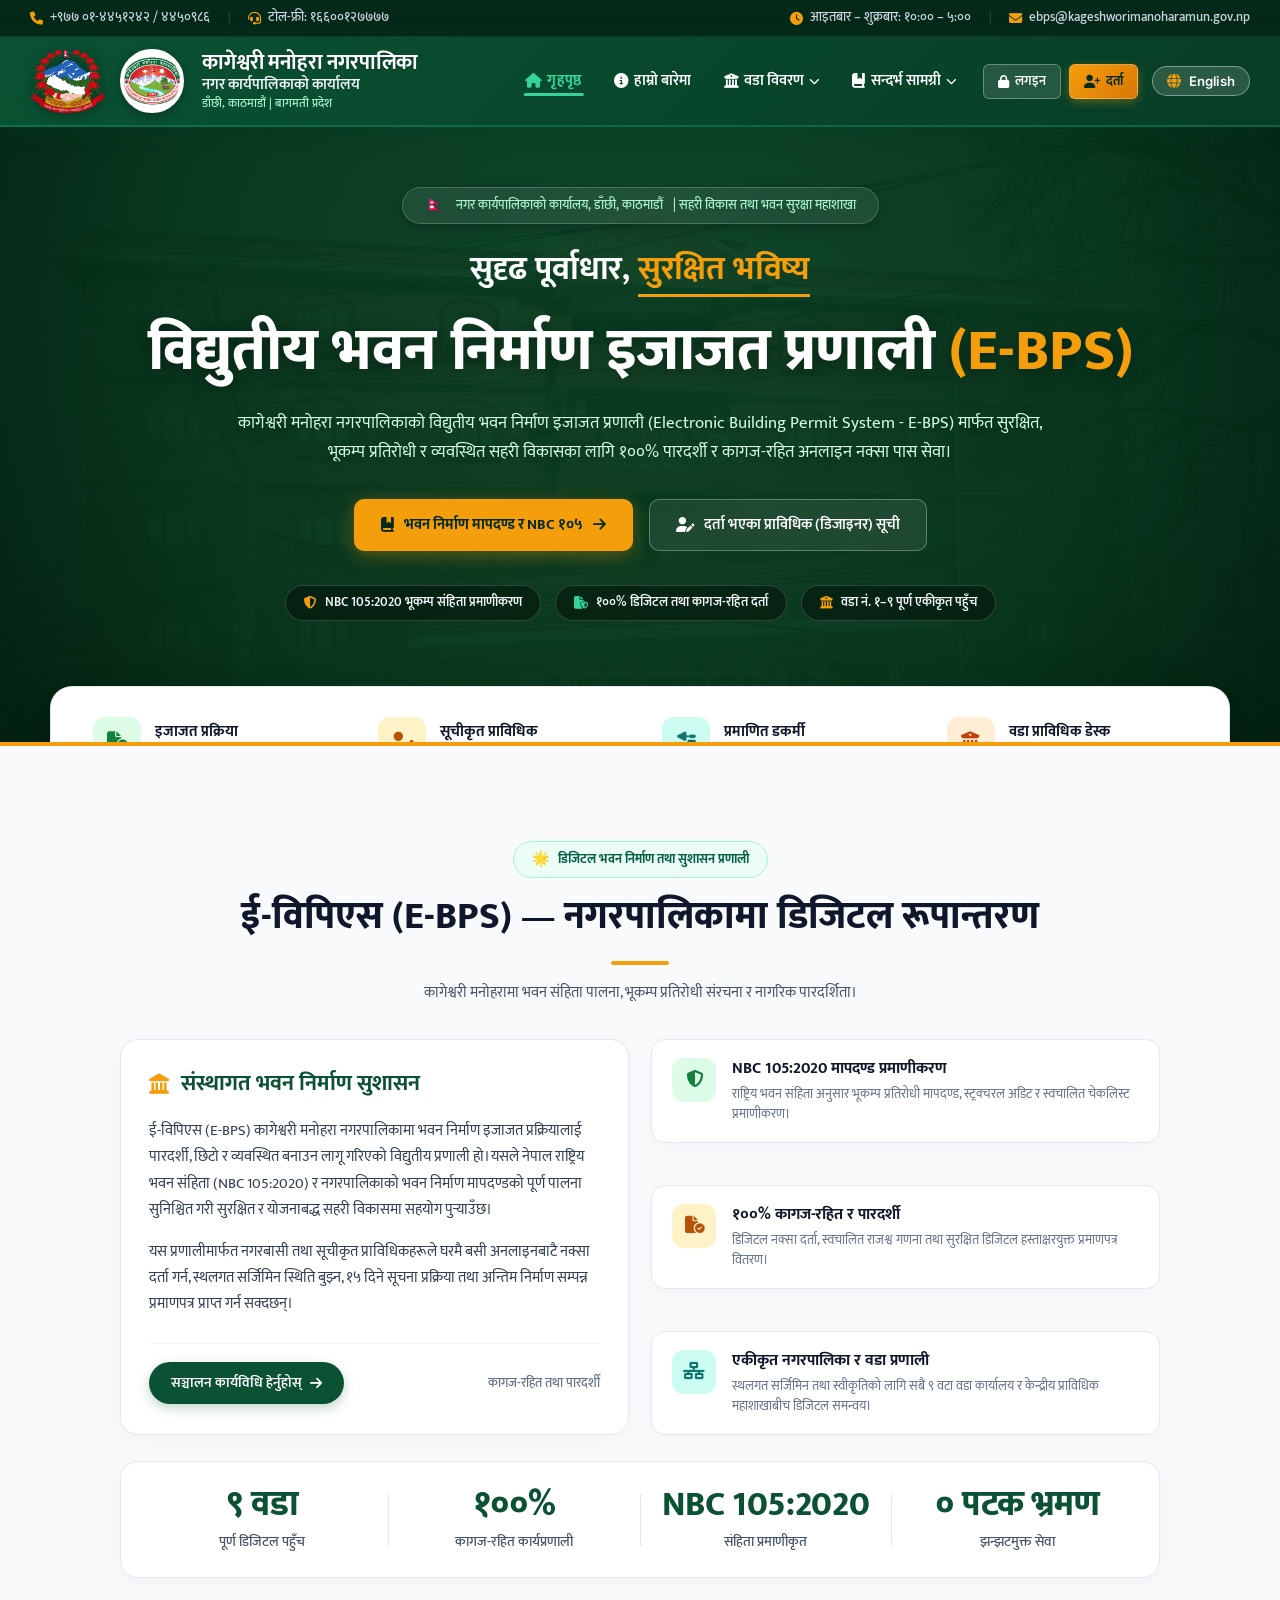
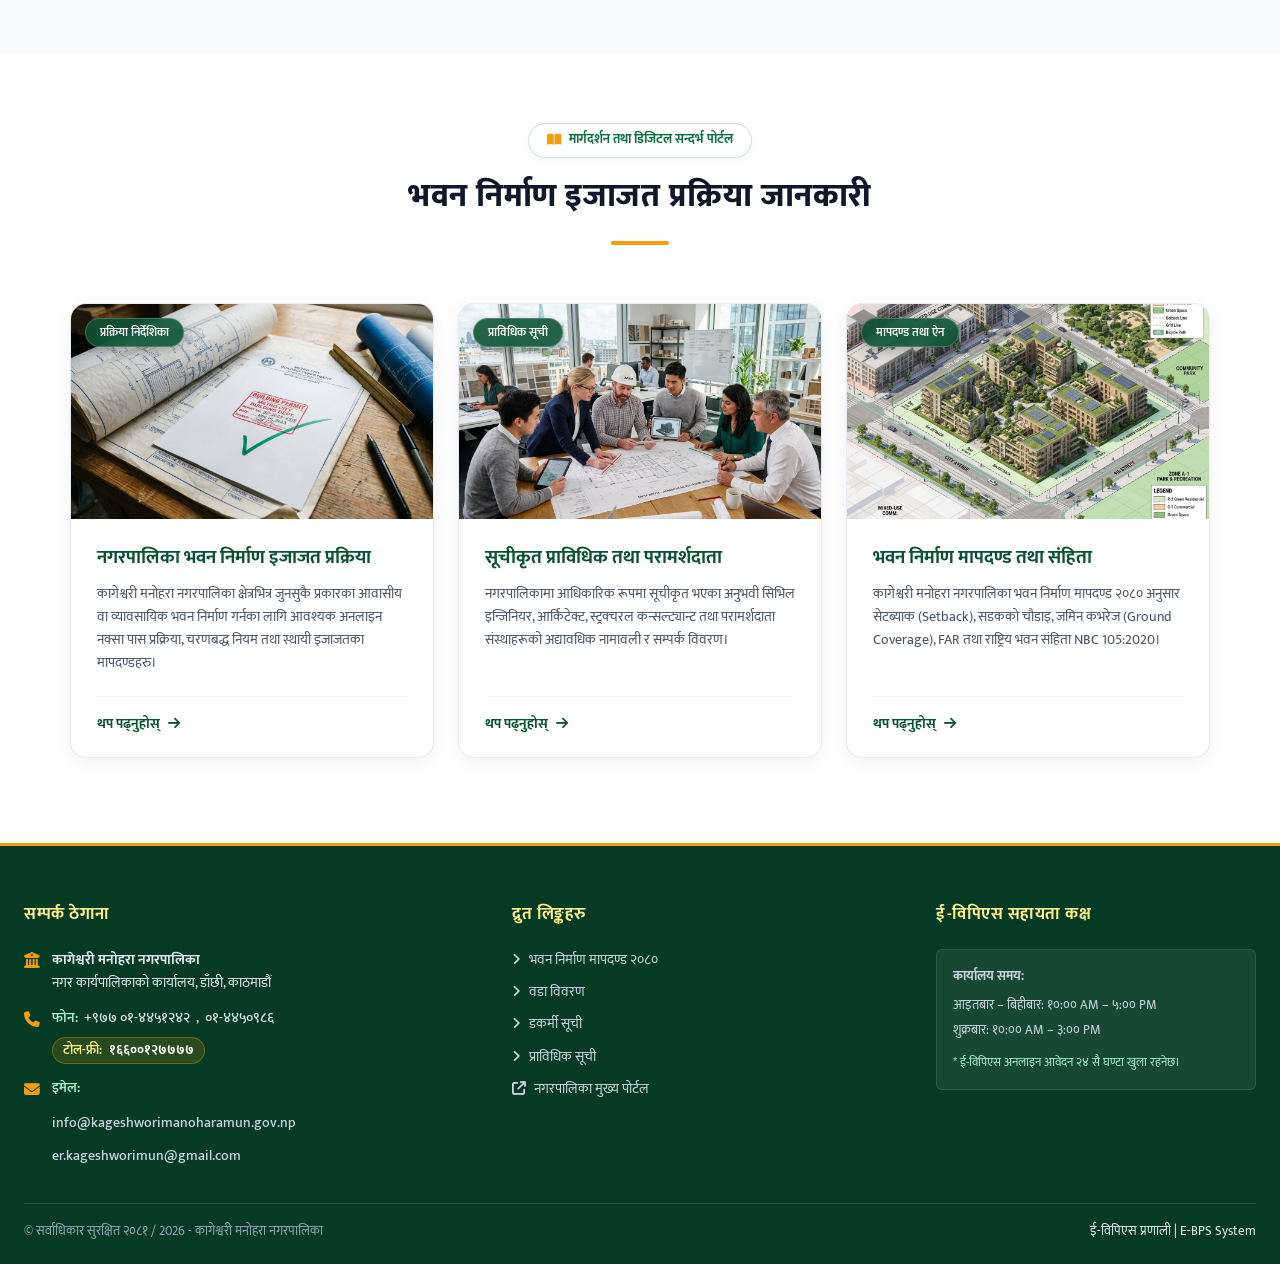
==== commit 836ee094: "Add straightened municipality building watermark to hero, streamline navbar with Home/About/Login/Si" ====
--- a/index.html
+++ b/index.html
@@ -46,26 +46,15 @@
       </div>
 
       <div class="top-bar-right">
-        <a href="#home" class="top-item">
-          <i class="fa-solid fa-house"></i>
-          <span data-i18n="navHome">गृहपृष्ठ</span>
-        </a>
+        <span class="top-item">
+          <i class="fa-solid fa-clock"></i>
+          <span>आइतबार – शुक्रबार: १०:०० – ५:००</span>
+        </span>
         <span class="top-divider">|</span>
-        <a href="#about-ebps" class="top-item">
-          <i class="fa-solid fa-circle-info"></i>
-          <span data-i18n="navAbout">हाम्रो बारेमा</span>
-        </a>
-        <span class="top-divider">|</span>
-        <div class="auth-btn-group">
-          <a href="https://ebps.kageshworimanoharamun.gov.np/webui/" class="btn-top-login">
-            <i class="fa-solid fa-lock"></i>
-            <span data-i18n="navLogin">लगइन</span>
-          </a>
-          <a href="pages/register-designer.html" class="btn-top-signup">
-            <i class="fa-solid fa-user-plus"></i>
-            <span data-i18n="navSignUp">दर्ता</span>
-          </a>
-        </div>
+        <a href="mailto:ebps@kageshworimanoharamun.gov.np" class="top-item">
+          <i class="fa-solid fa-envelope"></i>
+          <span>ebps@kageshworimanoharamun.gov.np</span>
+        </a>
       </div>
     </div>
   </header>
@@ -99,9 +88,22 @@
 
       <!-- Navigation Menu Items -->
       <div class="navbar-nav" id="navbarCollapse">
-        <!-- Ward Details Dropdown -->
+        <!-- 1. Home -->
+        <a href="#home" class="nav-link active">
+          <i class="fa-solid fa-house"></i>
+          <span data-i18n="navHome">गृहपृष्ठ</span>
+        </a>
+
+        <!-- 2. About Us -->
+        <a href="#about-ebps" class="nav-link">
+          <i class="fa-solid fa-circle-info"></i>
+          <span data-i18n="navAbout">हाम्रो बारेमा</span>
+        </a>
+
+        <!-- 3. Ward Details Dropdown -->
         <div class="nav-dropdown">
           <a href="pages/ward-info.html" class="nav-link">
+            <i class="fa-solid fa-building-columns"></i>
             <span data-i18n="navWard">वडा विवरण</span>
             <i class="fa-solid fa-chevron-down"></i>
           </a>
@@ -119,9 +121,10 @@
           </div>
         </div>
 
-        <!-- References Dropdown -->
+        <!-- 4. References Dropdown -->
         <div class="nav-dropdown">
           <a href="pages/bylaws.html" class="nav-link">
+            <i class="fa-solid fa-book-bookmark"></i>
             <span data-i18n="navReferences">सन्दर्भ सामग्री</span>
             <i class="fa-solid fa-chevron-down"></i>
           </a>
@@ -134,17 +137,19 @@
           </div>
         </div>
 
-        <!-- Masons List (Certified Masons) -->
-        <a href="pages/mason-list.html" class="nav-link">
-          <span data-i18n="navMasons">डकर्मी सूची</span>
-        </a>
-
-        <!-- Designer List -->
-        <a href="pages/designer-list.html" class="nav-link">
-          <span data-i18n="navDesigners">प्राविधिक सूची</span>
-        </a>
-
-        <!-- Language Switcher Button -->
+        <!-- 5. Auth Buttons Group (Login & Sign Up moved into Navbar) -->
+        <div class="nav-auth-group">
+          <a href="https://ebps.kageshworimanoharamun.gov.np/webui/" class="nav-btn-login">
+            <i class="fa-solid fa-lock"></i>
+            <span data-i18n="navLogin">लगइन</span>
+          </a>
+          <a href="pages/register-designer.html" class="nav-btn-signup">
+            <i class="fa-solid fa-user-plus"></i>
+            <span data-i18n="navSignUp">दर्ता</span>
+          </a>
+        </div>
+
+        <!-- 6. Language Switcher Button -->
         <button type="button" class="nav-lang-btn" id="langToggleBtn" title="भाषा परिवर्तन / Change Language">
           <i class="fa-solid fa-globe"></i>
           <span id="langBtnText">English</span>
@@ -154,9 +159,15 @@
   </nav>
 
   <!-- ========================================================
-       3. HERO SECTION (MATCHING IMAGE 1)
+       3. HERO SECTION (WITH STRAIGHTENED BUILDING WATERMARK FADE)
        ======================================================== -->
   <section class="hero-premium-section" id="home">
+    <!-- Municipal Building Watermark Faded Background Layer -->
+    <div class="hero-watermark-bg" aria-hidden="true">
+      <img src="images/kageshwori_building_straight.jpg" alt="कागेश्वरी मनोहरा नगरपालिका भवन" class="hero-watermark-img">
+      <div class="hero-watermark-overlay"></div>
+    </div>
+
     <div class="hero-premium-container">
       <!-- Top Department Badge -->
       <div class="hero-dept-badge reveal-on-scroll">
@@ -505,7 +516,7 @@
           <p style="margin-bottom: 8px;"><strong data-i18n="footerHoursTitle">कार्यालय समय:</strong></p>
           <p style="margin-bottom: 4px;" data-i18n="footerHours1">आइतबार – बिहीबार: १०:०० AM – ५:०० PM</p>
           <p style="margin-bottom: 12px;" data-i18n="footerHours2">शुक्रबार: १०:०० AM – ३:०० PM</p>
-          <p style="font-size: 0.82rem; color: #a7f3d0;">
+          <p style="font-size: 0.82rem; color: #a7f3d0;" data-i18n="footerNote247">
             * ई-विपिएस अनलाइन आवेदन २४ सै घण्टा खुला रहनेछ।
           </p>
         </div>
@@ -524,6 +535,6 @@
   </footer>
 
   <!-- Main JavaScript File -->
-  <script src="js/main.js"></script>
+  <script src="js/main.js?v=2.1"></script>
 </body>
 </html>
--- a/css/style.css
+++ b/css/style.css
@@ -502,6 +502,61 @@
   padding-left: 22px;
 }
 
+/* Auth Buttons Inside Main Navbar */
+.nav-auth-group {
+  display: inline-flex;
+  align-items: center;
+  gap: 8px;
+  margin-left: 6px;
+}
+
+.nav-btn-login {
+  background: rgba(255, 255, 255, 0.12);
+  color: #ffffff;
+  padding: 6px 14px;
+  border-radius: var(--radius-sm);
+  font-size: 0.86rem;
+  font-weight: 600;
+  display: inline-flex;
+  align-items: center;
+  gap: 6px;
+  border: 1px solid rgba(255, 255, 255, 0.3);
+  backdrop-filter: blur(8px);
+  transition: all 0.22s ease;
+  white-space: nowrap;
+}
+
+.nav-btn-login:hover {
+  background: #ffffff;
+  color: #064e3b;
+  border-color: #ffffff;
+  transform: translateY(-1px);
+  box-shadow: 0 4px 12px rgba(255, 255, 255, 0.25);
+}
+
+.nav-btn-signup {
+  background: linear-gradient(135deg, #f59e0b 0%, #d97706 100%);
+  color: #062b17;
+  padding: 6px 14px;
+  border-radius: var(--radius-sm);
+  font-size: 0.86rem;
+  font-weight: 700;
+  display: inline-flex;
+  align-items: center;
+  gap: 6px;
+  box-shadow: 0 3px 10px rgba(245, 158, 11, 0.35);
+  border: 1px solid rgba(255, 255, 255, 0.25);
+  transition: all 0.22s ease;
+  white-space: nowrap;
+}
+
+.nav-btn-signup:hover {
+  background: linear-gradient(135deg, #fbbf24 0%, #f59e0b 100%);
+  color: #041f10;
+  transform: translateY(-1px);
+  box-shadow: 0 5px 14px rgba(245, 158, 11, 0.45);
+}
+
 /* Language Switcher Button in Navbar */
 .nav-lang-btn {
   background: rgba(255, 255, 255, 0.14);
@@ -556,25 +611,65 @@
 }
 
 /* ========================================================
-   3. HERO PREMIUM SECTION (MATCHING IMAGE 1)
+   3. HERO PREMIUM SECTION (WITH STRAIGHTENED BUILDING WATERMARK FADE)
    ======================================================== */
 .hero-premium-section {
   position: relative;
   width: 100%;
-  background: radial-gradient(circle at 50% 25%, #0a4928 0%, #06381e 50%, #032011 100%);
+  background: #032011;
   color: #ffffff;
   padding: 60px 24px 0;
   text-align: center;
-  overflow: visible;
+  overflow: hidden;
   border-bottom: 4px solid #f59e0b;
 }
 
+/* Municipal Building Watermark Faded Layer */
+.hero-watermark-bg {
+  position: absolute;
+  inset: 0;
+  width: 100%;
+  height: 100%;
+  overflow: hidden;
+  pointer-events: none;
+  z-index: 0;
+}
+
+.hero-watermark-img {
+  width: 100%;
+  height: 100%;
+  object-fit: cover;
+  object-position: center 25%;
+  opacity: 0.17;
+  filter: saturate(0.9) contrast(1.15) brightness(1.1);
+  transform: scale(1.03);
+  transition: transform 9s cubic-bezier(0.25, 1, 0.5, 1);
+}
+
+.hero-premium-section:hover .hero-watermark-img {
+  transform: scale(1.07);
+}
+
+.hero-watermark-overlay {
+  position: absolute;
+  inset: 0;
+  background: radial-gradient(circle at 50% 30%, rgba(10, 73, 40, 0.72) 0%, rgba(6, 56, 30, 0.88) 60%, rgba(3, 32, 17, 0.98) 100%);
+  pointer-events: none;
+}
+
 .hero-premium-container {
+  position: relative;
+  z-index: 2;
   max-width: 1100px;
   margin: 0 auto;
   display: flex;
   flex-direction: column;
   align-items: center;
+}
+
+.hero-quick-dock-wrapper {
+  position: relative;
+  z-index: 3;
 }
 
 /* Top Department Pill Badge */
@@ -1849,6 +1944,20 @@
   .dropdown-item i {
     color: #34d399;
   }
+  .nav-auth-group {
+    display: flex;
+    flex-direction: row;
+    gap: 8px;
+    width: 100%;
+    margin: 8px 0 0 0;
+  }
+  .nav-auth-group .nav-btn-login,
+  .nav-auth-group .nav-btn-signup {
+    flex: 1;
+    justify-content: center;
+    padding: 10px 14px;
+    font-size: 0.92rem;
+  }
   .nav-lang-btn {
     margin: 10px 0 0 0;
     width: 100%;
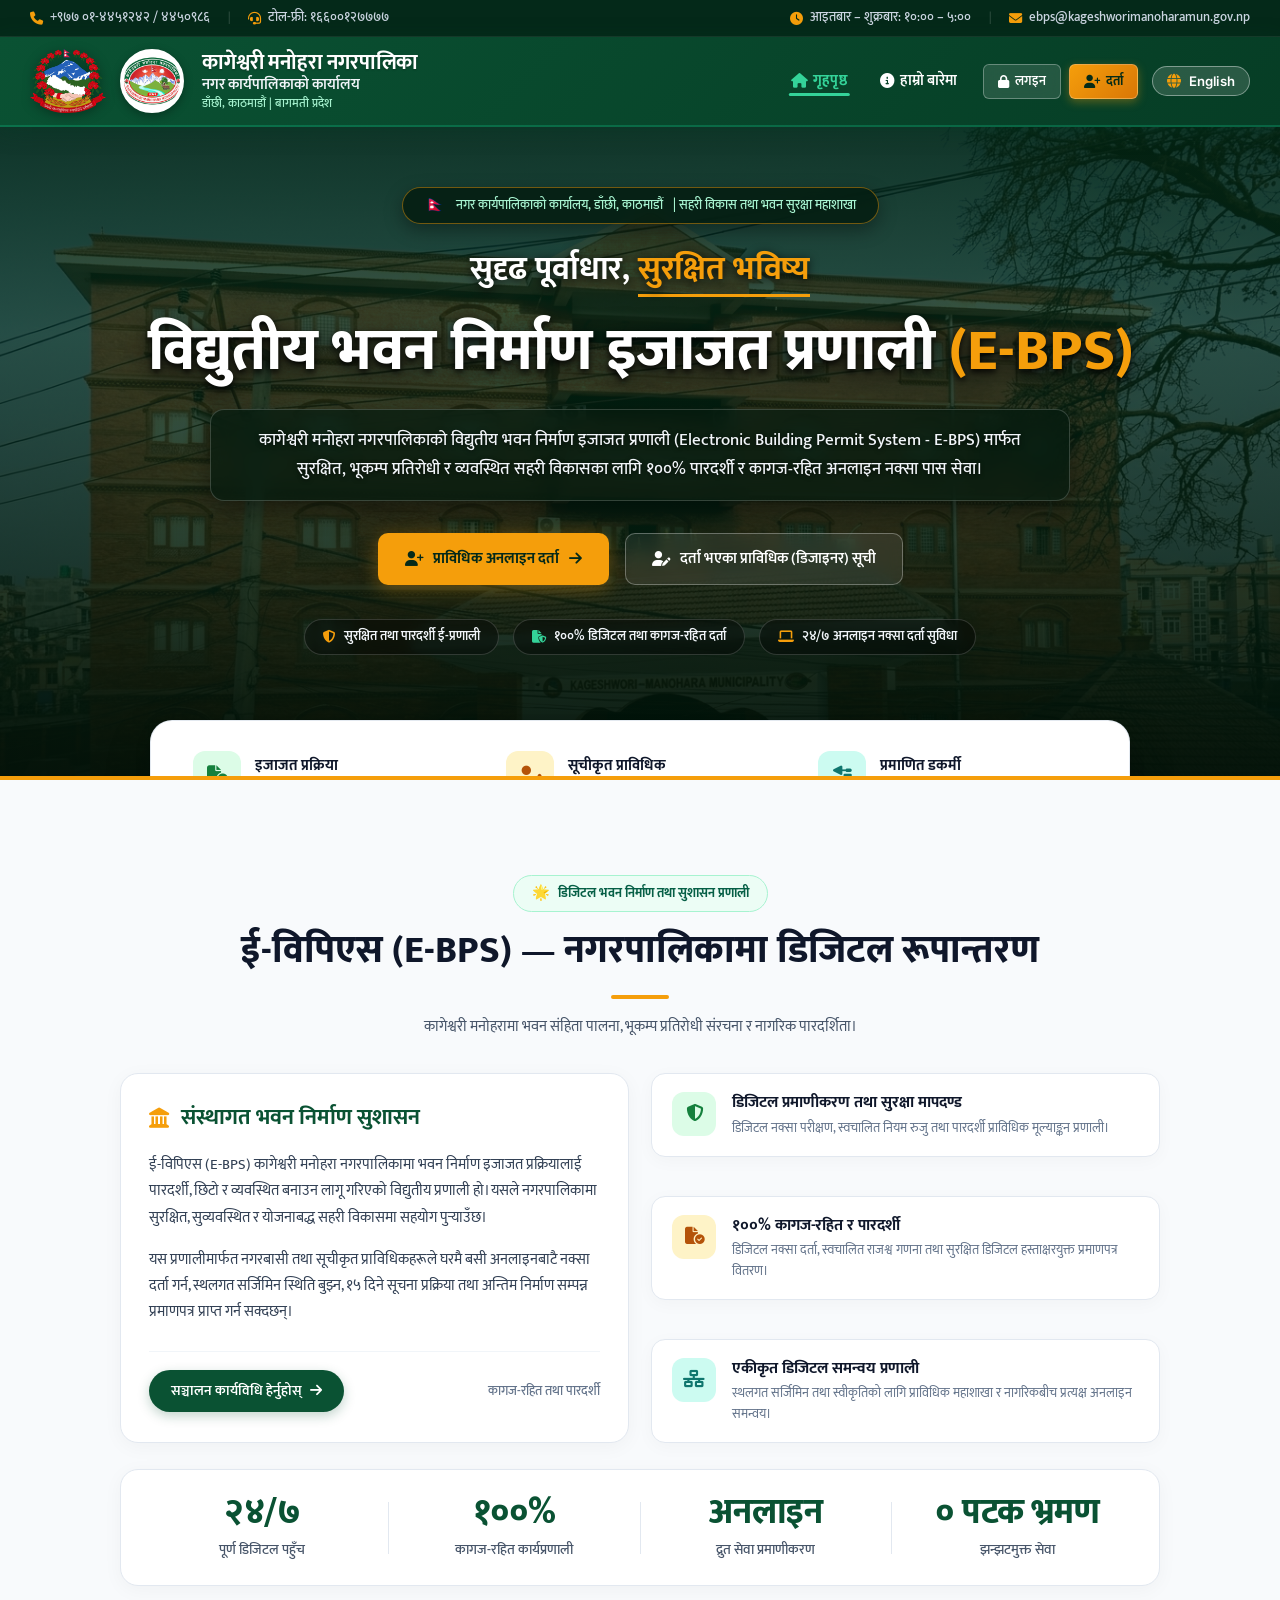
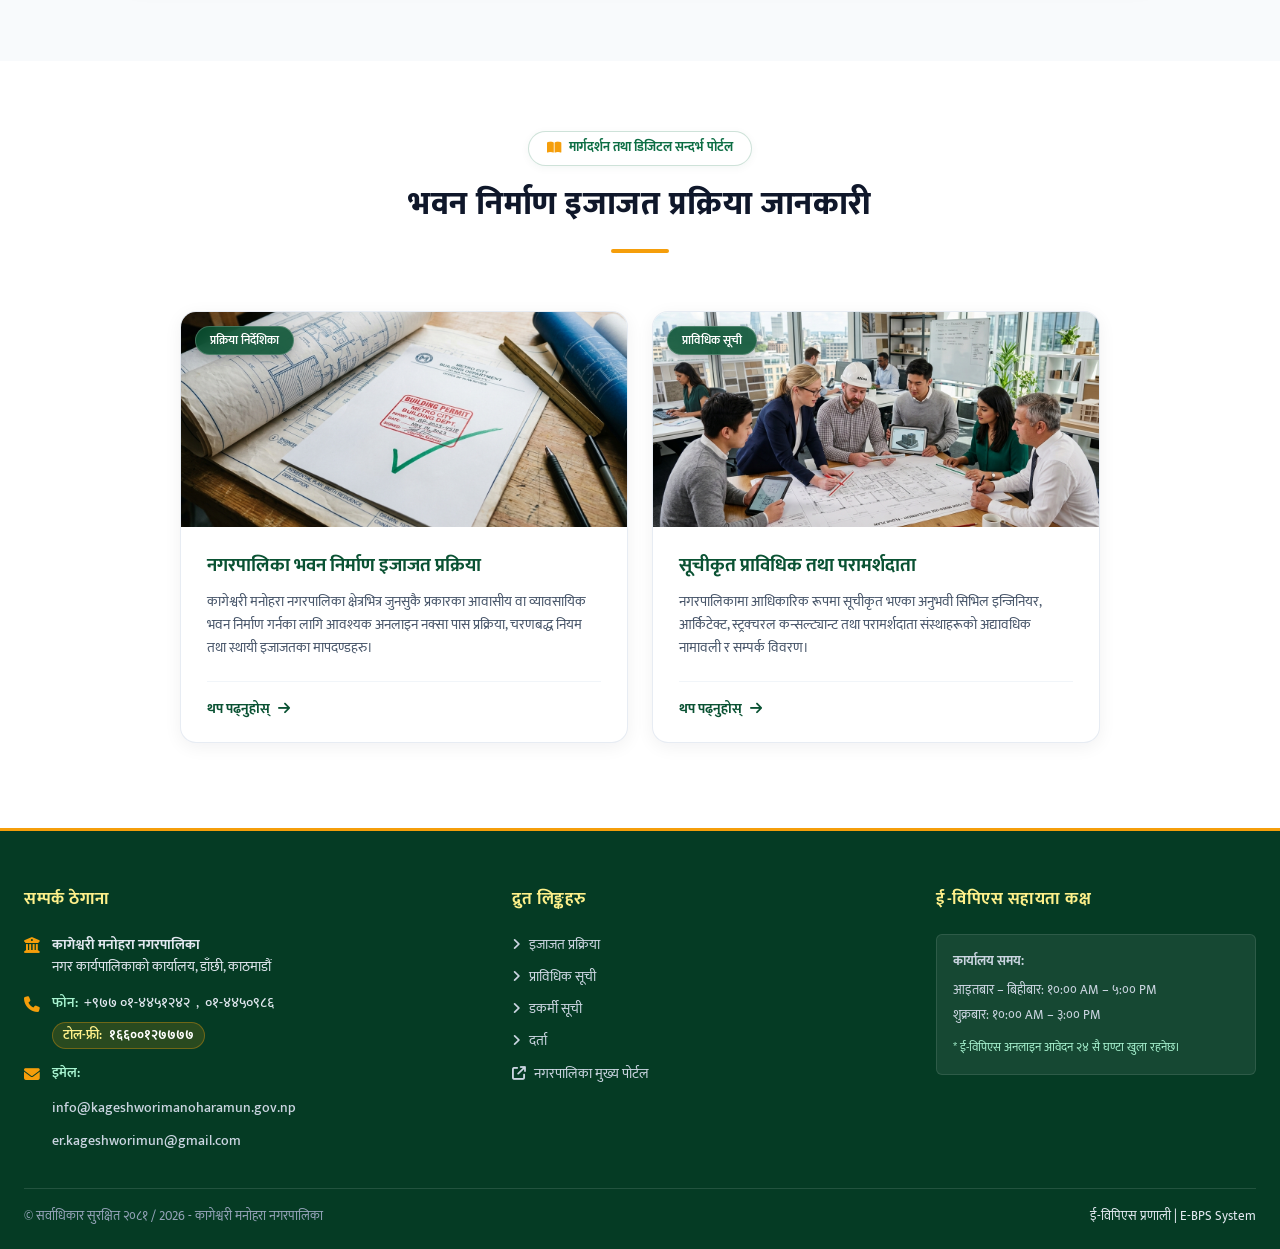
==== commit df96befa: "Remove Ward Info, References, NBC 105 and Bylaws sections; enhance hero background image clarity and" ====
--- a/index.html
+++ b/index.html
@@ -100,44 +100,7 @@
           <span data-i18n="navAbout">हाम्रो बारेमा</span>
         </a>
 
-        <!-- 3. Ward Details Dropdown -->
-        <div class="nav-dropdown">
-          <a href="pages/ward-info.html" class="nav-link">
-            <i class="fa-solid fa-building-columns"></i>
-            <span data-i18n="navWard">वडा विवरण</span>
-            <i class="fa-solid fa-chevron-down"></i>
-          </a>
-          <div class="dropdown-menu">
-            <a href="pages/ward-info.html" class="dropdown-item"><i class="fa-solid fa-layer-group"></i> <strong><span data-i18n="allWards">सबै वडा विवरण (१–९)</span></strong></a>
-            <a href="pages/ward-info.html#ward-1" class="dropdown-item"><i class="fa-solid fa-location-dot"></i> <span data-i18n="ward1">वडा नं. १ (गागलफेदी)</span></a>
-            <a href="pages/ward-info.html#ward-2" class="dropdown-item"><i class="fa-solid fa-location-dot"></i> <span data-i18n="ward2">वडा नं. २ (आलापोट)</span></a>
-            <a href="pages/ward-info.html#ward-3" class="dropdown-item"><i class="fa-solid fa-location-dot"></i> <span data-i18n="ward3">वडा नं. ३ (भद्रबास)</span></a>
-            <a href="pages/ward-info.html#ward-4" class="dropdown-item"><i class="fa-solid fa-location-dot"></i> <span data-i18n="ward4">वडा नं. ४ (डाँछी)</span></a>
-            <a href="pages/ward-info.html#ward-5" class="dropdown-item"><i class="fa-solid fa-location-dot"></i> <span data-i18n="ward5">वडा नं. ५ (थली)</span></a>
-            <a href="pages/ward-info.html#ward-6" class="dropdown-item"><i class="fa-solid fa-location-dot"></i> <span data-i18n="ward6">वडा नं. ६ (मूलपानी)</span></a>
-            <a href="pages/ward-info.html#ward-7" class="dropdown-item"><i class="fa-solid fa-location-dot"></i> <span data-i18n="ward7">वडा नं. ७ (काँडाघारी)</span></a>
-            <a href="pages/ward-info.html#ward-8" class="dropdown-item"><i class="fa-solid fa-location-dot"></i> <span data-i18n="ward8">वडा नं. ८ (गोठाटार)</span></a>
-            <a href="pages/ward-info.html#ward-9" class="dropdown-item"><i class="fa-solid fa-location-dot"></i> <span data-i18n="ward9">वडा नं. ९ (गोठाटार दक्षिण)</span></a>
-          </div>
-        </div>
-
-        <!-- 4. References Dropdown -->
-        <div class="nav-dropdown">
-          <a href="pages/bylaws.html" class="nav-link">
-            <i class="fa-solid fa-book-bookmark"></i>
-            <span data-i18n="navReferences">सन्दर्भ सामग्री</span>
-            <i class="fa-solid fa-chevron-down"></i>
-          </a>
-          <div class="dropdown-menu">
-            <a href="pages/bylaws.html#bylaws-2080" class="dropdown-item"><i class="fa-solid fa-book"></i> <span data-i18n="bylawsDoc">भवन निर्माण मापदण्ड २०८०</span></a>
-            <a href="pages/bylaws.html#nbc-105" class="dropdown-item"><i class="fa-solid fa-building-shield"></i> <span data-i18n="nbcCode">राष्ट्रिय भवन संहिता (NBC 105)</span></a>
-            <a href="pages/process-guide.html#checklist" class="dropdown-item"><i class="fa-solid fa-file-invoice"></i> <span data-i18n="docChecklist">आवश्यक कागजात चेकलिस्ट</span></a>
-            <a href="pages/process-guide.html#fees" class="dropdown-item"><i class="fa-solid fa-hand-holding-dollar"></i> <span data-i18n="feeRates">राजश्व तथा दस्तुर दररेट</span></a>
-            <a href="pages/bylaws.html#digital-signature" class="dropdown-item"><i class="fa-solid fa-signature"></i> <span data-i18n="digiSign">डिजिटल हस्ताक्षर निर्देशिका</span></a>
-          </div>
-        </div>
-
-        <!-- 5. Auth Buttons Group (Login & Sign Up moved into Navbar) -->
+        <!-- 3. Auth Buttons Group -->
         <div class="nav-auth-group">
           <a href="https://ebps.kageshworimanoharamun.gov.np/webui/" class="nav-btn-login">
             <i class="fa-solid fa-lock"></i>
@@ -149,7 +112,7 @@
           </a>
         </div>
 
-        <!-- 6. Language Switcher Button -->
+        <!-- 4. Language Switcher Button -->
         <button type="button" class="nav-lang-btn" id="langToggleBtn" title="भाषा परिवर्तन / Change Language">
           <i class="fa-solid fa-globe"></i>
           <span id="langBtnText">English</span>
@@ -159,10 +122,10 @@
   </nav>
 
   <!-- ========================================================
-       3. HERO SECTION (WITH STRAIGHTENED BUILDING WATERMARK FADE)
+       3. HERO SECTION (WITH CLEAR BUILDING BACKGROUND & CRISP TEXT)
        ======================================================== -->
   <section class="hero-premium-section" id="home">
-    <!-- Municipal Building Watermark Faded Background Layer -->
+    <!-- Municipal Building Watermark Background Layer -->
     <div class="hero-watermark-bg" aria-hidden="true">
       <img src="images/kageshwori_building_straight.jpg" alt="कागेश्वरी मनोहरा नगरपालिका भवन" class="hero-watermark-img">
       <div class="hero-watermark-overlay"></div>
@@ -186,16 +149,16 @@
         <span data-i18n="heroMainTitleText">विद्युतीय भवन निर्माण इजाजत प्रणाली</span> <span class="gold-abbr" data-i18n="heroMainTitleAbbr">(E-BPS)</span>
       </h1>
 
-      <!-- Description Paragraph -->
+      <!-- Description Paragraph with Clear Frosted Backing -->
       <p class="hero-description reveal-on-scroll" data-i18n="heroDescriptionText">
-        कागेश्वरी मनोहरा नगरपालिकाको विद्युतीय भवन निर्माण इजाजत प्रणाली (Electronic Building Permit System - E-BPS) मार्फत सुरक्षित, भूकम्प प्रतिरोधी र व्यवस्थित सहरी विकासका लागि १००% पारदर्शी र कागज-रहित अनलाइन नक्सा पास सेवा।
+        कागेश्वरी मनोहरा नगरपालिकाको विद्युतीय भवन निर्माण इजाजत प्रणाली (Electronic Building Permit System - E-BPS) मार्फत सुरक्षित र व्यवस्थित सहरी विकासका लागि १००% पारदर्शी र कागज-रहित अनलाइन नक्सा पास सेवा।
       </p>
 
       <!-- Action Buttons -->
       <div class="hero-action-buttons reveal-on-scroll">
-        <a href="pages/bylaws.html" class="hero-btn-primary">
-          <i class="fa-solid fa-book-bookmark"></i>
-          <span data-i18n="heroBtnBylawsText">भवन निर्माण मापदण्ड र NBC १०५</span>
+        <a href="pages/register-designer.html" class="hero-btn-primary">
+          <i class="fa-solid fa-user-plus"></i>
+          <span data-i18n="heroBtnRegister">प्राविधिक अनलाइन दर्ता</span>
           <i class="fa-solid fa-arrow-right"></i>
         </a>
         <a href="pages/designer-list.html" class="hero-btn-secondary">
@@ -208,22 +171,22 @@
       <div class="hero-compliance-capsules reveal-on-scroll">
         <div class="compliance-capsule">
           <i class="fa-solid fa-shield-halved capsule-gold-icon"></i>
-          <span data-i18n="heroCapsule1">NBC 105:2020 भूकम्प संहिता प्रमाणीकरण</span>
+          <span data-i18n="heroCapsule1">सुरक्षित तथा पारदर्शी ई-प्रणाली</span>
         </div>
         <div class="compliance-capsule">
           <i class="fa-solid fa-file-shield capsule-teal-icon"></i>
           <span data-i18n="heroCapsule2">१००% डिजिटल तथा कागज-रहित दर्ता</span>
         </div>
         <div class="compliance-capsule">
-          <i class="fa-solid fa-building-columns capsule-gold-icon"></i>
-          <span data-i18n="heroCapsule3">वडा नं. १–९ पूर्ण एकीकृत पहुँच</span>
-        </div>
-      </div>
-    </div>
-
-    <!-- Floating White Quick-Action Dock (Bridging Hero and About) -->
+          <i class="fa-solid fa-laptop capsule-gold-icon"></i>
+          <span data-i18n="heroCapsule3">२४/७ अनलाइन नक्सा दर्ता सुविधा</span>
+        </div>
+      </div>
+    </div>
+
+    <!-- Floating White Quick-Action Dock (3 Items) -->
     <div class="hero-quick-dock-wrapper">
-      <div class="hero-quick-dock reveal-on-scroll">
+      <div class="hero-quick-dock hero-quick-dock-3 reveal-on-scroll">
         <a href="pages/process-guide.html" class="dock-item">
           <div class="dock-icon-box dock-icon-green">
             <i class="fa-solid fa-file-circle-check"></i>
@@ -251,16 +214,6 @@
           <div class="dock-text">
             <h4 class="dock-title" data-i18n="dockMasonsTitle">प्रमाणित डकर्मी</h4>
             <p class="dock-desc" data-i18n="dockMasonsDesc">भूकम्प प्रतिरोधी तालिमप्राप्त</p>
-          </div>
-        </a>
-
-        <a href="pages/ward-info.html" class="dock-item">
-          <div class="dock-icon-box dock-icon-gold">
-            <i class="fa-solid fa-building-columns"></i>
-          </div>
-          <div class="dock-text">
-            <h4 class="dock-title" data-i18n="dockWardTitle">वडा प्राविधिक डेस्क</h4>
-            <p class="dock-desc" data-i18n="dockWardDesc">वडा १ देखि ९ प्रत्यक्ष सेवा</p>
           </div>
         </a>
       </div>
@@ -297,7 +250,7 @@
           </div>
           <div class="gov-card-body">
             <p data-i18n="aboutGovP1">
-              ई-विपिएस (E-BPS) कागेश्वरी मनोहरा नगरपालिकामा भवन निर्माण इजाजत प्रक्रियालाई पारदर्शी, छिटो र व्यवस्थित बनाउन लागू गरिएको विद्युतीय प्रणाली हो। यसले नेपाल राष्ट्रिय भवन संहिता (NBC 105:2020) र नगरपालिकाको भवन निर्माण मापदण्डको पूर्ण पालना सुनिश्चित गरी सुरक्षित र योजनाबद्ध सहरी विकासमा सहयोग पुर्‍याउँछ।
+              ई-विपिएस (E-BPS) कागेश्वरी मनोहरा नगरपालिकामा भवन निर्माण इजाजत प्रक्रियालाई पारदर्शी, छिटो र व्यवस्थित बनाउन लागू गरिएको विद्युतीय प्रणाली हो। यसले नगरपालिकामा सुरक्षित, सुव्यवस्थित र योजनाबद्ध सहरी विकासमा सहयोग पुर्‍याउँछ।
             </p>
             <p data-i18n="aboutGovP2">
               यस प्रणालीमार्फत नगरबासी तथा सूचीकृत प्राविधिकहरूले घरमै बसी अनलाइनबाटै नक्सा दर्ता गर्न, स्थलगत सर्जिमिन स्थिति बुझ्न, १५ दिने सूचना प्रक्रिया तथा अन्तिम निर्माण सम्पन्न प्रमाणपत्र प्राप्त गर्न सक्दछन्।
@@ -320,9 +273,9 @@
               <i class="fa-solid fa-shield-halved"></i>
             </div>
             <div class="feature-content">
-              <h4 class="feature-title" data-i18n="feat1Title">NBC 105:2020 मापदण्ड प्रमाणीकरण</h4>
+              <h4 class="feature-title" data-i18n="feat1Title">डिजिटल प्रमाणीकरण तथा सुरक्षा मापदण्ड</h4>
               <p class="feature-desc" data-i18n="feat1Desc">
-                राष्ट्रिय भवन संहिता अनुसार भूकम्प प्रतिरोधी मापदण्ड, स्ट्रक्चरल अडिट र स्वचालित चेकलिस्ट प्रमाणीकरण।
+                डिजिटल नक्सा परीक्षण, स्वचालित नियम रुजु तथा पारदर्शी प्राविधिक मूल्याङ्कन प्रणाली।
               </p>
             </div>
           </div>
@@ -346,9 +299,9 @@
               <i class="fa-solid fa-network-wired"></i>
             </div>
             <div class="feature-content">
-              <h4 class="feature-title" data-i18n="feat3Title">एकीकृत नगरपालिका र वडा प्रणाली</h4>
+              <h4 class="feature-title" data-i18n="feat3Title">एकीकृत डिजिटल समन्वय प्रणाली</h4>
               <p class="feature-desc" data-i18n="feat3Desc">
-                स्थलगत सर्जिमिन तथा स्वीकृतिको लागि सबै ९ वटा वडा कार्यालय र केन्द्रीय प्राविधिक महाशाखाबीच डिजिटल समन्वय।
+                स्थलगत सर्जिमिन तथा स्वीकृतिको लागि प्राविधिक महाशाखा र नागरिकबीच प्रत्यक्ष अनलाइन समन्वय।
               </p>
             </div>
           </div>
@@ -358,7 +311,7 @@
       <!-- Bottom Stats Strip (4 items) -->
       <div class="about-stats-strip reveal-on-scroll">
         <div class="stat-strip-item">
-          <div class="stat-number" data-i18n="stat1Num">९ वडा</div>
+          <div class="stat-number" data-i18n="stat1Num">२४/७</div>
           <div class="stat-label" data-i18n="stat1Label">पूर्ण डिजिटल पहुँच</div>
         </div>
         <div class="stat-strip-divider"></div>
@@ -368,8 +321,8 @@
         </div>
         <div class="stat-strip-divider"></div>
         <div class="stat-strip-item">
-          <div class="stat-number" data-i18n="stat3Num">NBC 105:2020</div>
-          <div class="stat-label" data-i18n="stat3Label">संहिता प्रमाणीकृत</div>
+          <div class="stat-number" data-i18n="stat3Num">अनलाइन</div>
+          <div class="stat-label" data-i18n="stat3Label">द्रुत सेवा प्रमाणीकरण</div>
         </div>
         <div class="stat-strip-divider"></div>
         <div class="stat-strip-item">
@@ -381,7 +334,7 @@
   </section>
 
   <!-- ========================================================
-       5. BUILDING PERMIT PROCESS INFORMATION (MATCHING IMAGE 3)
+       5. BUILDING PERMIT PROCESS INFORMATION
        ======================================================== -->
   <section class="process-info-section reveal-on-scroll" id="process-info">
     <div class="process-container">
@@ -396,7 +349,7 @@
         <div class="gold-accent-line"></div>
       </div>
 
-      <div class="cards-grid">
+      <div class="cards-grid cards-grid-2">
         <!-- Card 1: Municipal Building Permit Process -->
         <article class="info-card">
           <div class="card-img-wrap">
@@ -428,24 +381,6 @@
             </p>
             <a href="pages/designer-list.html" class="card-action-link">
               <span data-i18n="card2Link">थप पढ्नुहोस्</span>
-              <i class="fa-solid fa-arrow-right"></i>
-            </a>
-          </div>
-        </article>
-
-        <!-- Card 3: Building By-Laws & NBC Codes -->
-        <article class="info-card">
-          <div class="card-img-wrap">
-            <span class="card-badge" data-i18n="card3Badge">मापदण्ड तथा ऐन</span>
-            <img src="images/building_bylaws.jpg" alt="Building By-Laws & NBC Codes" class="card-img">
-          </div>
-          <div class="card-body">
-            <h4 class="card-title" data-i18n="card3Title">भवन निर्माण मापदण्ड तथा संहिता</h4>
-            <p class="card-text" data-i18n="card3Desc">
-              कागेश्वरी मनोहरा नगरपालिका भवन निर्माण मापदण्ड २०८० अनुसार सेटब्याक (Setback), सडकको चौडाइ, जमिन कभरेज (Ground Coverage), FAR तथा राष्ट्रिय भवन संहिता NBC 105:2020।
-            </p>
-            <a href="pages/bylaws.html" class="card-action-link">
-              <span data-i18n="card3Link">थप पढ्नुहोस्</span>
               <i class="fa-solid fa-arrow-right"></i>
             </a>
           </div>
@@ -501,10 +436,10 @@
       <div class="footer-col">
         <h4 class="footer-col-title" data-i18n="footerLinksTitle">द्रुत लिङ्कहरु</h4>
         <ul class="footer-links-list">
-          <li><a href="pages/bylaws.html"><i class="fa-solid fa-angle-right"></i> <span data-i18n="bylawsDoc">भवन निर्माण मापदण्ड २०८०</span></a></li>
-          <li><a href="pages/ward-info.html"><i class="fa-solid fa-angle-right"></i> <span data-i18n="navWard">वडा विवरण</span></a></li>
+          <li><a href="pages/process-guide.html"><i class="fa-solid fa-angle-right"></i> <span data-i18n="dockPermitTitle">इजाजत प्रक्रिया</span></a></li>
+          <li><a href="pages/designer-list.html"><i class="fa-solid fa-angle-right"></i> <span data-i18n="navDesigners">प्राविधिक सूची</span></a></li>
           <li><a href="pages/mason-list.html"><i class="fa-solid fa-angle-right"></i> <span data-i18n="navMasons">डकर्मी सूची</span></a></li>
-          <li><a href="pages/designer-list.html"><i class="fa-solid fa-angle-right"></i> <span data-i18n="navDesigners">प्राविधिक सूची</span></a></li>
+          <li><a href="pages/register-designer.html"><i class="fa-solid fa-angle-right"></i> <span data-i18n="navSignUp">प्राविधिक अनलाइन दर्ता</span></a></li>
           <li><a href="https://kageshworimanoharamun.gov.np" target="_blank"><i class="fa-solid fa-arrow-up-right-from-square"></i> नगरपालिका मुख्य पोर्टल</a></li>
         </ul>
       </div>
--- a/css/style.css
+++ b/css/style.css
@@ -624,7 +624,7 @@
   border-bottom: 4px solid #f59e0b;
 }
 
-/* Municipal Building Watermark Faded Layer */
+/* Municipal Building Watermark Faded Layer (Clear Architectural BG) */
 .hero-watermark-bg {
   position: absolute;
   inset: 0;
@@ -639,21 +639,27 @@
   width: 100%;
   height: 100%;
   object-fit: cover;
-  object-position: center 25%;
-  opacity: 0.17;
-  filter: saturate(0.9) contrast(1.15) brightness(1.1);
-  transform: scale(1.03);
+  object-position: center 30%;
+  opacity: 0.46;
+  filter: saturate(1.18) contrast(1.15) brightness(1.02);
+  transform: scale(1.02);
   transition: transform 9s cubic-bezier(0.25, 1, 0.5, 1);
 }
 
 .hero-premium-section:hover .hero-watermark-img {
-  transform: scale(1.07);
+  transform: scale(1.06);
 }
 
 .hero-watermark-overlay {
   position: absolute;
   inset: 0;
-  background: radial-gradient(circle at 50% 30%, rgba(10, 73, 40, 0.72) 0%, rgba(6, 56, 30, 0.88) 60%, rgba(3, 32, 17, 0.98) 100%);
+  background: linear-gradient(
+    180deg,
+    rgba(4, 38, 20, 0.80) 0%,
+    rgba(6, 44, 24, 0.55) 32%,
+    rgba(4, 30, 16, 0.70) 68%,
+    rgba(2, 18, 9, 0.95) 100%
+  );
   pointer-events: none;
 }
 
@@ -677,16 +683,17 @@
   display: inline-flex;
   align-items: center;
   gap: 10px;
-  background: rgba(255, 255, 255, 0.08);
-  backdrop-filter: blur(8px);
-  border: 1px solid rgba(255, 255, 255, 0.2);
+  background: rgba(3, 28, 15, 0.82);
+  backdrop-filter: blur(10px);
+  -webkit-backdrop-filter: blur(10px);
+  border: 1px solid rgba(245, 158, 11, 0.45);
   padding: 8px 22px;
   border-radius: var(--radius-full);
   font-size: 0.88rem;
   font-weight: 500;
   color: #a7f3d0;
   margin-bottom: 24px;
-  box-shadow: 0 4px 14px rgba(0, 0, 0, 0.25);
+  box-shadow: 0 6px 18px rgba(0, 0, 0, 0.35);
   max-width: 95%;
   line-height: 1.4;
 }
@@ -704,6 +711,7 @@
   margin-bottom: 18px;
   letter-spacing: -0.2px;
   line-height: 1.35;
+  text-shadow: 0 2px 10px rgba(0, 0, 0, 0.85);
 }
 
 .motto-gold-underline {
@@ -722,7 +730,7 @@
   margin-bottom: 20px;
   line-height: 1.18;
   letter-spacing: -0.5px;
-  text-shadow: 0 4px 20px rgba(0, 0, 0, 0.45);
+  text-shadow: 0 3px 6px rgba(0, 0, 0, 0.9), 0 8px 28px rgba(0, 0, 0, 0.85);
 }
 
 .hero-main-title .gold-abbr {
@@ -736,15 +744,22 @@
   line-height: 1.25;
 }
 
-/* Subtitle Description */
+/* Subtitle Description with Frosted Readability Panel */
 .hero-description {
   font-size: clamp(1rem, 1.3vw, 1.15rem);
-  color: #d1fae5;
+  color: #f1f5f9;
   line-height: 1.75;
-  max-width: 820px;
+  max-width: 860px;
   margin: 0 auto 32px;
-  font-weight: 400;
-  text-shadow: 0 2px 8px rgba(0, 0, 0, 0.3);
+  font-weight: 450;
+  background: rgba(3, 26, 14, 0.68);
+  backdrop-filter: blur(10px);
+  -webkit-backdrop-filter: blur(10px);
+  border: 1px solid rgba(255, 255, 255, 0.18);
+  border-radius: 14px;
+  padding: 16px 28px;
+  box-shadow: 0 8px 24px rgba(0, 0, 0, 0.4);
+  text-shadow: 0 1px 4px rgba(0, 0, 0, 0.7);
 }
 
 /* Action Buttons */
@@ -862,6 +877,12 @@
   transition: transform 0.3s cubic-bezier(0.2, 0.8, 0.2, 1), box-shadow 0.3s ease;
 }
 
+.hero-quick-dock.hero-quick-dock-3 {
+  grid-template-columns: repeat(3, 1fr);
+  max-width: 980px;
+  margin: 0 auto;
+}
+
 .hero-quick-dock:hover {
   box-shadow: 0 26px 56px -4px rgba(0, 0, 0, 0.34), 0 10px 22px -2px rgba(0, 0, 0, 0.16);
 }
@@ -1321,6 +1342,12 @@
   display: grid;
   grid-template-columns: repeat(3, 1fr);
   gap: 24px;
+}
+
+.cards-grid.cards-grid-2 {
+  grid-template-columns: repeat(2, 1fr);
+  max-width: 920px;
+  margin: 0 auto;
 }
 
 .info-card {
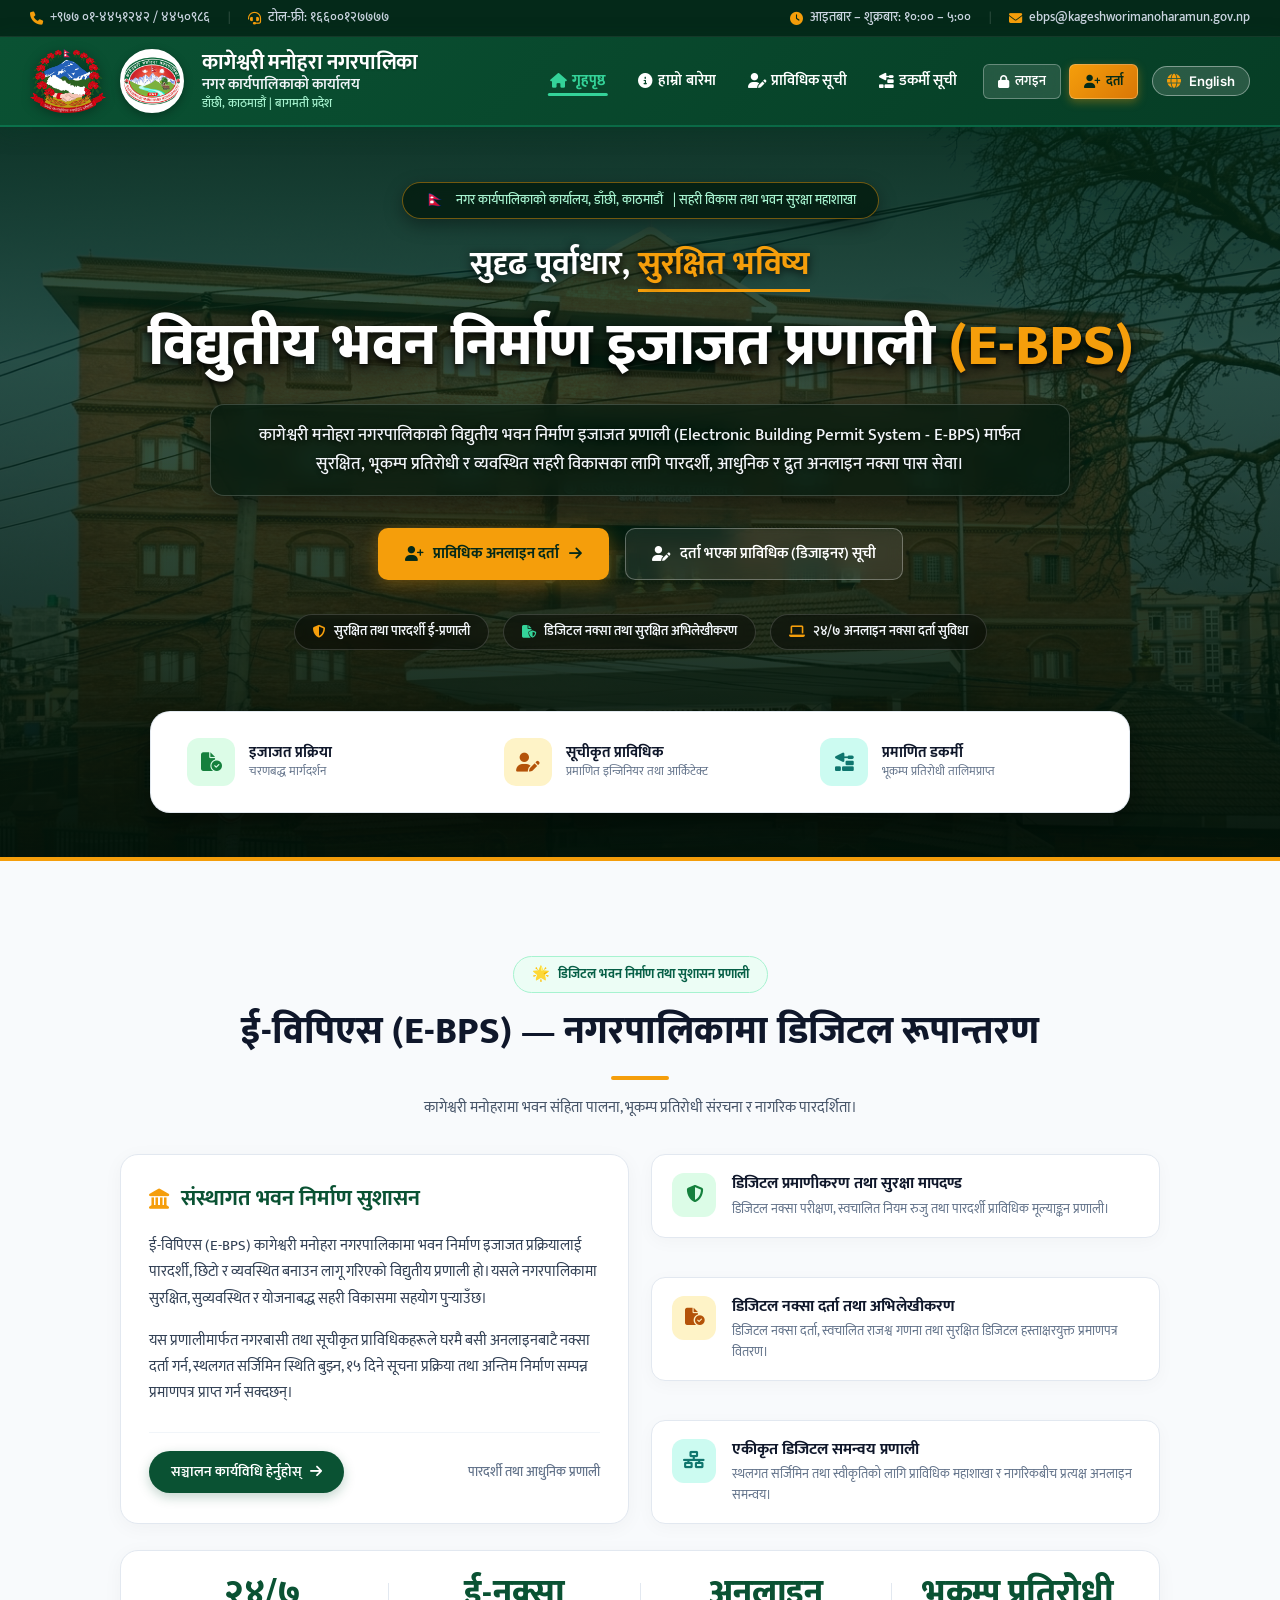
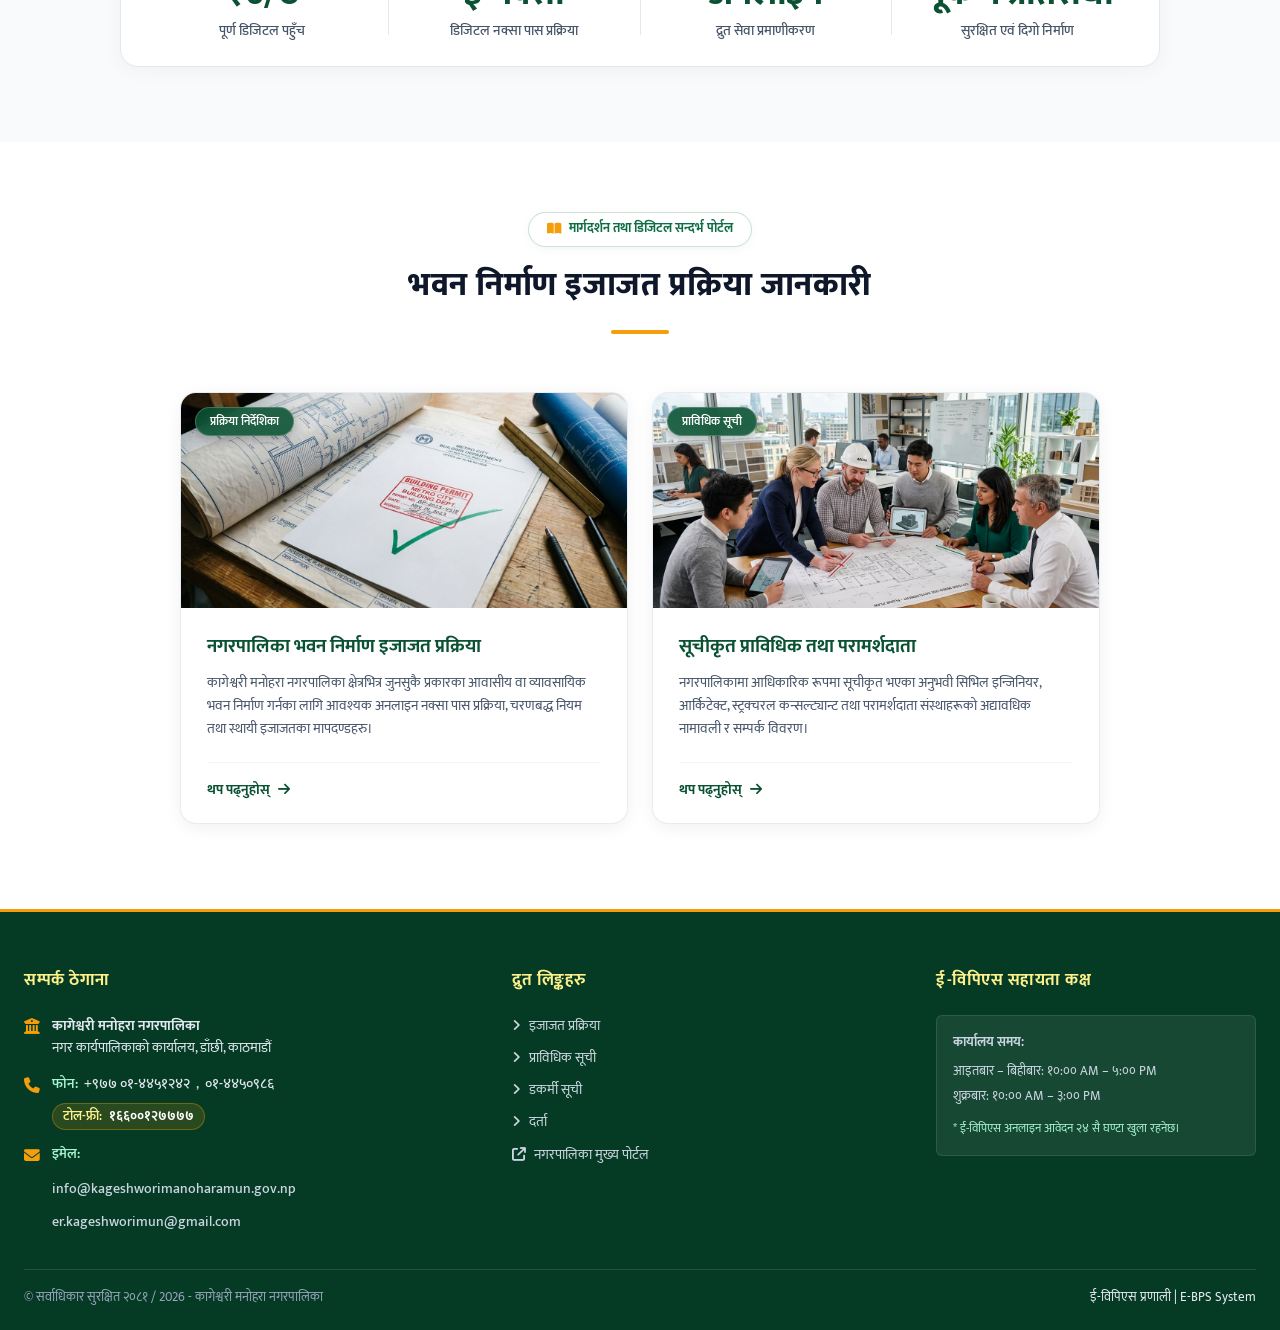
==== commit a2959697: "Restore Designer & Mason list to navbar, fix hero dock clipping and feature visibility, replace pape" ====
--- a/index.html
+++ b/index.html
@@ -100,7 +100,19 @@
           <span data-i18n="navAbout">हाम्रो बारेमा</span>
         </a>
 
-        <!-- 3. Auth Buttons Group -->
+        <!-- 3. Designer List -->
+        <a href="pages/designer-list.html" class="nav-link">
+          <i class="fa-solid fa-user-pen"></i>
+          <span data-i18n="navDesigners">प्राविधिक सूची</span>
+        </a>
+
+        <!-- 4. Mason List -->
+        <a href="pages/mason-list.html" class="nav-link">
+          <i class="fa-solid fa-trowel-bricks"></i>
+          <span data-i18n="navMasons">डकर्मी सूची</span>
+        </a>
+
+        <!-- 5. Auth Buttons Group -->
         <div class="nav-auth-group">
           <a href="https://ebps.kageshworimanoharamun.gov.np/webui/" class="nav-btn-login">
             <i class="fa-solid fa-lock"></i>
@@ -112,7 +124,7 @@
           </a>
         </div>
 
-        <!-- 4. Language Switcher Button -->
+        <!-- 6. Language Switcher Button -->
         <button type="button" class="nav-lang-btn" id="langToggleBtn" title="भाषा परिवर्तन / Change Language">
           <i class="fa-solid fa-globe"></i>
           <span id="langBtnText">English</span>
@@ -151,7 +163,7 @@
 
       <!-- Description Paragraph with Clear Frosted Backing -->
       <p class="hero-description reveal-on-scroll" data-i18n="heroDescriptionText">
-        कागेश्वरी मनोहरा नगरपालिकाको विद्युतीय भवन निर्माण इजाजत प्रणाली (Electronic Building Permit System - E-BPS) मार्फत सुरक्षित र व्यवस्थित सहरी विकासका लागि १००% पारदर्शी र कागज-रहित अनलाइन नक्सा पास सेवा।
+        कागेश्वरी मनोहरा नगरपालिकाको विद्युतीय भवन निर्माण इजाजत प्रणाली (Electronic Building Permit System - E-BPS) मार्फत सुरक्षित र व्यवस्थित सहरी विकासका लागि पारदर्शी, आधुनिक र द्रुत अनलाइन नक्सा पास सेवा।
       </p>
 
       <!-- Action Buttons -->
@@ -175,7 +187,7 @@
         </div>
         <div class="compliance-capsule">
           <i class="fa-solid fa-file-shield capsule-teal-icon"></i>
-          <span data-i18n="heroCapsule2">१००% डिजिटल तथा कागज-रहित दर्ता</span>
+          <span data-i18n="heroCapsule2">डिजिटल नक्सा तथा सुरक्षित अभिलेखीकरण</span>
         </div>
         <div class="compliance-capsule">
           <i class="fa-solid fa-laptop capsule-gold-icon"></i>
@@ -241,7 +253,7 @@
       </div>
 
       <!-- 2-Column Grid -->
-      <div class="about-two-col-grid reveal-on-scroll">
+      <div class="about-two-col-grid">
         <!-- Left Big Card: Institutional Building Governance -->
         <div class="about-gov-card">
           <div class="gov-card-header">
@@ -261,7 +273,7 @@
               <span data-i18n="btnExploreGuidelines">सञ्चालन कार्यविधि हेर्नुहोस्</span>
               <i class="fa-solid fa-arrow-right"></i>
             </a>
-            <span class="gov-tag-text" data-i18n="govTagText">कागज-रहित तथा पारदर्शी</span>
+            <span class="gov-tag-text" data-i18n="govTagText">पारदर्शी तथा आधुनिक प्रणाली</span>
           </div>
         </div>
 
@@ -286,7 +298,7 @@
               <i class="fa-solid fa-file-circle-check"></i>
             </div>
             <div class="feature-content">
-              <h4 class="feature-title" data-i18n="feat2Title">१००% कागज-रहित र पारदर्शी</h4>
+              <h4 class="feature-title" data-i18n="feat2Title">डिजिटल नक्सा दर्ता तथा अभिलेखीकरण</h4>
               <p class="feature-desc" data-i18n="feat2Desc">
                 डिजिटल नक्सा दर्ता, स्वचालित राजश्व गणना तथा सुरक्षित डिजिटल हस्ताक्षरयुक्त प्रमाणपत्र वितरण।
               </p>
@@ -316,8 +328,8 @@
         </div>
         <div class="stat-strip-divider"></div>
         <div class="stat-strip-item">
-          <div class="stat-number" data-i18n="stat2Num">१००%</div>
-          <div class="stat-label" data-i18n="stat2Label">कागज-रहित कार्यप्रणाली</div>
+          <div class="stat-number" data-i18n="stat2Num">ई-नक्सा</div>
+          <div class="stat-label" data-i18n="stat2Label">डिजिटल नक्सा पास प्रक्रिया</div>
         </div>
         <div class="stat-strip-divider"></div>
         <div class="stat-strip-item">
@@ -326,8 +338,8 @@
         </div>
         <div class="stat-strip-divider"></div>
         <div class="stat-strip-item">
-          <div class="stat-number" data-i18n="stat4Num">० पटक भ्रमण</div>
-          <div class="stat-label" data-i18n="stat4Label">झन्झटमुक्त सेवा</div>
+          <div class="stat-number" data-i18n="stat4Num">भूकम्प प्रतिरोधी</div>
+          <div class="stat-label" data-i18n="stat4Label">सुरक्षित एवं दिगो निर्माण</div>
         </div>
       </div>
     </div>
--- a/css/style.css
+++ b/css/style.css
@@ -618,10 +618,10 @@
   width: 100%;
   background: #032011;
   color: #ffffff;
-  padding: 60px 24px 0;
+  padding: 55px 24px 44px;
   text-align: center;
-  overflow: hidden;
   border-bottom: 4px solid #f59e0b;
+  box-shadow: 0 10px 30px rgba(0, 0, 0, 0.25);
 }
 
 /* Municipal Building Watermark Faded Layer (Clear Architectural BG) */
@@ -855,21 +855,21 @@
   color: #34d399;
 }
 
-/* Floating White Quick-Action Dock (3D Elevated Overlap across Hero Border) */
+/* Premium Quick-Action Dock (Completely visible, zero clipping, modern elevation) */
 .hero-quick-dock-wrapper {
-  max-width: 1220px;
+  max-width: 1040px;
   width: 100%;
-  margin: 40px auto -54px;
-  padding: 0 20px;
+  margin: 36px auto 0;
+  padding: 0 16px;
   position: relative;
   z-index: 40;
 }
 
 .hero-quick-dock {
   background: #ffffff;
-  border-radius: 22px;
-  padding: 20px 28px;
-  box-shadow: 0 20px 48px -4px rgba(0, 0, 0, 0.28), 0 8px 18px -2px rgba(0, 0, 0, 0.14), 0 0 0 1px rgba(0, 0, 0, 0.04);
+  border-radius: 20px;
+  padding: 16px 22px;
+  box-shadow: 0 16px 36px -4px rgba(0, 0, 0, 0.35), 0 4px 14px rgba(0, 0, 0, 0.12), 0 0 0 1px rgba(0, 0, 0, 0.05);
   border: 1px solid rgba(226, 232, 240, 0.95);
   display: grid;
   grid-template-columns: repeat(4, 1fr);
@@ -884,7 +884,7 @@
 }
 
 .hero-quick-dock:hover {
-  box-shadow: 0 26px 56px -4px rgba(0, 0, 0, 0.34), 0 10px 22px -2px rgba(0, 0, 0, 0.16);
+  box-shadow: 0 22px 48px -4px rgba(0, 0, 0, 0.40), 0 8px 18px rgba(0, 0, 0, 0.16);
 }
 
 .dock-item {
@@ -1450,15 +1450,20 @@
 }
 
 /* ========================================================
-   SCROLL REVEAL ANIMATIONS
+   SCROLL REVEAL ANIMATIONS (PROGRESSIVE ENHANCEMENT)
    ======================================================== */
 .reveal-on-scroll {
+  opacity: 1;
+  transform: none;
+  transition: opacity 0.5s cubic-bezier(0.2, 0.8, 0.2, 1), transform 0.5s cubic-bezier(0.2, 0.8, 0.2, 1);
+}
+
+body.js-reveal-ready .reveal-on-scroll:not(.revealed) {
   opacity: 0;
-  transform: translateY(28px);
-  transition: opacity 0.6s cubic-bezier(0.2, 0.8, 0.2, 1), transform 0.6s cubic-bezier(0.2, 0.8, 0.2, 1);
-}
-
-.reveal-on-scroll.revealed {
+  transform: translateY(20px);
+}
+
+body.js-reveal-ready .reveal-on-scroll.revealed {
   opacity: 1;
   transform: translateY(0);
 }
